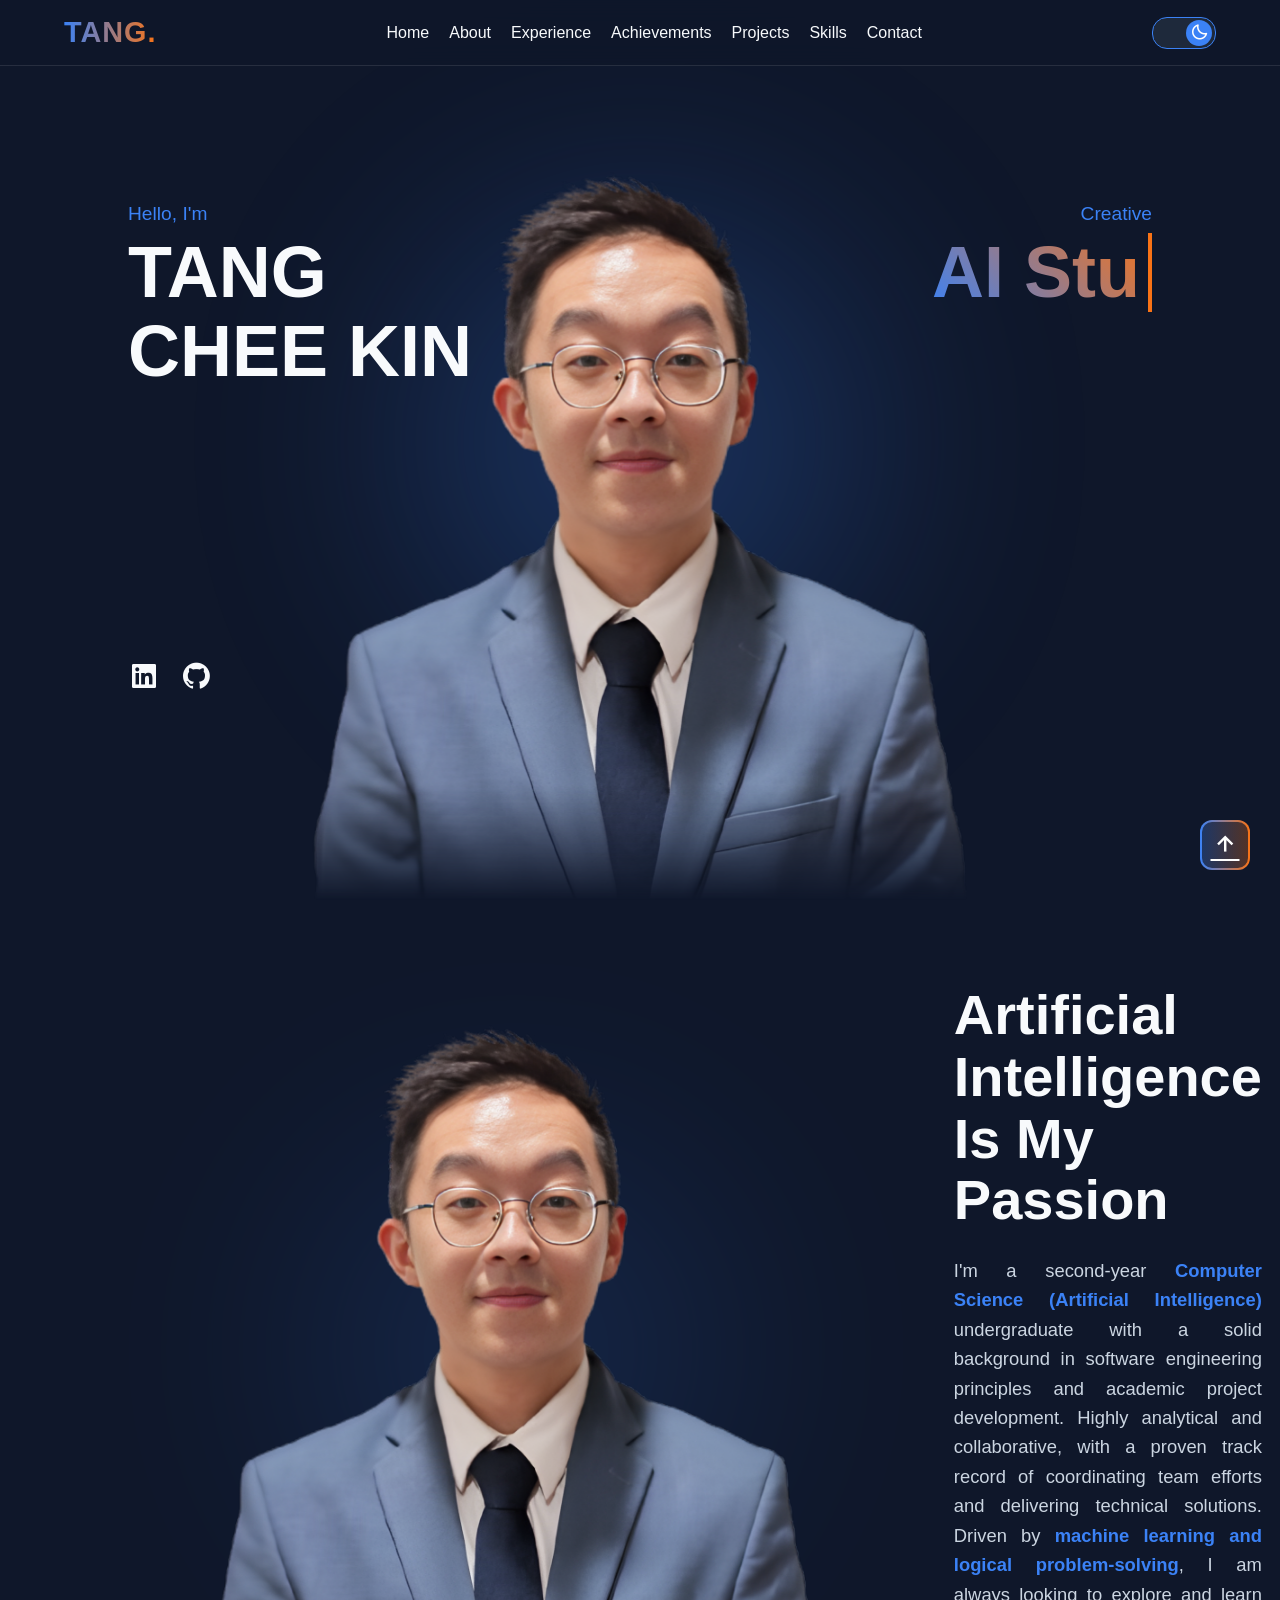
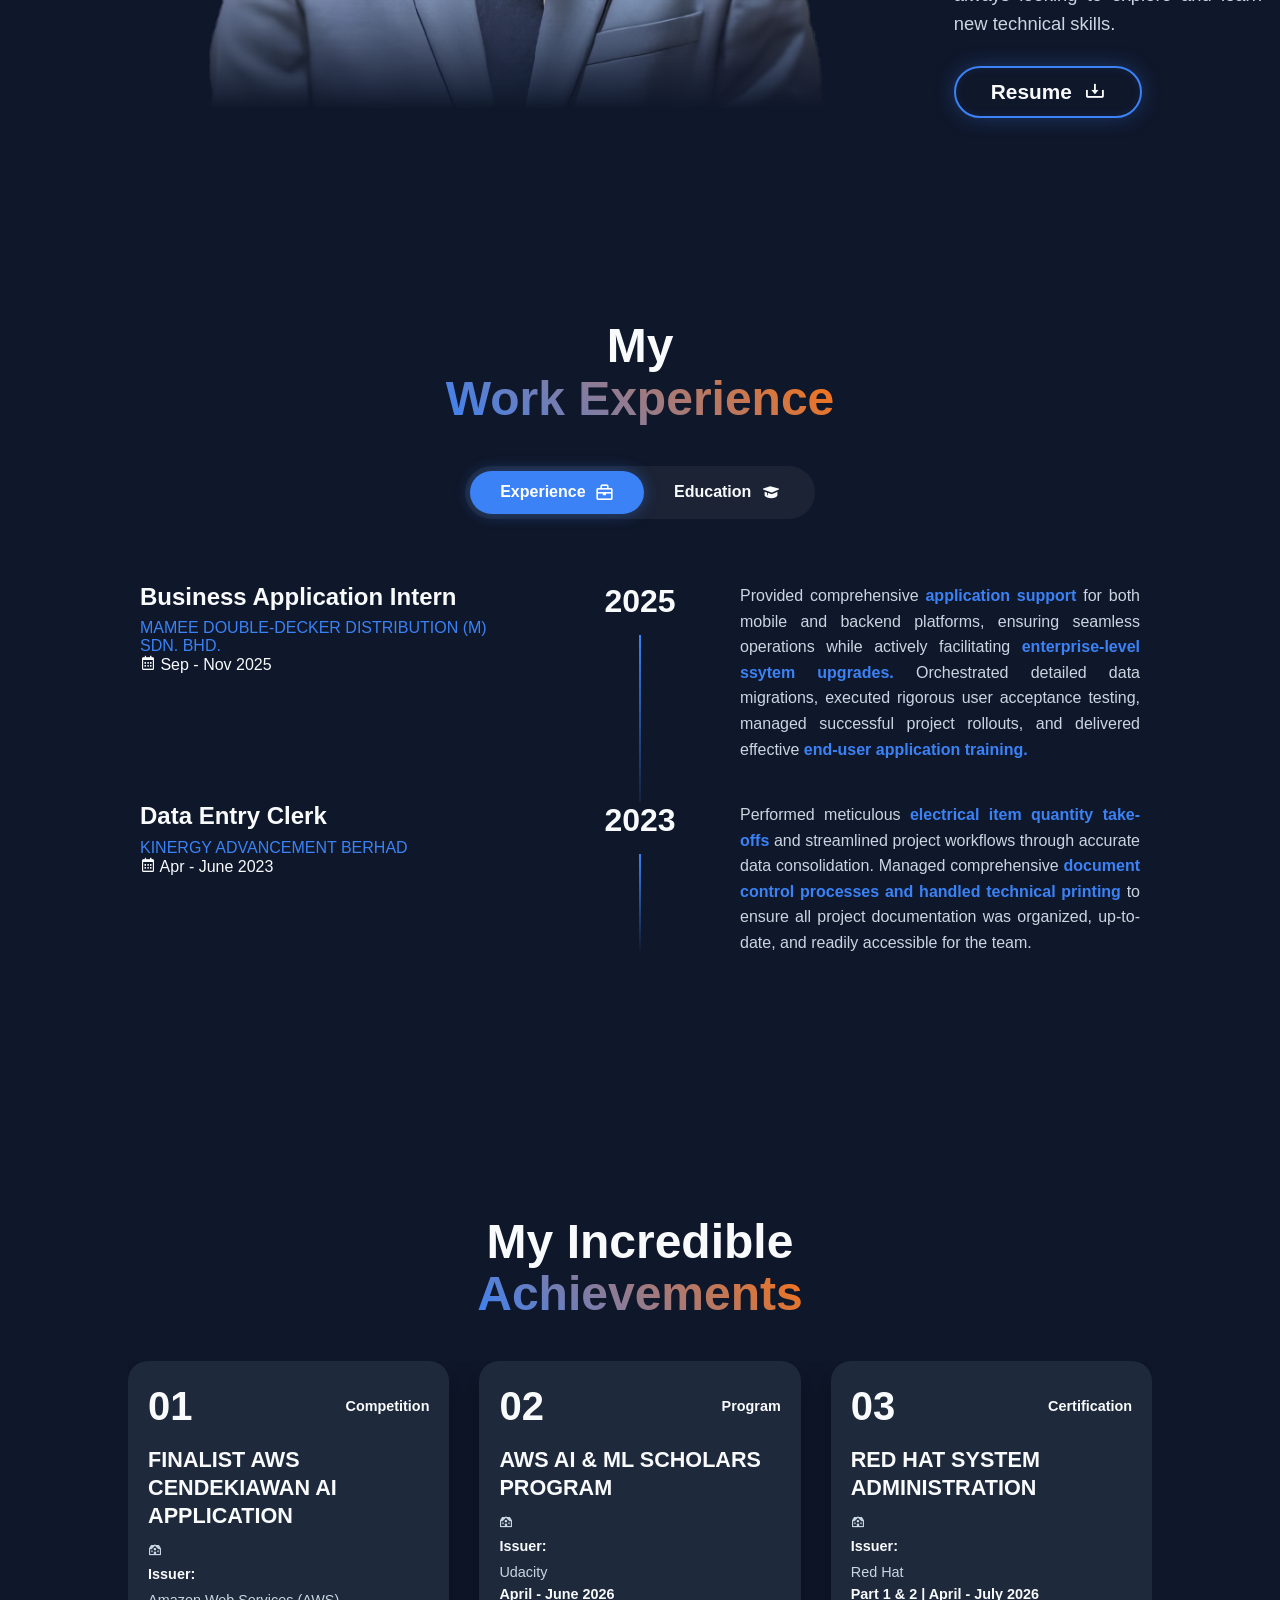
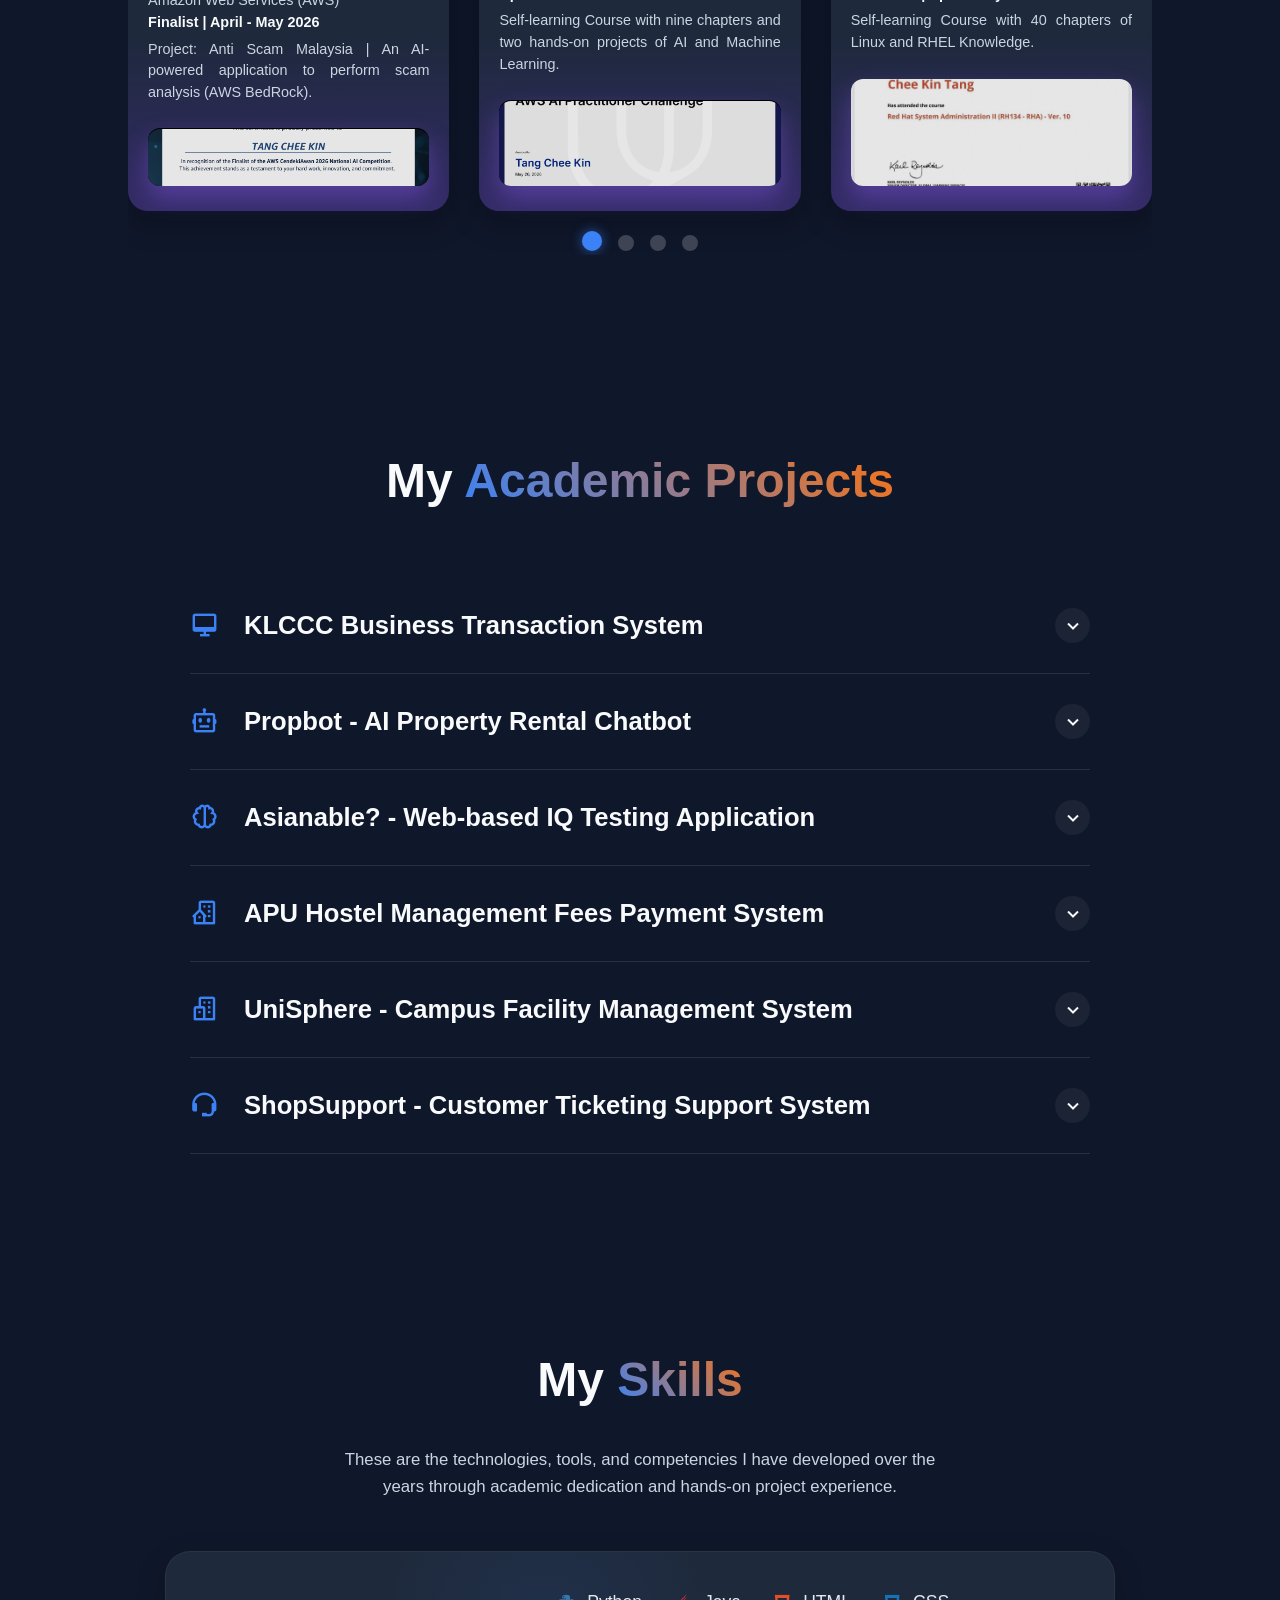
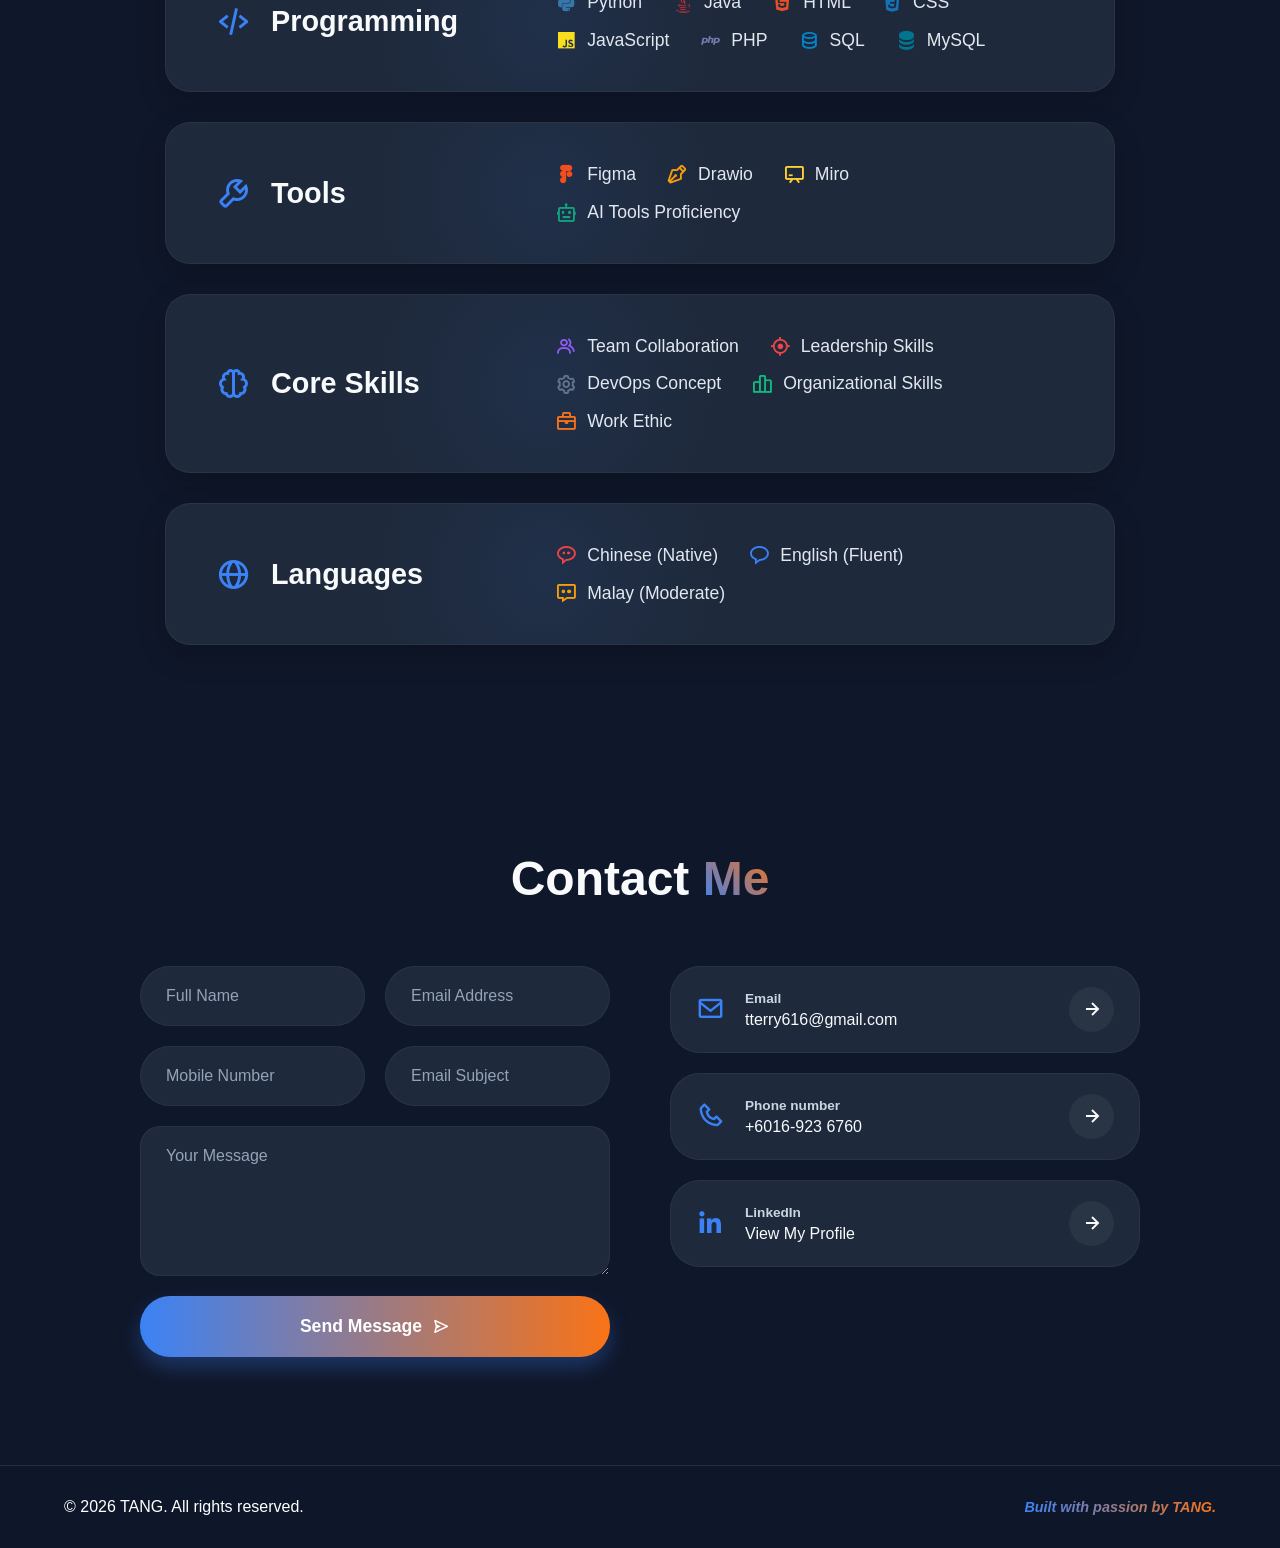
==== CKPortFolio.html @ 29fe60df "Added custom SVG favicon and updated achievements" ====
<!DOCTYPE html>
<html lang="en">
<head>
    <meta charset="UTF-8">
    <meta name="viewport" content="width=device-width, initial-scale=1.0">
    <title>Portfolio | TANG CHEE KIN</title>
    <link rel="stylesheet" href="CKPortFolio.css">
    <link href='https://unpkg.com/boxicons@2.1.4/css/boxicons.min.css' rel='stylesheet'>
    <link rel="stylesheet" href="https://cdn.jsdelivr.net/npm/swiper@11/swiper-bundle.min.css"/>
    <link rel="icon" type="image/svg+xml" href="img/favicon.svg">
    
    
    <!-- SEO Meta Tags -->
    <meta name="description" content="Portfolio of Tang Chee Kin, a Computer Science student specializing in Artificial Intelligence. Explore my academic projects, software development experience, and skills in machine learning.">
    <meta name="keywords" content="Tang Chee Kin, Portfolio, Artificial Intelligence, Software Engineer, Machine Learning, Python, Java, Malaysia">
    <meta name="author" content="Tang Chee Kin">
    <meta name="google-site-verification" content="sYtIUpiHfIHDPCy4FNS4n8-Fnv4ZeC3i8L7gWppzLME" />

    <!-- Open Graph (Makes your link look professional when shared on LinkedIn or WhatsApp) -->
    <meta property="og:title" content="Portfolio | TANG CHEE KIN">
    <meta property="og:description" content="Computer Science & AI student portfolio showcasing academic projects and software development experience.">
    <meta property="og:type" content="website">
    <meta property="og:image" content="https://tangcheekin.vercel.app/img/og-Portfolio.png">
    <meta property="og:url" content="https://tangcheekin.vercel.app">
    <meta property="og:site_name" content="Tang Chee Kin">

    <script type="application/ld+json">
    {
    "@context": "https://schema.org",
    "@type": "WebSite",
    "name": "Tang Chee Kin",
    "url": "https://tangcheekin.vercel.app/"
    }
    </script>
</head>
<body>
    <!-- Navigation -->
    <nav>
        <div class="logo"><a href="#home">TANG.</a></div>
        <ul class="nav-links">
            <li><a href="#home">Home</a></li>
            <li><a href="#about">About</a></li>
            <li><a href="#experience-education">Experience</a></li>
            <li><a href="#achievements">Achievements</a></li>
            <li><a href="#projects">Projects</a></li>
            <li><a href="#skills">Skills</a></li>
            <li><a href="#contact">Contact</a></li>
        </ul>

        <!-- NEW: Hamburger Menu Icon -->
        <div class="menu-icon" id="menu-icon">
            <i class='bx bx-menu'></i>
        </div>
        
        <button id="theme-toggle" class="theme-switch" aria-label="Toggle Theme">
            <div class="switch-ball">
                <i class='bx bx-sun sun-icon'></i>
                <i class='bx bx-moon moon-icon'></i>
            </div>
        </button>
    </nav>

   <!-- 1. Landing Page -->
    <section id="home" class="landing">
        <!-- Left Side: Introduction & Socials -->
        <div class="landing-column left-column">
            <div class="intro-text">
                <p class="subtitle">Hello, I'm</p>
                <h1 class="title">TANG<br>CHEE KIN</h1>
            </div>
            
            <div class="social-icons">
                <a href="https://www.linkedin.com/in/tang-chee-kin/" target="_blank" title="LinkedIn">
                    <i class='bx bxl-linkedin-square'></i>
                </a>
                <a href="https://github.com/CK-Tang0413" target="_blank" title="GitHub">
                    <i class='bx bxl-github'></i>
                </a>
            </div>
        </div>

        <!-- Center Side: Profile Image & Glow -->
        <div class="landing-column center-column">
            <div class="glow-effect"></div>
            <!-- Ensure you place a portrait photo in the Img folder -->
            <img src="img/Profile.png" alt="Tang Chee Kin" class="profile-img">
        </div>

    <!-- Right Side: Role (Resume button moved to About section) -->
        <div class="landing-column right-column">
            <div class="role-text">
                <p class="subtitle">Creative</p>
                <h1 class="title highlight-gradient">
                    <span class="type-text"></span><span class="cursor">&nbsp;</span>
                </h1>
            </div>
        </div>
    </section>

   <!-- 2. About Me -->
    <section id="about" class="about-section">
        <div class="about-container">
            
            <!-- Left Side: Image (Starts center, slides left on scroll) -->
            <div class="about-image-wrapper scroll-slide-left">
                <div class="glow-effect"></div>
                <img src="img/Profile.png" alt="Tang Chee Kin" class="profile-img">
            </div>

            <!-- Right Side: Text & Resume Button (Fades and pops up on scroll) -->
            <div class="about-text scroll-fade-up">
                <h2 class="about-title">Artificial Intelligence<br>Is My <span class="highlight">Passion</span></h2>
                
                <p class="about-desc">
                    I'm a second-year <span class="highlight-text">Computer Science (Artificial Intelligence)</span> undergraduate with a solid background in software engineering principles and academic project development. Highly analytical and collaborative, with a proven track record of coordinating team efforts and delivering technical solutions. Driven by <span class="highlight-text">machine learning and logical problem-solving</span>, I am always looking to explore and learn new technical skills.
                </p>
                
                <a href="pdf/TangCheeKin_CV.pdf" class="btn-glow" download>
                    Resume <i class='bx bx-download'></i>
                </a>
            </div>
            
        </div>
    </section>

    <!-- 3. Work Experience and Education -->
    <section id="experience-education" class="timeline-section">
        <!-- Dynamic Title with Gradient -->
        <h2 id="timeline-title" class="section-title fade-transition scroll-fade-up">
            My <br><span class="highlight-gradient">Work Experience</span>
        </h2>

        <!-- Toggle Buttons -->
        <div class="toggle-container scroll-fade-up delay-1">
            <div class="toggle-bg">
                <button id="btn-experience" class="toggle-btn active">
                    Experience <i class='bx bx-briefcase'></i>
                </button>
                <button id="btn-education" class="toggle-btn">
                    Education <i class='bx bxs-graduation'></i>
                </button>
            </div>
        </div>

        <!-- Experience Content -->
        <div id="content-experience" class="tab-content active fade-transition">
            <div class="timeline-container">
                
                <!-- 1. Mamee Double-Decker -->
                <div class="timeline-row scroll-fade-up delay-2">
                    <div class="timeline-left">
                        <h3>Business Application Intern</h3>
                        <a href="https://www.google.com/search?q=Mamee Double-Decker Distribution (M) Sdn. Bhd." target="_blank" class="company highlight-text timeline-link">
                            MAMEE DOUBLE-DECKER DISTRIBUTION (M) SDN. BHD. <i class='bx bx-link-external'></i>
                        </a><br>
                        <span class="duration"><i class='bx bx-calendar'></i> Sep - Nov 2025</span>
                    </div>
                    <div class="timeline-center">
                        <div class="timeline-date">2025</div>
                        <div class="timeline-line"></div>
                    </div>
                    <div class="timeline-right">
                        <p>Provided comprehensive <span class="highlight-text">application support</span> for both mobile and backend platforms, ensuring seamless operations while actively facilitating <span class="highlight-text">enterprise-level ssytem upgrades.</span> Orchestrated detailed data migrations, executed rigorous user acceptance testing, managed successful project rollouts, and delivered effective <span class="highlight-text">end-user application training.</span></p>
                    </div>
                </div>

                <!-- 2. Kinergy Advancement Berhad -->
                <div class="timeline-row scroll-fade-up delay-3">
                    <div class="timeline-left">
                        <h3>Data Entry Clerk</h3>
                        <a href="https://www.google.com/search?q=Kinergy Advancement Berhad" target="_blank" class="company highlight-text timeline-link">
                            KINERGY ADVANCEMENT BERHAD <i class='bx bx-link-external'></i>
                        </a><br>
                        <span class="duration"><i class='bx bx-calendar'></i> Apr - June 2023</span>
                    </div>
                    <div class="timeline-center">
                        <div class="timeline-date">2023</div>
                        <div class="timeline-line last-line"></div>
                    </div>
                    <div class="timeline-right">
                        <p>Performed meticulous <span class="highlight-text">electrical item quantity take-offs</span> and streamlined project workflows through accurate data consolidation. Managed comprehensive <span class="highlight-text">document control processes and handled technical printing</span> to ensure all project documentation was organized, up-to-date, and readily accessible for the team.</p>
                    </div>
                </div>

            </div>
        </div>

        <!-- Education Content -->
        <div id="content-education" class="tab-content fade-transition" style="display: none;">
            <div class="timeline-container">
                
                <!-- 1. Pacific University -->
                <div class="timeline-row scroll-fade-up delay-2">
                    <div class="timeline-left">
                        <h3>Bachelor of Science (Honours) in Computer Science (AI)</h3>
                        <a href="https://www.google.com/search?q=Asia Pacific University" target="_blank" class="company highlight-text timeline-link">
                            ASIA PACIFIC UNIVERSITY OF TECHNOLOGY & INNOVATION (APU) <i class='bx bx-link-external'></i>
                        </a><br>
                        <span class="duration"><i class='bx bx-calendar'></i> 2026 - Present</span>
                    </div>
                    <div class="timeline-center">
                        <div class="timeline-date">Now</div>
                        <div class="timeline-line"></div>
                    </div>
                    <div class="timeline-right">
                        <p>Second-year undergraduate specializing in Artificial Intelligence. Focusing on <span class="highlight-text">machine learning foundations, optimization algorithms, and logical problem-solving</span> applied to modern software engineering.</p>
                    </div>
                </div>

                <!-- 2. APU Diploma -->
                <div class="timeline-row scroll-fade-up delay-3">
                    <div class="timeline-left">
                        <h3>Diploma in ICT (Software Engineering)</h3>
                        <a href="https://www.google.com/search?q=Asia Pacific University" target="_blank" class="company highlight-text timeline-link">
                            ASIA PACIFIC UNIVERSITY OF TECHNOLOGY & INNOVATION (APU) <i class='bx bx-link-external'></i>
                        </a><br>
                        <span class="duration"><i class='bx bx-calendar'></i> 2023 - 2025</span>
                    </div>
                    <div class="timeline-center">
                        <div class="timeline-date">2025</div>
                        <div class="timeline-line"></div>
                    </div>
                    <div class="timeline-right">
                        <p>Graduated with a <span class="highlight-text">CGPA of 3.90</span> Developed a strong foundation in software UI design, full-stack development, and database management through hands-on academic projects.</p>
                    </div>
                </div>

                <!-- 3. Secondary School -->
                <div class="timeline-row scroll-fade-up delay-4">
                    <div class="timeline-left">
                        <h3>Secondary School</h3>
                        <a href="https://www.google.com/search?q=SMK Pust Bandar Puchong (1)" target="_blank" class="company highlight-text timeline-link">
                            SMK PUSAT BANDAR PUCHONG (1) <i class='bx bx-link-external'></i>
                        </a><br>
                        <span class="duration"><i class='bx bx-calendar'></i> 2018 - 2023</span>
                    </div>
                    <div class="timeline-center">
                        <div class="timeline-date">2023</div>
                        <div class="timeline-line last-line"></div>
                    </div>
                    <div class="timeline-right">
                        <p>Graduated with SPM results of <span class="highlight-text">7A, 2B.</span></p>
                    </div>
                </div>

            </div>
        </div>
    </section>

    <!-- 4. Competition & Achievement -->
    <section id="achievements" class="achievements-section">
        <h2 class="section-title">My Incredible<br><span class="highlight-gradient">Achievements</span></h2>
        
        <!-- Swiper Container -->
        <div class="swiper mySwiper">
            <div class="swiper-wrapper">
                
                <!-- Card 1 -->
                <div class="swiper-slide">
                    <div class="achieve-card">
                        <div class="card-header">
                            <span class="card-num">01</span>
                            <span class="card-tag">Competition</span>
                        </div>
                        <h3>FINALIST AWS CENDEKIAWAN AI APPLICATION</h3>
                        <div class="card-details">
                            <!-- NEW ISSUER LINE -->
                            <p class="issuer-text"><i class='bx bxs-institution'></i> <strong>Issuer:</strong> Amazon Web Services (AWS)</p>
                            <p><strong>Finalist | April - May 2026</strong></p>
                            <p>Project: Anti Scam Malaysia | An AI-powered application to perform scam analysis (AWS BedRock).</p>
                        </div>
                        <div class="card-img-container">
                            <a href="javascript:void(0);">
                                <img src="img/AWS E-Cert.png" alt="AWS Competition">
                                <div class="hover-icon">↗</div>
                            </a>
                        </div>
                    </div>
                </div>

                <!-- Card 2 -->
                <div class="swiper-slide">
                    <div class="achieve-card">
                        <div class="card-header">
                            <span class="card-num">02</span>
                            <span class="card-tag">Program</span>
                        </div>
                        <h3>AWS AI & ML SCHOLARS PROGRAM</h3>
                        <div class="card-details">
                            <!-- NEW ISSUER LINE -->
                            <p class="issuer-text"><i class='bx bxs-institution'></i> <strong>Issuer:</strong> Udacity</p>
                            <p><strong>April - June 2026</strong></p>
                            <p>Self-learning Course with nine chapters and two hands-on projects of AI and Machine Learning.</p>
                        </div>
                        <div class="card-img-container">
                            <a href="javascript:void(0);">
                                <img src="img/AWS Self-Learning Cert.png" alt="AWS Scholars Program">
                                <div class="hover-icon">↗</div>
                            </a>
                        </div>
                    </div>
                </div>

                <!-- Card 3 -->
                <div class="swiper-slide">
                    <div class="achieve-card">
                        <div class="card-header">
                            <span class="card-num">03</span>
                            <span class="card-tag">Certification</span>
                        </div>
                        <h3>RED HAT SYSTEM ADMINISTRATION</h3>
                        <div class="card-details">
                            <!-- NEW ISSUER LINE -->
                            <p class="issuer-text"><i class='bx bxs-institution'></i> <strong>Issuer:</strong> Red Hat</p>
                            <p><strong>Part 1 & 2 | April - July 2026</strong></p>
                            <p>Self-learning Course with 40 chapters of Linux and RHEL Knowledge.</p>
                        </div>
                        <div class="card-img-container">
                            <a href="javascript:void(0);">
                                <img src="img/RedHat Part 2 Cert.png" class="redhat-cert" alt="Red Hat Certification">
                                <div class="hover-icon">↗</div>
                            </a>
                        </div>
                    </div>
                </div>

                <!-- Card 4 -->
                <div class="swiper-slide">
                    <div class="achieve-card">
                        <div class="card-header">
                            <span class="card-num">04</span>
                            <span class="card-tag">Hackathon</span>
                        </div>
                        <h3>Hack-Attack 2025</h3>
                        <div class="card-details">
                            <!-- NEW ISSUER LINE -->
                            <p class="issuer-text"><i class='bx bxs-institution'></i> <strong>Issuer:</strong> UTAR & USM</p>
                            <p><strong>May - July 2025</strong></p>
                            <p>Idea Proposed: Talent Acquisition System with AI Technologies.</p>
                        </div>
                        <div class="card-img-container">
                            <a href="javascript:void(0);">
                                <img src="img/HackAttack E-Cert.jpeg" alt="Hack Attack 2025">
                                <div class="hover-icon">↗</div>
                            </a>
                        </div>
                    </div>
                </div>

            </div>
            
            <!-- Swiper Native Pagination Dots -->
            <div class="swiper-pagination"></div>
        </div>
    </section>

    <!-- 5. My Academic Projects -->
   <section id="projects" class="projects-section">
        <!-- Title fades in first -->
        <h2 class="section-title scroll-fade-up">My <span class="highlight-gradient">Academic Projects</span></h2>
        
        <div class="accordion-container">
            
            <!-- Project 1 -->
            <div class="accordion-item scroll-fade-up delay-1">
                <div class="accordion-header">
                    <div class="header-left">
                        <i class='bx bx-desktop project-icon'></i>
                        <h3 class="project-title">KLCCC Business Transaction System</h3>
                    </div>
                    <div class="toggle-icon-bg">
                        <i class='bx bx-chevron-down toggle-icon'></i>
                    </div>
                </div>
                <div class="accordion-content">
                    <div class="content-inner">
                        <p>A comprehensive business transaction system developed to manage and streamline daily operational records and financial data effectively.</p>
                        <div class="tech-stack">
                            <span class="tech-badge"><i class='bx bxl-python'></i> Python</span>
                        </div>
                    </div>
                </div>
            </div>

            <!-- Project 2 -->
            <div class="accordion-item scroll-fade-up delay-2">
                <div class="accordion-header">
                    <div class="header-left">
                        <i class='bx bx-bot project-icon'></i>
                        <h3 class="project-title">Propbot - AI Property Rental Chatbot</h3>
                    </div>
                    <div class="toggle-icon-bg">
                        <i class='bx bx-chevron-down toggle-icon'></i>
                    </div>
                </div>
                <div class="accordion-content">
                    <div class="content-inner">
                        <p>An intelligent, conversational AI assistant designed to help potential tenants find properties, answer rental inquiries, and streamline the booking process.</p>
                        <div class="tech-stack">
                            <span class="tech-badge"><i class='bx bx-bot'></i> Botpress</span>
                        </div>
                    </div>
                </div>
            </div>

            <!-- Project 3 -->
            <div class="accordion-item scroll-fade-up delay-3">
                <div class="accordion-header">
                    <div class="header-left">
                        <i class='bx bx-brain project-icon'></i>
                        <h3 class="project-title">Asianable? - Web-based IQ Testing Application</h3>
                    </div>
                    <div class="toggle-icon-bg">
                        <i class='bx bx-chevron-down toggle-icon'></i>
                    </div>
                </div>
                <div class="accordion-content">
                    <div class="content-inner">
                        <p>An interactive, web-based platform built to evaluate cognitive skills and IQ through a series of logical and analytical assessments.</p>
                        <div class="tech-stack">
                            <span class="tech-badge"><i class='bx bxl-html5'></i> HTML</span>
                            <span class="tech-badge"><i class='bx bxl-css3'></i> CSS</span>
                            <span class="tech-badge"><i class='bx bxl-javascript'></i> JavaScript</span>
                            <span class="tech-badge"><i class='bx bxl-php'></i> PHP</span>
                            <span class="tech-badge"><i class='bx bxs-data'></i> MySQL</span>
                        </div>
                    </div>
                </div>
            </div>

            <!-- Project 4 -->
            <div class="accordion-item scroll-fade-up delay-4">
                <div class="accordion-header">
                    <div class="header-left">
                        <i class='bx bx-building-house project-icon'></i>
                        <h3 class="project-title">APU Hostel Management Fees Payment System</h3>
                    </div>
                    <div class="toggle-icon-bg">
                        <i class='bx bx-chevron-down toggle-icon'></i>
                    </div>
                </div>
                <div class="accordion-content">
                    <div class="content-inner">
                        <p>A secure desktop application developed to track student hostel assignments, manage automated billing, and process fee payments.</p>
                        <div class="tech-stack">
                            <span class="tech-badge"><i class='bx bxl-java'></i> Java</span>
                        </div>
                    </div>
                </div>
            </div>

            <!-- Project 5 -->
            <div class="accordion-item scroll-fade-up delay-5">
                <div class="accordion-header">
                    <div class="header-left">
                        <i class='bx bx-buildings project-icon'></i>
                        <h3 class="project-title">UniSphere - Campus Facility Management System</h3>
                    </div>
                    <div class="toggle-icon-bg">
                        <i class='bx bx-chevron-down toggle-icon'></i>
                    </div>
                </div>
                <div class="accordion-content">
                    <div class="content-inner">
                        <p>An all-in-one centralized web system allowing university staff and students to reserve campus facilities, report maintenance issues, and manage resources.</p>
                        <div class="tech-stack">
                            <span class="tech-badge"><i class='bx bxl-html5'></i> HTML</span>
                            <span class="tech-badge"><i class='bx bxl-css3'></i> CSS</span>
                            <span class="tech-badge"><i class='bx bxl-javascript'></i> JavaScript</span>
                            <span class="tech-badge"><i class='bx bxl-php'></i> PHP</span>
                            <span class="tech-badge"><i class='bx bxs-data'></i> MySQL</span>
                        </div>
                    </div>
                </div>
            </div>

            <!-- Project 6 -->
            <div class="accordion-item scroll-fade-up delay-6">
                <div class="accordion-header">
                    <div class="header-left">
                        <i class='bx bx-support project-icon'></i>
                        <h3 class="project-title">ShopSupport - Customer Ticketing Support System</h3>
                    </div>
                    <div class="toggle-icon-bg">
                        <i class='bx bx-chevron-down toggle-icon'></i>
                    </div>
                </div>
                <div class="accordion-content">
                    <div class="content-inner">
                        <p>A low-code enterprise solution designed to track customer complaints, assign support tickets to staff, and monitor resolution timelines.</p>
                        <div class="tech-stack">
                            <span class="tech-badge"><i class='bx bx-layer'></i> Joget DX</span>
                        </div>
                    </div>
                </div>
            </div>

        </div>
    </section>

   <!-- 6. My Skills -->
    <section id="skills" class="skills-section">
        <h2 class="section-title">My <span class="highlight-gradient">Skills</span></h2>
        <p class="skills-subtitle">These are the technologies, tools, and competencies I have developed over the years through academic dedication and hands-on project experience.</p>
        
        <div class="skills-container">
            
            <!-- Category 1: Programming & Tech -->
            <div class="skill-card scroll-fade-up delay-1">
                <div class="skill-left">
                    <i class='bx bx-code-alt skill-icon'></i>
                    <h3>Programming</h3>
                </div>
                <div class="skill-right">
                    <div class="skill-item"><i class='bx bxl-python'></i> Python</div>
                    <div class="skill-item"><i class='bx bxl-java'></i> Java</div>
                    <div class="skill-item"><i class='bx bxl-html5'></i> HTML</div>
                    <div class="skill-item"><i class='bx bxl-css3'></i> CSS</div>
                    <div class="skill-item"><i class='bx bxl-javascript'></i> JavaScript</div>
                    <div class="skill-item"><i class='bx bxl-php'></i> PHP</div>
                    <div class="skill-item"><i class='bx bx-data'></i> SQL</div>
                    <div class="skill-item"><i class='bx bxs-data'></i> MySQL</div>
                </div>
            </div>

            <!-- Category 2: Tools & Design -->
            <div class="skill-card scroll-fade-up delay-2">
                <div class="skill-left">
                    <i class='bx bx-wrench skill-icon'></i>
                    <h3>Tools</h3>
                </div>
                <div class="skill-right">
                    <div class="skill-item"><i class='bx bxl-figma'></i> Figma</div>
                    <div class="skill-item"><i class='bx bx-pen'></i> Drawio</div>
                    <div class="skill-item"><i class='bx bx-chalkboard'></i> Miro</div>
                    <div class="skill-item"><i class='bx bx-bot'></i> AI Tools Proficiency</div>
                </div>
            </div>

            <!-- Category 3: Soft Skills & Core -->
            <div class="skill-card scroll-fade-up delay-3">
                <div class="skill-left">
                    <i class='bx bx-brain skill-icon'></i>
                    <h3>Core Skills</h3>
                </div>
                <div class="skill-right">
                    <div class="skill-item"><i class='bx bx-group'></i> Team Collaboration</div>
                    <div class="skill-item"><i class='bx bx-target-lock'></i> Leadership Skills</div>
                    <div class="skill-item"><i class='bx bx-cog'></i> DevOps Concept</div>
                    <div class="skill-item"><i class='bx bx-bar-chart-alt-2'></i> Organizational Skills</div>
                    <div class="skill-item"><i class='bx bx-briefcase'></i> Work Ethic</div>
                </div>
            </div>

            <!-- Category 4: Languages -->
            <div class="skill-card scroll-fade-up delay-4">
                <div class="skill-left">
                    <i class='bx bx-globe skill-icon'></i>
                    <h3>Languages</h3>
                </div>
                <div class="skill-right">
                    <!-- Boxicons doesn't have flags, so using chat bubbles to represent spoken languages -->
                    <div class="skill-item"><i class='bx bx-message-rounded-dots'></i> Chinese (Native)</div>
                    <div class="skill-item"><i class='bx bx-message-rounded'></i> English (Fluent)</div>
                    <div class="skill-item"><i class='bx bx-message-dots'></i> Malay (Moderate)</div>
                </div>
            </div>

        </div>
    </section>

    <!-- 7. Contact Me -->
    <section id="contact" class="contact-section">
        <h2 class="section-title">Contact <span class="highlight-gradient">Me</span></h2>
        
        <div class="contact-container">
            
            <!-- Left Side: Contact Form -->
            <form action="https://formsubmit.co/tterry616@gmail.com" method="POST" class="contact-form scroll-fade-up delay-1">
                <!-- Disables the FormSubmit ReCaptcha step -->
                <input type="hidden" name="_captcha" value="false">
                
                <div class="input-row">
                    <input type="text" name="name" placeholder="Full Name" required class="contact-input">
                    <input type="email" name="email" placeholder="Email Address" required class="contact-input">
                </div>
                
                <div class="input-row">
                    <input type="number" name="phone" placeholder="Mobile Number" class="contact-input">
                    <input type="text" name="subject" placeholder="Email Subject" required class="contact-input">
                </div>
                
                <textarea name="message" rows="6" placeholder="Your Message" required class="contact-input textarea"></textarea>
                
                <button type="submit" class="submit-btn">
                    Send Message <i class='bx bx-send'></i>
                </button>
            </form>

            <!-- Right Side: Contact Info Cards -->
            <div class="contact-info-wrapper">
                
                <!-- Email Card -->
                <a href="mailto:tterry616@gmail.com" class="contact-card scroll-fade-up delay-2">
                    <div class="contact-card-left">
                        <i class='bx bx-envelope contact-icon'></i>
                        <div class="contact-details">
                            <span class="contact-label">Email</span>
                            <span class="contact-value">tterry616@gmail.com</span>
                        </div>
                    </div>
                    <div class="contact-arrow"><i class='bx bx-right-arrow-alt'></i></div>
                </a>

                <!-- Phone Card -->
                <a href="tel:+60169236760" class="contact-card scroll-fade-up delay-3">
                    <div class="contact-card-left">
                        <i class='bx bx-phone contact-icon'></i>
                        <div class="contact-details">
                            <span class="contact-label">Phone number</span>
                            <span class="contact-value">+6016-923 6760</span>
                        </div>
                    </div>
                    <div class="contact-arrow"><i class='bx bx-right-arrow-alt'></i></div>
                </a>

                <!-- LinkedIn Card -->
                <a href="https://www.linkedin.com/in/tang-chee-kin/" target="_blank" class="contact-card scroll-fade-up delay-4">
                    <div class="contact-card-left">
                        <i class='bx bxl-linkedin contact-icon'></i>
                        <div class="contact-details">
                            <span class="contact-label">LinkedIn</span>
                            <span class="contact-value">View My Profile</span>
                        </div>
                    </div>
                    <div class="contact-arrow"><i class='bx bx-right-arrow-alt'></i></div>
                </a>
            </div>
        </div>
    </section>

    <!-- =========================================
         IMAGE LIGHTBOX MODAL
    ========================================= -->
    <div id="image-modal" class="modal">
        <span class="close-modal"><i class='bx bx-x'></i></span>
        
        <!-- Navigation Arrows -->
        <button class="modal-nav prev" onclick="changeImage(-1)"><i class='bx bx-chevron-left'></i></button>
        
        <!-- Image container -->
        <div class="modal-content-wrapper">
            <img class="modal-content" id="modal-img" alt="Certificate">
        </div>
        
        <button class="modal-nav next" onclick="changeImage(1)"><i class='bx bx-chevron-right'></i></button>
    </div>

    <!-- "Back to Top" Button -->
    <a href="#home" id="back-to-top" class="back-to-top">
        <i class='bx bx-up-arrow-alt'></i>
    </a>

    <!-- Footer -->
    <footer>
        <div class="footer-content">
            <p>© 2026 TANG. All rights reserved.</p>
            <p class="footer-signature">Built with passion by TANG.</p>
        </div>
    </footer>

    <script src="https://cdn.jsdelivr.net/npm/swiper@11/swiper-bundle.min.js"></script>
    <script src="CKPortFolio.js"></script>
</body>
</html>
---- CKPortFolio.css ----
/* =========================================
   VARIABLES & GLOBAL STYLES
========================================= */
:root {
    --bg-color: #0f172a; 
    --text-color: #f8fafc;
    --primary-color: #3b82f6; 
    --secondary-color: #f97316; 
    --card-bg: #1e293b;
    --nav-bg: rgba(15, 23, 42, 0.9);
}

body.light-mode {
    --bg-color: #ffffff;
    --text-color: #1e1e1e;
    --primary-color: #8b5cf6; 
    --secondary-color: #c4b5fd; 
    --card-bg: #f3f4f6;
    --nav-bg: rgba(255, 255, 255, 0.9);
}

* {
    margin: 0;
    padding: 0;
    box-sizing: border-box;
    font-family: 'Segoe UI', Tahoma, Geneva, Verdana, sans-serif;
    transition: background-color 0.3s, color 0.3s;
}

body {
    background-color: var(--bg-color);
    color: var(--text-color);
    overflow-x: hidden;
}

section {
    padding: 100px 10%;
    min-height: 80vh;
    display: flex;
    flex-direction: column;
    justify-content: center;
}

h2 {
    font-size: 2.5rem;
    margin-bottom: 2rem;
    text-align: center;
    color: var(--primary-color);
}

/* =========================================
   NAVIGATION BAR
========================================= */
nav {
    position: fixed;
    top: 0;
    width: 100%;
    z-index: 1000;
    
    /* Glass Effect Properties */
    background: rgba(15, 23, 42, 0.7); /* Dark semi-transparent background */
    backdrop-filter: blur(12px);       /* The core blur effect */
    -webkit-backdrop-filter: blur(12px); /* Safari support */
    
    /* Keep your existing padding/flex rules here */
    padding: 1rem 5%;
    display: flex;
    justify-content: space-between;
    align-items: center;
    border-bottom: 1px solid rgba(255, 255, 255, 0.1);
    transition: background 0.3s ease;
}

/* Light Mode Glass Effect */
body.light-mode nav {
    background: rgba(255, 255, 255, 0.7); /* Light semi-transparent background */
    border-bottom: 1px solid rgba(0, 0, 0, 0.1);
}

.nav-links {
    list-style: none;
    display: flex;
    gap: 20px;
}

.nav-links a {
    color: var(--text-color);
    text-decoration: none;
    font-weight: 500;
}

.nav-links a:hover {
    color: var(--primary-color);
}

#theme-toggle {
    padding: 8px 15px;
    cursor: pointer;
    background: var(--card-bg);
    color: var(--text-color);
    border: 1px solid var(--primary-color);
    border-radius: 15px;
}

/* =========================================
   DESKTOP DEFAULT overrides
========================================= */
/* Hide menu icon on desktop */
.menu-icon {
    display: none;
    font-size: 2.2rem;
    cursor: pointer;
    color: var(--text-color);
    z-index: 1001; /* Keeps it above the sidebar */
    transition: transform 0.3s ease;
}

/* Optional: Slight rotation when clicking */
.menu-icon:active i {
    transform: scale(0.9);
}

/* =========================================
   NAVIGATION LOGO STYLING
========================================= */
.logo {
    font-size: 1.8rem; /* Increased size for impact */
    font-weight: 800;  /* Bold weight */
    letter-spacing: 1px;
    
    /* Apply the Gradient */
    background: linear-gradient(90deg, #3b82f6, #f97316); /* Dark Mode Gradient */
    -webkit-background-clip: text;
    -webkit-text-fill-color: transparent;
    background-clip: text;
    color: transparent;
    
    transition: transform 0.3s ease;
}

/* Light Mode Logo Gradient (Purple to Coral) */
body.light-mode .logo {
    background: linear-gradient(90deg, #7e22ce, #f43f5e);
    -webkit-background-clip: text;
    -webkit-text-fill-color: transparent;
    background-clip: text;
    color: transparent;
}

/* Added hover effect for extra polish */
.logo:hover {
    transform: scale(1.05);
    cursor: pointer;
}

.logo a{
    text-decoration: none;
}

/* =========================================
   THEME TOGGLE SWITCH
========================================= */
.theme-switch {
    width: 64px;
    height: 32px;
    background: rgba(255, 255, 255, 0.05);
    border: 1px solid rgba(255, 255, 255, 0.1);
    border-radius: 30px;
    cursor: pointer;
    position: relative;
    display: flex;
    align-items: center;
    transition: all 0.3s ease;
    outline: none;
    padding: 0;
}

body.light-mode .theme-switch {
    background: rgba(0, 0, 0, 0.05); /* Lighter track for light mode */
    border-color: rgba(0, 0, 0, 0.1);
}

/* The Sliding Ball */
.switch-ball {
    width: 26px;
    height: 26px;
    background: var(--primary-color); /* Blue for Dark Mode */
    border-radius: 50%;
    display: flex;
    justify-content: center;
    align-items: center;
    position: absolute;
    left: 3px; 
    /* Default Dark Mode: Ball is on the right side */
    transform: translateX(30px); 
    /* Cubic-bezier adds a slight "bounce" to the slide */
    transition: transform 0.4s cubic-bezier(0.68, -0.55, 0.265, 1.55), background 0.4s ease;
    overflow: hidden; /* Hides the inactive icon */
}

/* Light Mode: Ball slides to the left and changes color */
body.light-mode .switch-ball {
    transform: translateX(0px); 
    background: #f59e0b; /* Warm yellow/orange for the Sun */
}

/* Base Icon Styling */
.switch-ball i {
    position: absolute;
    font-size: 1.15rem;
    color: #fff;
    transition: transform 0.4s ease, opacity 0.4s ease;
}

/* --- Dark Mode (Default) Animations --- */
.moon-icon {
    opacity: 1;
    transform: translateY(0) rotate(0deg); /* Moon is visible */
}

.sun-icon {
    opacity: 0;
    transform: translateY(20px) rotate(45deg); /* Sun is pushed down and rotated out */
}

/* --- Light Mode Animations --- */
body.light-mode .moon-icon {
    opacity: 0;
    transform: translateY(-20px) rotate(-45deg); /* Moon pushes up and rotates away */
}

body.light-mode .sun-icon {
    opacity: 1;
    transform: translateY(0) rotate(0deg); /* Sun slides up into view */
}

/* =========================================
   LIGHT MODE TEXT READABILITY FIXES
========================================= */

/* Targets the descriptions in About, Timeline, and Projects */
body.light-mode .about-desc,
body.light-mode .timeline-right p,
body.light-mode .accordion-content p {
    color: #334155; /* A deep slate-gray that provides excellent contrast */
    font-weight: 500; /* Slightly increases thickness for better readability on bright backgrounds */
    line-height: 1.7; /* Ensures the text breathes nicely */
}

/* Fixes the subtitle on the Skills section if it is also washing out */
body.light-mode .skills-subtitle,
body.light-mode .card-details p {
    color: #475569; 
}

/* =========================================
   LIGHT MODE VIBRANT COLORS
========================================= */

/* The new Light Mode Gradient: Deep Purple to Vibrant Coral */
body.light-mode .highlight-gradient {
    background: linear-gradient(90deg, #7e22ce, #f43f5e); 
    -webkit-background-clip: text;
    -webkit-text-fill-color: transparent;
    background-clip: text;
    color: transparent;
}

/* Updates the solid bolded text (like your CGPA) to match the Deep Purple */
body.light-mode .highlight-text {
    color: #7e22ce; 
}

/* Gives the "Resume" button a transparent background with a purple outline in light mode */
body.light-mode .btn-glow {
    background: transparent;
    border: 2px solid #7e22ce; /* Deep purple outline */
    color: #7e22ce; /* Deep purple text and icon */
    box-shadow: none; /* Keeps it clean without a glow when not hovered */
}

/* Fills the button with purple and adds the glow when hovered */
body.light-mode .btn-glow:hover {
    background: #7e22ce; /* Solid purple background */
    color: #ffffff; /* White text for contrast */
    box-shadow: 0 0 15px rgba(126, 34, 206, 0.4); /* Brings back the purple glow */
}

/* =========================================
   LIGHT MODE HOVER GRADIENTS
========================================= */

/* 1. Social Icons Hover Gradient */
body.light-mode .social-icons a:hover {
    background: linear-gradient(90deg, #7e22ce, #f43f5e);
    -webkit-background-clip: text;
    -webkit-text-fill-color: transparent;
    background-clip: text;
    color: transparent;
    transform: scale(1.15); /* Keeps the pop-out animation */
}

/* 2. Contact Card Icon Hover Gradient */
body.light-mode .contact-card:hover .contact-icon {
    background: linear-gradient(90deg, #7e22ce, #f43f5e);
    -webkit-background-clip: text;
    -webkit-text-fill-color: transparent;
    background-clip: text;
    color: transparent;
    transform: scale(1.1);
}

/* 3. Contact Card Circular Arrow Hover */
body.light-mode .contact-card:hover .contact-arrow {
    background: linear-gradient(90deg, #7e22ce, #f43f5e);
    color: #fff; /* Keeps the arrow itself pure white against the colorful background */
    /* Note: The rotation animation is still handled by your base CSS! */
}

/* 4. Contact Form Submit Button Hover */
body.light-mode .submit-btn:hover {
    background: linear-gradient(90deg, #7e22ce, #f43f5e);
    box-shadow: 0 0 15px rgba(244, 63, 94, 0.4); /* Adds a soft coral glow */
    border-color: transparent;
}

/* =========================================
   LIGHT MODE CAROUSEL DOTS
========================================= */

/* Darken inactive dots slightly for better contrast on white */
body.light-mode .dot {
    background: #cbd5e1; 
}

/* Make the active dot deep purple with a matching glow */
body.light-mode .dot.active {
    background: #7e22ce; 
    box-shadow: 0 0 12px rgba(126, 34, 206, 0.6);
}

/* =========================================
   HOME SECTION (Landing Page)
========================================= */
.landing {
    position: relative;
    height: 100vh; 
    display: flex;
    flex-direction: row; 
    justify-content: space-between;
    align-items: center;
    padding: 0 10%;
    overflow: hidden; 
}

.landing-column {
    display: flex;
    flex-direction: column;
    justify-content: space-between;
    height: 55%; 
    z-index: 2; 
}

.left-column {
    align-items: flex-start;
    flex: 1; 
    animation: slideInLeft 1.2s cubic-bezier(0.25, 0.46, 0.45, 0.94) forwards;
}

.center-column {
    position: absolute;
    left: 50%;
    transform: translateX(-50%);
    bottom: 0;
    height: 85%; 
    justify-content: flex-end;
    z-index: 1;
    opacity: 0;
    animation: fadeUpCenter 1.2s cubic-bezier(0.25, 0.46, 0.45, 0.94) 0.3s forwards;
}

.right-column {
    align-items: flex-end;
    text-align: right;
    flex: 1; 
    animation: slideInRight 1.2s cubic-bezier(0.25, 0.46, 0.45, 0.94) 0.6s forwards;
    opacity: 0; 
}

.social-icons {
    display: flex;
    flex-direction: row; /* Changed from column to row for side-by-side layout */
    gap: 20px; /* Slightly increased the gap to balance the larger icons */
}

.social-icons a {
    color: var(--text-color);
    text-decoration: none;
    font-size: 2rem; /* Increased from 2rem to make them stand out more */
    transition: color 0.3s ease, transform 0.3s ease;
    display: inline-block;
}

.social-icons a:hover {
    color: var(--primary-color);
    transform: scale(1.15); 
}

.subtitle {
    font-size: 1.2rem;
    color: var(--primary-color);
    margin-bottom: 0.5rem;
    font-weight: 500;
}

.title {
    font-size: 4.5rem; 
    line-height: 1.1;
    font-weight: 800;
}

/* --- Name Floating Animation --- */
.left-column .title {
    display: inline-block; /* Required for the transform to work smoothly on text */
    animation: floatMotion 4s ease-in-out infinite; /* 4 second continuous loop */
}

/* The continuous up and down motion */
@keyframes floatMotion {
    0% {
        transform: translateY(0px);
    }
    50% {
        transform: translateY(-15px); /* Floats up by 15 pixels */
    }
    100% {
        transform: translateY(0px); /* Returns to starting position */
    }
}

.highlight-gradient {
    background: linear-gradient(45deg, var(--primary-color), var(--secondary-color));
    -webkit-background-clip: text;
    -webkit-text-fill-color: transparent;
}

.glow-effect {
    position: absolute;
    width: 450px;
    height: 450px;
    background: var(--primary-color);
    border-radius: 50%;
    filter: blur(120px);
    opacity: 0.25; 
    top: 40%;
    left: 50%;
    transform: translate(-50%, -50%);
    z-index: -1;
}

.profile-img {
    height: 100%;
    max-height: 900px;
    object-fit: cover;
    mask-image: linear-gradient(to top, transparent 0%, black 15%);
    -webkit-mask-image: linear-gradient(to top, transparent 0%, black 15%);
}

.cursor {
    display: inline-block;
    width: 4px;
    background-color: var(--secondary-color);
    margin-left: 8px;
    animation: blink 0.8s infinite;
}

@keyframes slideInLeft {
    from { opacity: 0; transform: translateX(-80px); }
    to { opacity: 1; transform: translateX(0); }
}

@keyframes slideInRight {
    from { opacity: 0; transform: translateX(80px); }
    to { opacity: 1; transform: translateX(0); }
}

@keyframes fadeUpCenter {
    from { opacity: 0; transform: translate(-50%, 80px); }
    to { opacity: 1; transform: translate(-50%, 0); }
}

@keyframes blink {
    0%, 100% { opacity: 1; }
    50% { opacity: 0; }
}


/* =========================================
   ABOUT ME SECTION
========================================= */
.about-section {
    display: flex;
    align-items: center;
    justify-content: center;
    min-height: 100vh; 
    padding: 0 10%;
    overflow: hidden;
}

.about-container {
    display: flex;
    align-items: center;
    justify-content: space-between;
    width: 100%;
    gap: 50px;
}

.about-image-wrapper {
    position: relative;
    flex: 1;
    display: flex;
    justify-content: center;
    align-items: flex-end;
    height: 80vh;
}

.about-image-wrapper .glow-effect {
    top: 50%;
    width: 400px;
    height: 400px;
    opacity: 0.15;
}

.about-image-wrapper .profile-img {
    height: 100%;
    object-fit: cover;
    mask-image: linear-gradient(to top, transparent 0%, black 15%);
    -webkit-mask-image: linear-gradient(to top, transparent 0%, black 15%);
}

.about-text {
    flex: 1;
    display: flex;
    flex-direction: column;
    align-items: flex-start; 
    gap: 25px;
}

.about-title {
    font-size: 3.5rem;
    line-height: 1.1;
    color: var(--text-color);
    text-align: left;
    margin-bottom: 0;
}

.about-desc {
    font-size: 1.15rem;
    line-height: 1.6;
    color: #cbd5e1; 
    text-align: justify;
}

.highlight-text {
    color: var(--primary-color);
    font-weight: 600;
}

.btn-glow {
    display: inline-flex;
    align-items: center;
    gap: 12px;
    padding: 12px 35px;
    background: transparent;
    color: var(--text-color);
    border: 2px solid var(--primary-color);
    border-radius: 40px; 
    text-decoration: none;
    font-weight: 700;
    font-size: 1.3rem;
    transform: translateY(2px);
    transition: all 0.3s ease;
    box-shadow: 0 0 20px rgba(59, 130, 246, 0.3), inset 0 0 10px rgba(59, 130, 246, 0.1);
}

.btn-glow:hover {
    background: var(--primary-color);
    box-shadow: 0 0 30px rgba(59, 130, 246, 0.7), inset 0 0 15px rgba(59, 130, 246, 0.5);
    color: #fff;
    transform: translateY(-3px);
}

.scroll-slide-left {
    opacity: 0;
    transform: translateX(30%); 
    transition: all 1.2s cubic-bezier(0.25, 0.46, 0.45, 0.94);
}

.scroll-fade-up {
    opacity: 0;
    transform: translateY(60px);
    transition: all 1.2s cubic-bezier(0.25, 0.46, 0.45, 0.94) 0.3s; 
}

.scroll-slide-left.in-view,
.scroll-fade-up.in-view {
    opacity: 1;
    transform: translate(0, 0); 
}


/* =========================================
   EXPERIENCE & EDUCATION SECTION
========================================= */
.timeline-section {
    display: flex;
    flex-direction: column;
    align-items: center;
    padding: 120px 10%;
}

.section-title {
    font-size: 3rem;
    line-height: 1.1;
    text-align: center;
    margin-bottom: 2.5rem;
    color: var(--text-color);
}

.toggle-bg {
    background: rgba(255, 255, 255, 0.05); 
    border-radius: 40px;
    padding: 5px;
    display: inline-flex;
    margin-bottom: 4rem;
}

.toggle-btn {
    padding: 12px 30px;
    background: transparent;
    color: var(--text-color);
    border: none;
    border-radius: 35px;
    cursor: pointer;
    font-size: 1rem;
    font-weight: 600;
    transition: all 0.3s ease;
}

.toggle-btn i {
    font-size: 1.2rem;
    vertical-align: middle; /* Keeps the icon perfectly centered with the text */
    margin-left: 5px; /* Adds a small breathing space between the word and the icon */
}

.toggle-btn.active {
    background: var(--primary-color);
    color: #fff;
    box-shadow: 0 0 15px rgba(59, 130, 246, 0.4);
}

.timeline-container {
    width: 100%;
    max-width: 1000px;
    margin: 0 auto;
    display: flex;
    flex-direction: column;
}

.timeline-row {
    display: flex;
    min-height: 150px;
}

.timeline-left {
    flex: 1;
    text-align: left;
    padding-right: 40px;
    padding-bottom: 40px;
}

.timeline-left h3 {
    font-size: 1.5rem;
    margin-bottom: 8px;
    color: var(--text-color);
}

.company {
    font-size: 1rem;
    font-weight: 500;
}

.timeline-center {
    width: 120px;
    display: flex;
    flex-direction: column;
    align-items: center;
}

.timeline-date {
    font-size: 2rem;
    font-weight: 800;
    color: var(--text-color);
    margin-bottom: 15px;
}

.timeline-line {
    width: 2px;
    flex-grow: 1; 
    background: linear-gradient(to bottom, var(--primary-color) 0%, rgba(59, 130, 246, 0.1) 100%);
}

.last-line {
    background: linear-gradient(to bottom, var(--primary-color) 0%, transparent 100%);
    height: 100px;
    flex-grow: 0;
}

.timeline-right {
    flex: 1;
    text-align: left;
    padding-left: 40px;
    padding-bottom: 40px;
    color: #cbd5e1;
    line-height: 1.6;
    text-align: justify;
}

.fade-transition {
    transition: opacity 0.4s ease, transform 0.4s ease;
    opacity: 1;
    transform: translateY(0);
}

.fade-out {
    opacity: 0;
    transform: translateY(10px);
}

/* =========================================
   TIMELINE HOVER LINKS (Work & Education)
========================================= */
/* Dark Mode Default - Initially Blue */
.timeline-link {
    text-decoration: none;
    color: #3b82f6; /* Changed from 'inherit' to make it stand out instantly */
    display: inline-flex;
    align-items: center;
    gap: 8px;
    transition: all 0.3s ease;
    cursor: pointer;
}

/* The external link icon - hidden by default */
.timeline-link i {
    font-size: 1.2rem;
    opacity: 0;
    transform: translateX(-10px);
    transition: all 0.3s ease;
    color: #3b82f6; 
}

/* Hover State - Adds underline and slides icon */
.timeline-link:hover {
    text-decoration: underline; /* Extra visual feedback when hovered */
}

.timeline-link:hover i {
    opacity: 1;
    transform: translateX(0);
}

/* --- Light Mode Overrides --- */
/* Light Mode Default - Initially Purple */
body.light-mode .timeline-link,
body.light-mode .timeline-link i {
    color: #7e22ce; 
}

/* =========================================
   ACHIEVEMENTS (Swiper Slider)
========================================= */
.achievements-section {
    padding: 100px 10%;
    display: flex;
    flex-direction: column;
    align-items: center;
    overflow: hidden;
}

/* Swiper Container */
.swiper {
    width: 100%;
    max-width: 1200px;
    padding: 30px 0 10px 0; /* Reset bottom padding since we use margin on the dots now */
}

/* --- Swiper Pagination Dots --- */
.swiper-pagination {
    position: relative !important; 
    bottom: auto !important;       
    margin-top: 20px !important;   
}

/* Inactive Dots */
.swiper-pagination-bullet {
    width: 16px !important;  /* Added !important */
    height: 16px !important; /* Added !important */
    background: rgba(255, 255, 255, 0.2) !important; /* Added !important */
    opacity: 1 !important; /* Forces opacity to 100% so your custom color shows clearly */
    transition: all 0.3s cubic-bezier(0.25, 0.8, 0.25, 1);
    margin: 0 8px !important; 
}

/* Active Dot */
.swiper-pagination-bullet-active {
    width: 20px !important; /* Added !important to force the pill shape */
    height: 20px !important;
    border-radius: 10px !important; /* Added !important to override default 50% circle */
    background: var(--primary-color) !important; 
    box-shadow: 0 0 12px rgba(59, 130, 246, 0.6) !important;
}

/* Light Mode Inactive Dots */
body.light-mode .swiper-pagination-bullet {
    background: #f3e3ff !important; /* Added !important */
}

/* Light Mode Active Dot */
body.light-mode .swiper-pagination-bullet-active {
    background: var(--primary-color) !important; 
    box-shadow: 0 0 12px rgba(126, 34, 206, 0.6) !important;
}

/* Smooth continuous scrolling */
.swiper-wrapper {
    transition-timing-function: linear !important; 
}

/* Ensure slides allow cards to fill height */
.swiper-slide {
    display: flex;
    justify-content: center;
    height: auto; 
}

/* --- Card Styling --- */
.achieve-card {
    width: 100%;
    max-width: 380px;
    height: 450px; /* Fixed height so all cards match perfectly */
    background: linear-gradient(180deg, var(--card-bg) 60%, rgba(139, 92, 246, 0.3) 100%);
    border-radius: 20px;
    padding: 25px 20px;
    display: flex;
    flex-direction: column;
    color: var(--text-color);
    box-shadow: 0 10px 30px rgba(0, 0, 0, 0.3);
}

.card-header {
    display: flex;
    justify-content: space-between;
    align-items: center;
    margin-bottom: 20px;
}

.card-num {
    font-size: 2.5rem;
    font-weight: 800;
    line-height: 1;
}

.card-tag {
    font-size: 0.9rem;
    font-weight: 600;
}

.achieve-card h3 {
    font-size: 1.35rem;
    margin-bottom: 12px;
    line-height: 1.3;
}

.card-details {
    font-size: 0.9rem;
    color: #cbd5e1;
    margin-bottom: 25px;
    line-height: 1.5;
    text-align: justify;
}

.card-details strong {
    color: var(--text-color);
    display: block;
    margin-bottom: 5px;
}

/* --- Image Container & Hover --- */
.card-img-container {
    margin-top: auto; 
    position: relative;
    border-radius: 12px;
    overflow: hidden;
    height: 170px;
    box-shadow: 0 12px 25px rgba(139, 92, 246, 0.4);
    background-color: #000;
}

.card-img-container img {
    width: 100%;
    height: 100%;
    object-fit: cover;
    transition: transform 0.5s ease;
    opacity: 0.9;
    cursor: pointer;
}

.hover-icon {
    position: absolute;
    top: 12px;
    right: 12px;
    width: 40px;
    height: 40px;
    background: rgba(0, 0, 0, 0.7);
    color: #fff;
    border: 2px solid rgba(255, 255, 255, 0.8);
    border-radius: 50%;
    display: flex;
    justify-content: center;
    align-items: center;
    font-size: 1.2rem;
    font-weight: bold;
    backdrop-filter: blur(5px);
    opacity: 0;
    transform: scale(0.5) translate(-10px, 10px);
    transition: all 0.4s cubic-bezier(0.175, 0.885, 0.32, 1.275);
    pointer-events: none; /* Allows clicks to pass through to the image */
}

.card-img-container:hover img {
    transform: scale(1.08); 
    opacity: 1;
}

.card-img-container:hover .hover-icon {
    opacity: 1;
    transform: scale(1) translate(0, 0); 
}

/* =========================================
   ACADEMIC PROJECTS (Custom Accordion)
========================================= */
.projects-section {
    padding: 100px 10%;
    display: flex;
    flex-direction: column;
    align-items: center;
}

.accordion-container {
    width: 100%;
    max-width: 900px; /* Keeps the list centered and readable */
    margin-top: 30px;
}

.accordion-item {
    border-bottom: 1px solid rgba(255, 255, 255, 0.1); /* Subtle divider */
}

/* Light mode specific border adjustments */
body.light-mode .accordion-item {
    border-bottom: 1px solid rgba(0, 0, 0, 0.1);
}

.accordion-header {
    display: flex;
    justify-content: space-between;
    align-items: center;
    padding: 30px 0;
    cursor: pointer;
    transition: color 0.3s ease;
}

/* Hover effect for the entire row */
.accordion-header:hover .project-title,
.accordion-header:hover .project-icon {
    color: var(--primary-color);
}

.header-left {
    display: flex;
    align-items: center;
    gap: 25px;
}

.project-icon {
    font-size: 1.8rem;
    color: var(--primary-color); /* Colored icon like the design */
    transition: transform 0.3s ease;
}

.accordion-header:hover .project-icon {
    transform: scale(1.1);
}

.project-title {
    font-size: 1.6rem;
    font-weight: 600;
    color: var(--text-color);
    transition: color 0.3s ease;
}

/* The toggle chevron circle styling */
.toggle-icon-bg {
    width: 35px;
    height: 35px;
    border-radius: 50%;
    background: rgba(255, 255, 255, 0.05);
    display: flex;
    justify-content: center;
    align-items: center;
    transition: background 0.3s ease;
}

.accordion-header:hover .toggle-icon-bg {
    background: rgba(59, 130, 246, 0.15); /* Subtle blue background on hover */
}

.toggle-icon {
    font-size: 1.5rem;
    color: var(--text-color);
    transition: transform 0.4s ease; /* Smooth rotation */
}

/* Rotates the arrow when the accordion is active */
.accordion-item.active .toggle-icon {
    transform: rotate(-180deg); 
}

/* Hidden Content Area Styling */
.accordion-content {
    /* Critical for smooth slide-down animation */
    max-height: 0;
    opacity: 0;
    overflow: hidden;
    transition: max-height 0.4s ease, opacity 0.4s ease;
}

.accordion-item.active .accordion-content {
    opacity: 1;
    /* max-height is injected via JS to ensure it animates correctly */
}

.content-inner {
    padding-bottom: 40px;
    padding-left: 60px; /* Aligns description text with the title, skipping the icon */
}

.content-inner p {
    font-size: 1.05rem;
    color: #cbd5e1;
    line-height: 1.6;
    margin-bottom: 25px;
}

body.light-mode .content-inner p {
    color: #4b5563;
}

/* =========================================
   PROJECT TECH STACK BADGES
========================================= */
.tech-stack {
    display: flex;
    flex-wrap: wrap;
    gap: 10px;
    margin-top: 15px;
}

.tech-badge {
    display: inline-flex;
    align-items: center;
    gap: 6px;
    padding: 6px 12px;
    background: rgba(255, 255, 255, 0.05); /* Subtle transparent white */
    color: #e2e8f0; /* Light gray text for dark mode */
    border: 1px solid rgba(255, 255, 255, 0.1);
    border-radius: 20px;
    font-size: 0.85rem;
    font-weight: 500;
    transition: all 0.3s ease;
}

.tech-badge i {
    font-size: 1.1rem;
    transition: transform 0.3s ease;
}

.tech-badge:hover {
    background: rgba(255, 255, 255, 0.1);
    transform: translateY(-2px);
}
.tech-badge:hover i {
    transform: scale(1.2); /* Makes the colored icon pop a bit on hover */
}

/* --- Official Brand Colors for Icons --- */
.tech-badge .bxl-python { color: #3776ab; }       /* Python Blue */
.tech-badge .bxl-java { color: #ea2d2e; }         /* Java Red/Orange */
.tech-badge .bxl-javascript { color: #f7df1e; }   /* JavaScript Yellow */
.tech-badge .bxl-html5 { color: #e34f26; }        /* HTML5 Orange */
.tech-badge .bxl-css3 { color: #1572b6; }         /* CSS3 Blue */
.tech-badge .bxl-php { color: #777bb4; }          /* PHP Purple */
.tech-badge .bxs-data { color: #00758f; }         /* MySQL Blue */
.tech-badge .bx-bot { color: #3b82f6; }           /* Botpress (Theme Blue) */
.tech-badge .bx-layer { color: #ff5722; }         /* Joget DX Orange */

/* --- Light Mode Overrides --- */
body.light-mode .tech-badge {
    background: rgba(0, 0, 0, 0.03); /* Subtle dark background */
    color: #334155; /* Dark gray text */
    border: 1px solid rgba(0, 0, 0, 0.1);
}

body.light-mode .tech-badge:hover {
    background: rgba(0, 0, 0, 0.08);
}


/* =========================================
   SKILLS SECTION
========================================= */
.skills-section {
    padding: 100px 10%;
    display: flex;
    flex-direction: column;
    align-items: center;
}

.skills-subtitle {
    color: #cbd5e1;
    margin-bottom: 50px;
    text-align: center;
    max-width: 600px;
    font-size: 1.05rem;
    line-height: 1.6;
}

body.light-mode .skills-subtitle {
    color: #4b5563;
}

.skills-container {
    width: 100%;
    max-width: 950px;
    display: flex;
    flex-direction: column;
    gap: 30px;
}

/* Wide Card Styling */
.skill-card {
    background: var(--card-bg);
    border-radius: 25px;
    padding: 40px 50px;
    display: flex;
    align-items: center;
    justify-content: space-between;
    position: relative;
    overflow: hidden;
    /* Subtle border to separate it from the background */
    border: 1px solid rgba(255, 255, 255, 0.05);
    box-shadow: 0 10px 30px rgba(0, 0, 0, 0.2);
    transition: transform 0.4s ease, box-shadow 0.4s ease;
}

body.light-mode .skill-card {
    border: 1px solid rgba(0, 0, 0, 0.05);
    box-shadow: 0 10px 30px rgba(0, 0, 0, 0.05);
}

.skill-card:hover {
    transform: translateY(-5px);
    box-shadow: 0 15px 40px rgba(59, 130, 246, 0.15);
}

/* Subtle glowing orb in the background of each card */
.skill-card::before {
    content: '';
    position: absolute;
    top: 50%;
    left: 40%;
    transform: translate(-50%, -50%);
    width: 400px;
    height: 400px;
    background: radial-gradient(circle, var(--primary-color) 0%, transparent 60%);
    opacity: 0.08; 
    pointer-events: none; /* Prevents the glow from blocking clicks/hovers */
}

/* Left Side: Category Title & Large Icon */
.skill-left {
    display: flex;
    align-items: center;
    gap: 20px;
    width: 35%;
    z-index: 1; /* Keeps text above the glow */
}

.skill-icon {
    font-size: 2.2rem;
    color: var(--primary-color);
}

.skill-left h3 {
    font-size: 1.8rem;
    color: var(--text-color);
    font-weight: 700;
}

/* Right Side: Skill Items Grid */
.skill-right {
    width: 60%;
    display: flex;
    flex-wrap: wrap;
    gap: 15px 30px;
    z-index: 1;
}

.skill-item {
    display: flex;
    align-items: center;
    gap: 10px;
    font-size: 1.1rem;
    font-weight: 500;
    color: #e2e8f0;
    transition: color 0.3s ease, transform 0.3s ease;
    cursor: default;
}

body.light-mode .skill-item {
    color: #1e293b;
}

.skill-item:hover {
    color: var(--primary-color);
    transform: scale(1.05); /* Slight pop when hovered */
}

/* Change this from .skill-item span to .skill-item i */
.skill-item i {
    font-size: 1.4rem; /* Increased slightly so the icons match the text height perfectly */
    transition: transform 0.3s ease;
}

/* Optional: adds a tiny bounce to just the icon when hovering over the skill */
.skill-item:hover i {
    transform: translateY(-2px);
}

/* --- Staggered Animation Delays --- */
/* These classes hook into the .scroll-fade-up logic you already built */
.delay-1 { transition-delay: 0.1s !important; }
.delay-2 { transition-delay: 0.25s !important; }
.delay-3 { transition-delay: 0.4s !important; }
.delay-4 { transition-delay: 0.55s !important; }
.delay-5 { transition-delay: 0.7s !important; }
.delay-6 { transition-delay: 0.85s !important; }

/* =========================================
   SKILLS SECTION ICON COLORS
========================================= */
/* Add a smooth hover pop effect to all skill icons */
.skill-item i {
    transition: transform 0.3s ease;
}

.skill-item:hover i {
    transform: scale(1.2);
}

/* --- Category 1: Programming & Tech (Official Brand Colors) --- */
.skill-item .bxl-python { color: #3776ab; }       /* Python Blue */
.skill-item .bxl-java { color: #ea2d2e; }         /* Java Red */
.skill-item .bxl-html5 { color: #e34f26; }        /* HTML5 Orange */
.skill-item .bxl-css3 { color: #1572b6; }         /* CSS3 Blue */
.skill-item .bxl-javascript { color: #f7df1e; }   /* JavaScript Yellow */
.skill-item .bxl-php { color: #777bb4; }          /* PHP Purple */
.skill-item .bx-data { color: #0284c7; }          /* Generic SQL Light Blue */
.skill-item .bxs-data { color: #00758f; }         /* MySQL Dark Blue */

/* --- Category 2: Tools & Design (Official Brand Colors) --- */
.skill-item .bxl-figma { color: #F24E1E; }        /* Figma Orange/Red */
.skill-item .bx-pen { color: #f59e0b; }           /* Draw.io Orange */
.skill-item .bx-chalkboard { color: #FFD02F; }    /* Miro Yellow */
.skill-item .bx-bot { color: #10a37f; }           /* AI/ChatGPT Green */

/* --- Category 3: Soft Skills & Core (Thematic UI Colors) --- */
.skill-item .bx-group { color: #8b5cf6; }         /* Purple for Collaboration */
.skill-item .bx-target-lock { color: #ef4444; }   /* Red for Target/Leadership */
.skill-item .bx-cog { color: #64748b; }           /* Slate Gray for DevOps */
.skill-item .bx-bar-chart-alt-2 { color: #10b981; } /* Emerald Green for Organization */
.skill-item .bx-briefcase { color: #f97316; }     /* Orange for Work Ethic */

/* --- Category 4: Languages (Thematic Colors based on Flags) --- */
.skill-item .bx-message-rounded-dots { color: #ef4444; } /* Red for Chinese */
.skill-item .bx-message-rounded { color: #3b82f6; }      /* Blue for English */
.skill-item .bx-message-dots { color: #f59e0b; }         /* Yellow/Gold for Malay */

/* =========================================
   CONTACT SECTION
========================================= */
.contact-section {
    padding: 100px 10%;
    display: flex;
    flex-direction: column;
    align-items: center;
}

.contact-container {
    width: 100%;
    max-width: 1000px;
    display: flex;
    gap: 60px;
    margin-top: 20px;
}

/* --- Left Side: Form Elements --- */
.contact-form {
    flex: 1;
    display: flex;
    flex-direction: column;
    gap: 20px;
}

/* NEW: Groups inputs side-by-side */
.input-row {
    display: flex;
    gap: 20px;
    width: 100%;
}

.contact-input {
    width: 100%;
    background: var(--card-bg);
    border: 1px solid rgba(255, 255, 255, 0.05);
    color: var(--text-color);
    padding: 20px 25px;
    border-radius: 30px; /* Deep pill shape */
    font-size: 1rem;
    transition: all 0.3s ease;
    outline: none;
}

body.light-mode .contact-input {
    border: 1px solid rgba(0, 0, 0, 0.1);
}

.contact-input.textarea {
    border-radius: 20px; /* Slightly less rounded for text areas */
    resize: vertical;
}

.contact-input:focus {
    border-color: var(--primary-color);
    box-shadow: 0 0 15px rgba(59, 130, 246, 0.2);
}

/* =========================================
   CONTACT FORM PLACEHOLDER COLOR
========================================= */

/* Dark Mode: Brighter placeholder text for better readability */
.contact-input::placeholder {
    color: #94a3b8; 
    opacity: 1; /* Ensures browsers don't lower the opacity by default */
}

/* Light Mode: Darker placeholder text for better readability on white */
body.light-mode .contact-input::placeholder {
    color: #64748b; 
}

/* Submit Button */
.submit-btn {
    background: linear-gradient(90deg, var(--primary-color), var(--secondary-color));
    color: #fff;
    border: none;
    padding: 20px 30px;
    border-radius: 30px;
    font-size: 1.1rem;
    font-weight: 700;
    cursor: pointer;
    display: flex;
    justify-content: center;
    align-items: center;
    gap: 10px;
    transition: transform 0.3s ease, box-shadow 0.3s ease;
    box-shadow: 0 10px 20px rgba(59, 130, 246, 0.3);
}

.submit-btn:hover {
    transform: translateY(-3px);
    box-shadow: 0 15px 25px rgba(59, 130, 246, 0.5);
}

/* --- Right Side: Contact Info Cards --- */
.contact-info-wrapper {
    flex: 1;
    display: flex;
    flex-direction: column;
    gap: 20px;
}

.contact-card {
    display: flex;
    align-items: center;
    justify-content: space-between;
    background: var(--card-bg);
    padding: 20px 25px;
    border-radius: 30px;
    text-decoration: none;
    border: 1px solid rgba(255, 255, 255, 0.05);
    transition: all 0.3s ease;
}

body.light-mode .contact-card {
    border: 1px solid rgba(0, 0, 0, 0.1);
}

.contact-card:hover {
    transform: translateX(10px); /* Slides right on hover */
    border-color: var(--primary-color);
    box-shadow: 0 10px 20px rgba(59, 130, 246, 0.15);
}

.contact-card-left {
    display: flex;
    align-items: center;
    gap: 20px;
}

.contact-icon {
    font-size: 1.8rem;
    color: var(--primary-color);
    transition: transform 0.3s ease;
}

/* Optional: Slight pop when hovering over the card & gradient color */
.contact-card:hover .contact-icon {
    transform: scale(1.1);
    /* Apply gradient to the icon text */
    background: linear-gradient(90deg, var(--primary-color), var(--secondary-color));
    -webkit-background-clip: text;
    -webkit-text-fill-color: transparent;
    background-clip: text;
    color: transparent;
}

.contact-details {
    display: flex;
    flex-direction: column;
    gap: 5px;
}

.contact-label {
    font-size: 0.85rem;
    color: #cbd5e1;
    font-weight: 600;
}

body.light-mode .contact-label {
    color: #64748b;
}

.contact-value {
    font-size: 1rem;
    color: var(--text-color);
    font-weight: 500;
}

/* Base arrow container: Equal width/height + 50% border-radius creates the circle */
.contact-arrow {
    width: 45px;  /* Fixed equal width... */
    height: 45px; /* ...and height */
    border-radius: 50%; /* Makes it a perfect circle */
    background: rgba(255, 255, 255, 0.05); /* Subtle background when not hovered */
    color: var(--text-color);
    display: flex;
    justify-content: center; /* Centers the icon horizontally */
    align-items: center;     /* Centers the icon vertically */
    transition: all 0.3s ease;
}

body.light-mode .contact-arrow {
    background: rgba(0, 0, 0, 0.05);
}

/* Make sure the Boxicon inside is sized nicely */
.contact-arrow i {
    font-size: 1.5rem;
}

/* The hover state (background changes, stays a circle, and rotates) */
.contact-card:hover .contact-arrow {
    /* Apply gradient to the circle background */
    background: linear-gradient(90deg, var(--primary-color), var(--secondary-color));
    color: #fff;
    transform: rotate(-45deg); 
}



/* =========================================
   IMAGE LIGHTBOX MODAL
========================================= */
/* The hidden modal background */
.modal {
    display: none; /* Hidden by default */
    position: fixed; 
    z-index: 9999; /* Ensures it sits on top of absolutely everything, including the navbar */
    left: 0;
    top: 0;
    width: 100%; 
    height: 100%; 
    background-color: rgba(0, 0, 0, 0.85); /* Dark overlay */
    justify-content: center;
    align-items: center;
    opacity: 0;
    transition: opacity 0.3s ease;
}

/* Class added via JS to fade it in */
.modal.show {
    display: flex;
    opacity: 1;
}

/* The actual popped-up image */
.modal-content {
    max-width: 90%;
    max-height: 90vh;
    border-radius: 8px;
    box-shadow: 0 4px 15px rgba(0,0,0,0.5);
    transform: scale(0.8);
    transition: transform 0.3s ease;
}

/* Slight zoom-in effect when opened */
.modal.show .modal-content {
    transform: scale(1);
}

/* The Close Button */
.close-modal {
    position: absolute;
    top: 20px;
    right: 35px;
    color: #f1f1f1;
    font-size: 45px;
    cursor: pointer;
    transition: color 0.3s ease;
}

.close-modal:hover {
    color: var(--primary-color);
}

/* Utility class to pause the carousel */
.pause-animation {
    animation-play-state: paused !important;
}

/* Make sure the images on the cards look clickable */
.carousel-track img {
    cursor: pointer;
    transition: transform 0.3s ease;
}

.carousel-track img:hover {
    transform: scale(1.03); /* Slight zoom on hover to indicate it can be clicked */
}

.modal-content-wrapper {
    display: flex;
    align-items: center;
    justify-content: center;
    height: 100%;
}

/* Hide arrows by default */
.modal-nav {
    display: none; /* Changed from absolute/visible to none */
    position: absolute;
    top: 50%;
    transform: translateY(-50%);
    background: rgba(0, 0, 0, 0.3); /* Added slight background for better touch */
    border: none;
    color: white;
    font-size: 3rem;
    cursor: pointer;
    z-index: 1000;
    padding: 10px;
    border-radius: 50%;
}

/* This class will be added by JS to show the arrows */
.modal-nav.show-nav {
    display: block;
}

.modal-nav.prev { left: 20px; }
.modal-nav.next { right: 20px; }

/* =========================================
   BACK TO TOP (Glass + Gradient Border)
========================================= */
.back-to-top {
    position: fixed;
    bottom: 30px;
    right: 30px;
    width: 50px;
    height: 50px;
    border-radius: 12px;
    
    /* 1. Set a transparent border to make room for the gradient */
    border: 2px solid transparent; 
    
    /* 2. The Background Trick: Dark Glass center + Blue/Orange Gradient Border */
    background: linear-gradient(rgba(15, 23, 42, 0.7), rgba(15, 23, 42, 0.7)) padding-box,
                linear-gradient(90deg, #3b82f6, #f97316) border-box;
                
    /* Glass Effect Blur */
    backdrop-filter: blur(8px);
    -webkit-backdrop-filter: blur(8px);
    
    color: #fff;
    display: flex;
    justify-content: center;
    align-items: center;
    font-size: 1.8rem;
    cursor: pointer;
    opacity: 0;
    visibility: hidden;
    transition: all 0.3s ease, bottom 0.2s ease; /* Added bottom transition */
    z-index: 800; /* Lowered slightly below modal/nav */
}

/* --- Light Mode Variations --- */
body.light-mode .back-to-top {
    /* Light Glass center + Purple/Coral Gradient Border */
    background: linear-gradient(rgba(255, 255, 255, 0.9), rgba(255, 255, 255, 0.9)) padding-box,
                linear-gradient(90deg, #7e22ce, #f43f5e) border-box;
    color: #7e22ce; /* Purple icon */
}

/* --- Hover Effects --- */
/* Fills the entire button with the solid gradient and bounces up */
.back-to-top:hover {
    background: linear-gradient(90deg, #3b82f6, #f97316) border-box; 
    color: #fff;
    transform: translateY(-10px);
    box-shadow: 0 8px 20px rgba(59, 130, 246, 0.4);
}

body.light-mode .back-to-top:hover {
    background: linear-gradient(90deg, #7e22ce, #f43f5e) border-box;
    color: #fff;
    box-shadow: 0 8px 20px rgba(126, 34, 206, 0.4);
}

/* Show when in-view class is toggled by JS */
.back-to-top.show {
    opacity: 1;
    visibility: visible;
}

/* =========================================
   FOOTER SECTION
========================================= */
footer {
    padding: 2rem 5%;
    text-align: center;
    background: rgba(15, 23, 42, 0.5); /* Semi-transparent */
    backdrop-filter: blur(8px);
    border-top: 1px solid rgba(255, 255, 255, 0.1);
    color: #94a3b8;
}

body.light-mode footer {
    background: rgba(255, 255, 255, 0.7);
    border-top: 1px solid rgba(0, 0, 0, 0.1);
    color: #64748b;
}

.footer-content {
    display: flex;
    justify-content: space-between;
    align-items: center;
}

.footer-content p {
    color: #fff;
}

body.light-mode .footer-content p {
    color: #000;
}

/* =========================================
   FOOTER SIGNATURE
========================================= */
.footer-signature {
    font-size: 0.9rem;
    font-style: italic;
    color: #64748b;
    margin: 0;
}

/* Optional: Make the signature appear as a gradient for a premium touch */
.footer-signature {
    background: linear-gradient(90deg, #3b82f6, #f97316);
    -webkit-background-clip: text;
    -webkit-text-fill-color: transparent;
    background-clip: text;
    color: transparent;
    font-weight: 600;
}

/* Match Light Mode */
body.light-mode .footer-signature {
    background: linear-gradient(90deg, #7e22ce, #f43f5e);
    -webkit-background-clip: text;
    -webkit-text-fill-color: transparent;
    background-clip: text;
    color: transparent;
}

/* =========================================
   RESPONSIVE: Tablets (Max 768px)
========================================= */
@media (max-width: 768px) {
    /* =========================================
    RESPONSIVE: Navbar (Max 768px)
    ========================================= */
    /* Rearrange the Nav bar using Flexbox */
    nav {
        display: flex;
        justify-content: space-between;
        align-items: center;
    }

    .logo {
        order: 1; /* Keep logo on the left */
    }

    #theme-toggle {
        order: 2; /* Put theme toggle next to hamburger */
        margin-left: auto; /* Pushes toggle and menu to the right */
        margin-right: 15px; 
    }

    .menu-icon {
        display: block; /* Show hamburger */
        order: 3; 
        position: relative;
    }

    /* -----------------------------------
       THE GLASS SIDEBAR
    ------------------------------------ */
    .nav-links {
        position: fixed;
        top: 0;
        right: -100%; /* Hidden completely to the right by default */
        width: 75%;
        max-width: 320px;
        height: 100vh;
        
        /* Glassmorphism Effect */
        background: rgba(15, 23, 42, 0.7); 
        backdrop-filter: blur(15px);
        -webkit-backdrop-filter: blur(15px);
        border-left: 1px solid rgba(255, 255, 255, 0.1);
        
        /* Layout matching the reference image */
        display: flex;
        flex-direction: column;
        justify-content: center;
        align-items: flex-start;
        padding-left: 10%;
        
        /* Smooth slide-in animation */
        transition: right 0.4s cubic-bezier(0.4, 0, 0.2, 1);
        z-index: 1000; /* Just below the 'X' icon */
    }

    /* Light Mode Sidebar */
    body.light-mode .nav-links {
        background: rgba(255, 255, 255, 0.75); 
        border-left: 1px solid rgba(0, 0, 0, 0.1);
    }

    /* Triggered by JS to slide in */
    .nav-links.active {
        right: 0;
    }

    /* -----------------------------------
       SIDEBAR LINKS & ANIMATION
    ------------------------------------ */
    .nav-links li {
        margin: 18px 0;
        
        /* Initial state for the fade-in animation */
        opacity: 0;
        transform: translateX(30px);
        transition: all 0.4s ease;
    }

    .nav-links li a {
        font-size: 1.5rem;
        font-weight: 600;
        display: flex;
        align-items: center;
    }

    /* Recreating the dot indicator from the reference image */
    .nav-links li a::before {
        content: '';
        display: inline-block;
        width: 8px;
        height: 8px;
        border-radius: 50%;
        background: linear-gradient(90deg, var(--primary-color), var(--secondary-color));
        margin-right: 15px;
        
        /* Hidden by default */
        opacity: 0;
        transform: scale(0);
        transition: all 0.3s ease;
    }

    /* Show the dot on hover */
    .nav-links li a:hover::before {
        opacity: 1;
        transform: scale(1);
    }

    /* Staggered Animation: Delays each link sliding in */
    .nav-links.active li {
        opacity: 1;
        transform: translateX(0);
    }

    .nav-links.active li:nth-child(1) { transition-delay: 0.1s; }
    .nav-links.active li:nth-child(2) { transition-delay: 0.15s; }
    .nav-links.active li:nth-child(3) { transition-delay: 0.2s; }
    .nav-links.active li:nth-child(4) { transition-delay: 0.25s; }
    .nav-links.active li:nth-child(5) { transition-delay: 0.3s; }
    .nav-links.active li:nth-child(6) { transition-delay: 0.35s; }
    .nav-links.active li:nth-child(7) { transition-delay: 0.4s; }

    /* =========================================
       RESPONSIVE: HOME / LANDING (Max 768px)
    ========================================= */
    .landing {
        flex-direction: column;
        justify-content: center;
        align-items: center;
        padding: 120px 5% 60px; /* Top padding clears the mobile navbar */
        position: relative;
        min-height: 100vh;
        overflow-x: hidden; /* Prevents horizontal scroll from absolute elements */
    }

    /* --- 1. Intro Text (Top Left) --- */
    .landing .left-column {
        width: 100%;
        display: flex;
        flex-direction: column;
        align-items: flex-start; 
        margin-bottom: 8px;
        position: static; 
    }

    .intro-text {
        text-align: left;
    }

    .intro-text .subtitle {
        font-size: 1.2rem;
        margin-bottom: 5px;
    }

    .intro-text .title {
        font-size: 3.2rem; 
        line-height: 1.1;
        letter-spacing: -1px;
    }

    /* --- 2. Social Icons (Vertical Stack on the left) --- */
    /* Pulling this out of the standard flow to hover on the left edge */
    .social-icons {
        position: absolute;
        left: 5%;
        top: 500%; 
        transform: translateY(-50%);
        display: flex;
        flex-direction: column; /* Stacks them vertically */
        z-index: 10; 
    }

    .social-icons a i {
        font-size: 1.8rem;
        color: var(--text-color); /* A nice visible gray for dark mode */
        transition: color 0.3s ease;
    }

/* --- 3. Center Profile Image & Glow (Larger, Uncut Version) --- */
    .landing .center-column {
        width: 100%;
        display: flex;
        justify-content: center;
        align-items: center;
        position: relative;
    }

    .profile-img {
        width: 100%;         /* Takes up the maximum available screen width */
        max-width: 480px;    /* Significantly increased from 350px */
        height: auto;        
        object-fit: contain; 
        z-index: 2;
        transform: scale(1.1);
    }
    
    /* We also need to enlarge the glow effect so it matches the new image size */
    .glow-effect {
        width: 320px;
        height: 320px;
        top: 50%;
        left: 50%;
        transform: translate(-50%, -50%);
    }

    /* --- 4. Role Text (Bottom Center) --- */
    .landing .right-column {
        width: 100%;
        display: flex;
        justify-content: center;
        align-items: center;
        z-index: 3;
    }

    .role-text {
        text-align: center;
        margin-top: -15px; /* Pulls text slightly up to overlap the image base, matching the design */
    }

    .role-text .subtitle {
        font-size: 1.6rem;
        color: #8b5cf6; /* Uses a purple/blue tone to match the reference */
        margin-bottom: 2px;
        font-weight: 600;
        letter-spacing: 1px;
    }

    .role-text .title {
        font-size: 2.8rem;
    }

    /* =========================================
       RESPONSIVE: ABOUT SECTION (Max 768px)
    ========================================= */
    .about-container {
        display: flex;
        flex-direction: column-reverse; /* Flips the HTML order: Text on top, Image on bottom */
        align-items: center;
        gap: 40px;
        padding-top: 40px;
    }

    /* --- 1. Text Container (Top) --- */
    .about-text {
        width: 100%;
        text-align: left; /* Aligns all text to the left matching the reference */
        display: flex;
        flex-direction: column;
        align-items: flex-start; /* Ensures the button aligns to the left too */
    }

    .about-title {
        font-size: 2.2rem;
        line-height: 1.2;
        margin-bottom: 20px;
        letter-spacing: -0.5px;
    }

    .about-desc {
        font-size: 1.2rem;
        line-height: 1.6;
        color: #94a3b8; 
        margin-bottom: 30px;
    }

    /* --- 2. Resume Button Styling (Matching the Reference) --- */
    .about-text .btn-glow {
        margin-top: 0;
        padding: 12px 28px;
        border-radius: 30px;
        border: 2px solid #8b5cf6; /* Adds the solid purple border */
        background: rgba(139, 92, 246, 0.1); /* Subtle purple background tint */
        box-shadow: 0 0 20px rgba(139, 92, 246, 0.4); /* Recreates the outer glow */
        font-size: 1rem;
        font-weight: 700;
        color: #fff;
        display: inline-flex;
        align-items: center;
        gap: 5px;
    }

    body.light-mode .about-text .btn-glow {
        color: #334155;
    }

    /* --- 3. Bottom Profile Image --- */
    .about-image-wrapper {
        width: 100%;
        display: flex;
        justify-content: center;
        position: relative;
        margin-top: 5px;
    }

    .about-image-wrapper .profile-img {
        width: 100%;
        max-width: 320px;
        height: auto;
        object-fit: contain; /* Prevents the cropping issue here as well */
        z-index: 2;
        transform: scale(1.1);
    }

/* =========================================
       RESPONSIVE: EXPERIENCE & EDUCATION
    ========================================= */
    .timeline-section {
        padding: 60px 5% 40px;
    }

    /* --- 1. The Pill Toggle Buttons --- */
    .toggle-container {
        margin-bottom: 40px;
        display: flex;
        justify-content: center;
        width: 100%;
    }

    .toggle-bg {
        background: rgba(255, 255, 255, 0.05); /* Subtle dark glass pill */
        border-radius: 40px;
        padding: 5px;
        display: flex;
        width: 100%;
        max-width: 400px;
    }

    body.light-mode .toggle-bg {
        background: rgba(0, 0, 0, 0.05);
    }

    .toggle-btn {
        flex: 1; /* Splits the space 50/50 */
        padding: 12px 10px;
        font-size: 1rem;
        border-radius: 35px;
        color: #94a3b8;
        display: flex;
        justify-content: center;
        align-items: center;
        gap: 8px;
        background: transparent;
        border: none;
    }

    .toggle-btn.active {
        background: var(--primary-color);
        color: #fff; 
        font-weight: 600;
        box-shadow: 0 4px 10px rgba(59, 130, 246, 0.3); /* Optional: Adds the nice desktop glow */
    }

    /* --- 2. The Timeline Layout --- */
    .timeline-container {
        position: relative;
        padding-left: 25px; /* Creates space for the new left edge line */
    }

    /* Draws a continuous theme-colored line on the far left edge */
    .timeline-container::before {
        content: '';
        position: absolute;
        left: 0;
        top: 0;
        bottom: 0;
        width: 2px;
        background: linear-gradient(180deg, var(--primary-color) 0%, transparent 100%);
    }

    .timeline-row {
        display: flex;
        flex-direction: column;
        align-items: flex-start;
        text-align: left;
        position: relative; /* Allows us to anchor the date to the top right */
        margin-bottom: 45px;
        width: 100%;
    }

    /* --- 3. Left Column (Title & Company) --- */
    .timeline-left {
        width: 100%;
        padding-right: 70px; /* Ensures long job titles don't overlap the right-aligned date */
    }

    .timeline-left h3 {
        font-size: 1.6rem;
        line-height: 1.2;
        margin-bottom: 5px;
        color: var(--text-color); /* Automatically adapts to light/dark mode */
    }

    /* Styles the company/school name using your theme color */
    .timeline-left .company {
        font-size: 1rem;
        color: var(--primary-color); 
        font-weight: 500;
        display: inline-block;
        margin-bottom: 10px;
    }

    /* Hide the long text duration on mobile */
    .timeline-left .duration {
        display: block; /* Overrides the previous 'display: none' */
        font-size: 0.85rem;
        margin-top: -5px; /* Pulls it slightly closer to the company name */
    }

    /* --- 4. The Date (Moved to Top Right) --- */
    .timeline-center {
        position: absolute;
        top: 0;
        right: 0;
        display: block; /* Overrides previous mobile hidden rules */
        width: auto;
    }

    /* Hide the horizontal line used on the desktop view */
    .timeline-center .timeline-line {
        display: none; 
    }

    /* Styles the short year into the big bold text */
    .timeline-center .timeline-date {
        font-size: 1.8rem;
        font-weight: 800;
        color: var(--text-color); /* Automatically adapts to light/dark mode */
        background: none; 
        padding: 0;
        box-shadow: none;
    }

    /* --- 5. The Description Text --- */
    .timeline-right {
        width: 100%;
        padding-left: 0; /* Resets desktop padding */
    }

    .timeline-right p {
        font-size: 0.95rem;
        line-height: 1.6;
    }

    /* =========================================
       RESPONSIVE: IMAGE MODAL ARROWS (Max 768px)
    ========================================= */
    .modal-nav {
        font-size: 2rem;   /* Shrinks the icon size */
        padding: 8px;      /* Shrinks the gray background circle */
    }
    
    /* Pushes the arrows slightly closer to the edge so they don't block the image */
    .modal-nav.prev { left: 10px; }
    .modal-nav.next { right: 10px; }

    /* =========================================
       RESPONSIVE: SKILLS SECTION (Max 768px)
    ========================================= */
    .skills-section {
        padding: 60px 5% 40px;
    }

    .skills-subtitle {
        font-size: 0.95rem;
        padding: 0 10px;
    }

    /* Stack the left and right sides vertically */
    .skill-card {
        flex-direction: column; 
        align-items: center;
        text-align: center;
        padding: 30px 20px;
        gap: 20px;
    }

    /* Format the Category Header (Top) */
    .skill-left {
        width: 100%;
        display: flex;
        flex-direction: column;
        align-items: center;
        justify-content: center;
        
        /* Remove the desktop right-border and replace it with a bottom-border */
        border-right: none; 
        border-bottom: 1px solid rgba(255, 255, 255, 0.1); 
        
        padding-right: 0;
        padding-bottom: 20px;
    }

    /* Light mode override for the new horizontal divider */
    body.light-mode .skill-left {
        border-bottom: 1px solid rgba(0, 0, 0, 0.1);
    }

    /* Center the skill items below the divider */
    .skill-right {
        width: 100%;
        justify-content: center; /* Centers the badges horizontally */
        padding-left: 0;
    }

    /* =========================================
       RESPONSIVE: CONTACT SECTION (Max 768px)
    ========================================= */
    .contact-section {
        padding: 60px 5% 90px;
    }

    /* --- 1. Stack the Form and Info Cards --- */
    .contact-container {
        display: flex;
        flex-direction: column; /* Stacks the form on top of the info cards */
        gap: 40px; /* Adds breathing room between the form and the cards below it */
    }

    /* Ensure both sides take up the full screen width */
    .contact-form,
    .contact-info-wrapper {
        width: 100%;
    }

    /* --- 2. Stack the Form Inputs --- */
    /* On desktop, Name/Email and Phone/Subject sit side-by-side. 
       On mobile, we stack them so they are wide enough to type in easily. */
    .input-row {
        display: flex;
        flex-direction: column;
        gap: 15px; 
    }

    /* Adjust padding for the submit button to fit perfectly */
    .submit-btn {
        width: 100%; /* Makes the button span the full width of the form */
        padding: 15px;
    }

    /* =========================================
       RESPONSIVE: BACK TO TOP BUTTON (Max 768px)
    ========================================= */
    .back-to-top {
        width: 60px;  /* Slightly smaller for mobile */
        height: 60px;
        font-size: 1.5rem;
    }
}

/* =========================================
   RESPONSIVE: SMALL MOBILE (Max 430px)
========================================= */
@media (max-width: 430px) {
    
    /* --- General Typography & Spacing --- */
    .section-title {
        font-size: 2rem; /* Scales down all section titles */
    }

    /* --- Landing Section --- */
    .intro-text .title {
        font-size: 2.5rem; /* Shrunk from 3.2rem */
    }

    .role-text .subtitle {
        font-size: 1.3rem;
    }

    .role-text .title {
        font-size: 2.2rem; /* Shrunk from 2.8rem */
    }

    /* Scale the glow effect down so it doesn't bleed off the edges */
    .glow-effect {
        width: 260px;
        height: 260px;
    }

    /* --- About Section --- */
    .about-title {
        font-size: 1.8rem;
    }

    .about-desc {
        font-size: 1rem; /* Shrunk from 1.2rem for easier mobile reading */
    }

    /* --- Experience & Education --- */
    .toggle-btn {
        font-size: 0.85rem; /* Slightly smaller text in the pills */
        padding: 10px 5px;
    }

    .timeline-left {
        padding-right: 55px; /* Adjusted to match the smaller date */
    }

    .timeline-left h3 {
        font-size: 1.3rem;
    }

    .timeline-center .timeline-date {
        font-size: 1.4rem; /* Shrunk from 1.8rem */
    }

    /* --- Skills Section --- */
    .skill-card {
        padding: 20px 15px; /* Tighter padding for small screens */
    }
    
    .skill-left h3 {
        font-size: 1.3rem;
    }

    .skill-item {
        font-size: 0.9rem; /* Smaller text for the skill badges */
    }

    /* --- Image Modal Arrows --- */
    .modal-nav {
        font-size: 1.2rem; /* Shrinks the icon even further for phones */
        padding: 6px;      /* Makes the gray circle tighter */
    }
    
    /* Pushes them right against the edge to maximize viewing space for the certificate */
    .modal-nav.prev { left: 5px; }
    .modal-nav.next { right: 5px; }

    /* --- Contact Section --- */
    .contact-card {
        padding: 15px; /* Tighter padding */
    }

    .contact-icon {
        font-size: 1.5rem;
    }

    .contact-details {
        gap: 2px;
    }

    .contact-label {
        font-size: 0.75rem;
    }

    .contact-value {
        font-size: 0.9rem;
    }

    /* Shrinks the circular arrow container slightly */
    .contact-arrow {
        width: 35px;
        height: 35px;
    }

    .contact-arrow i {
        font-size: 1.2rem;
    }

    /* --- Back to Top Button --- */
    /* Shrinks the button from 60px to a more mobile-friendly 45px */
    .back-to-top {
        width: 45px;  
        height: 45px;
        font-size: 1.2rem;
        bottom: 15px;
        right: 15px;
    }
}
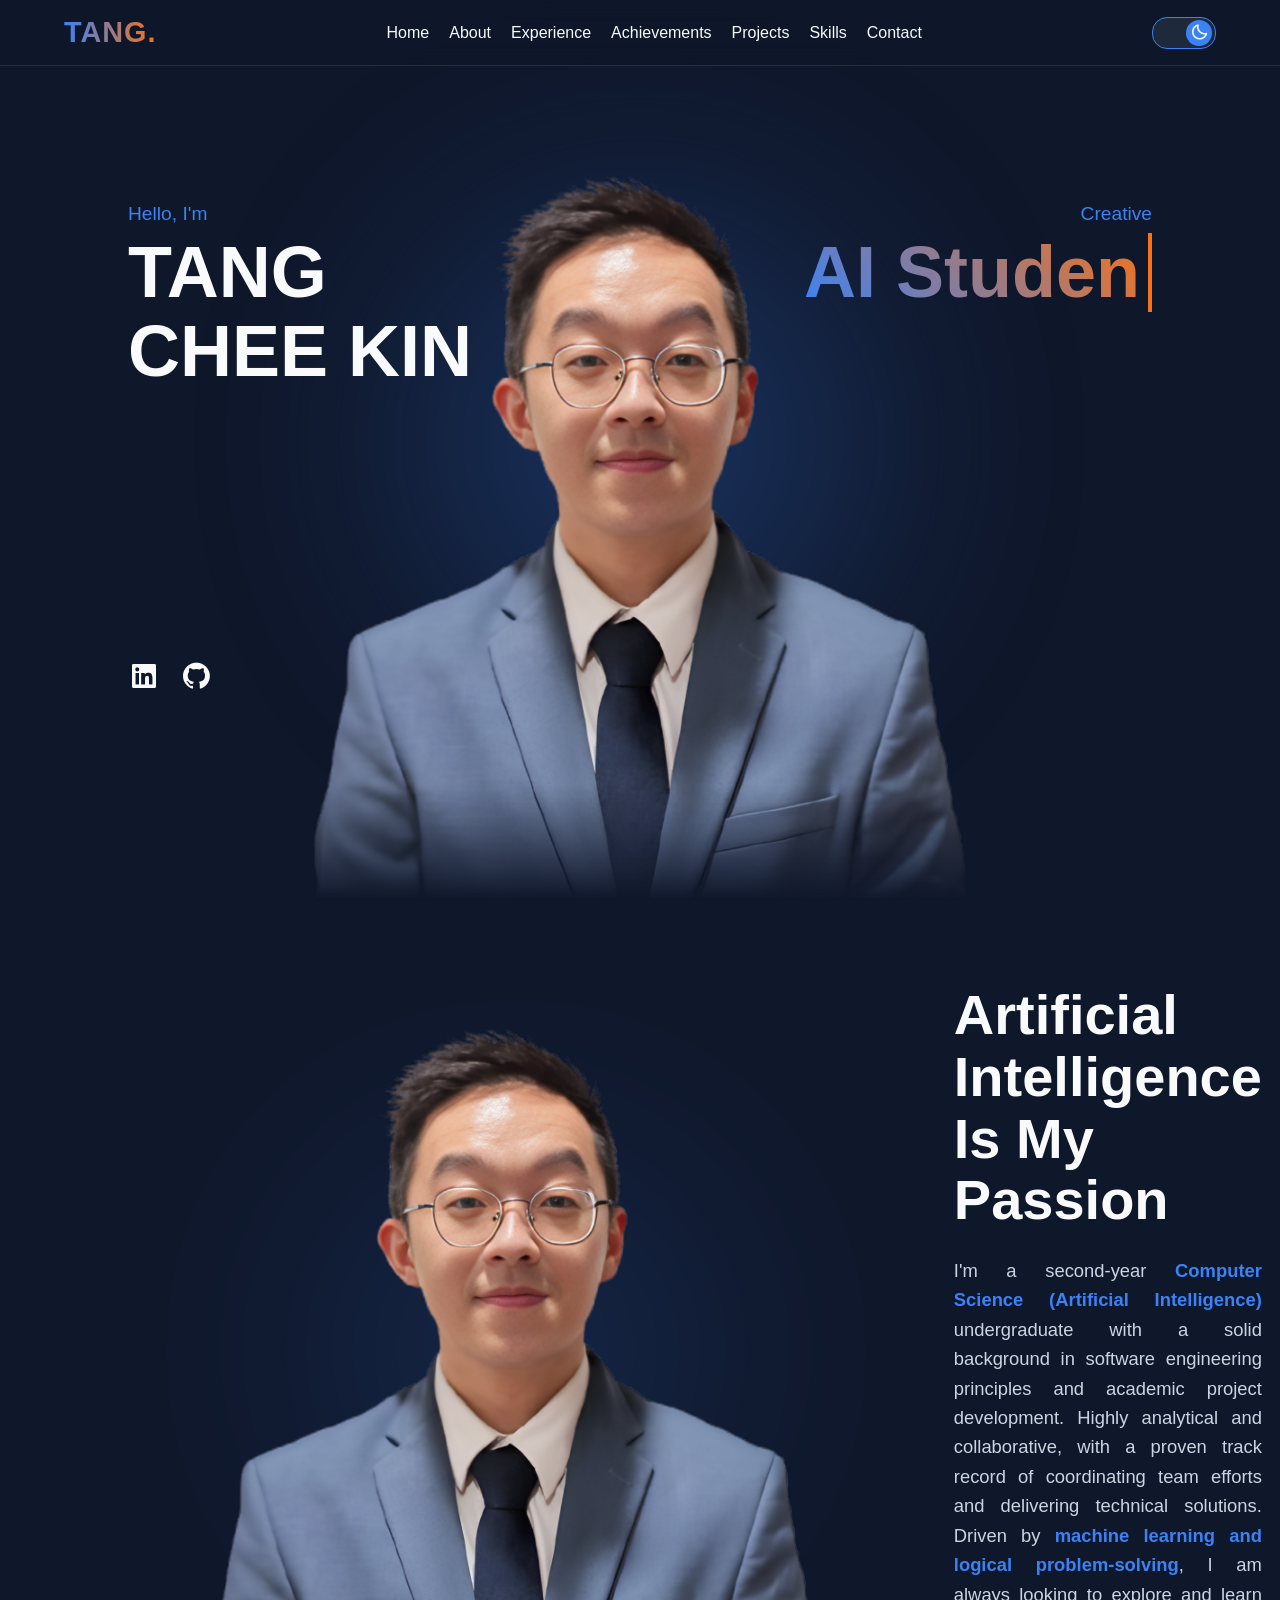
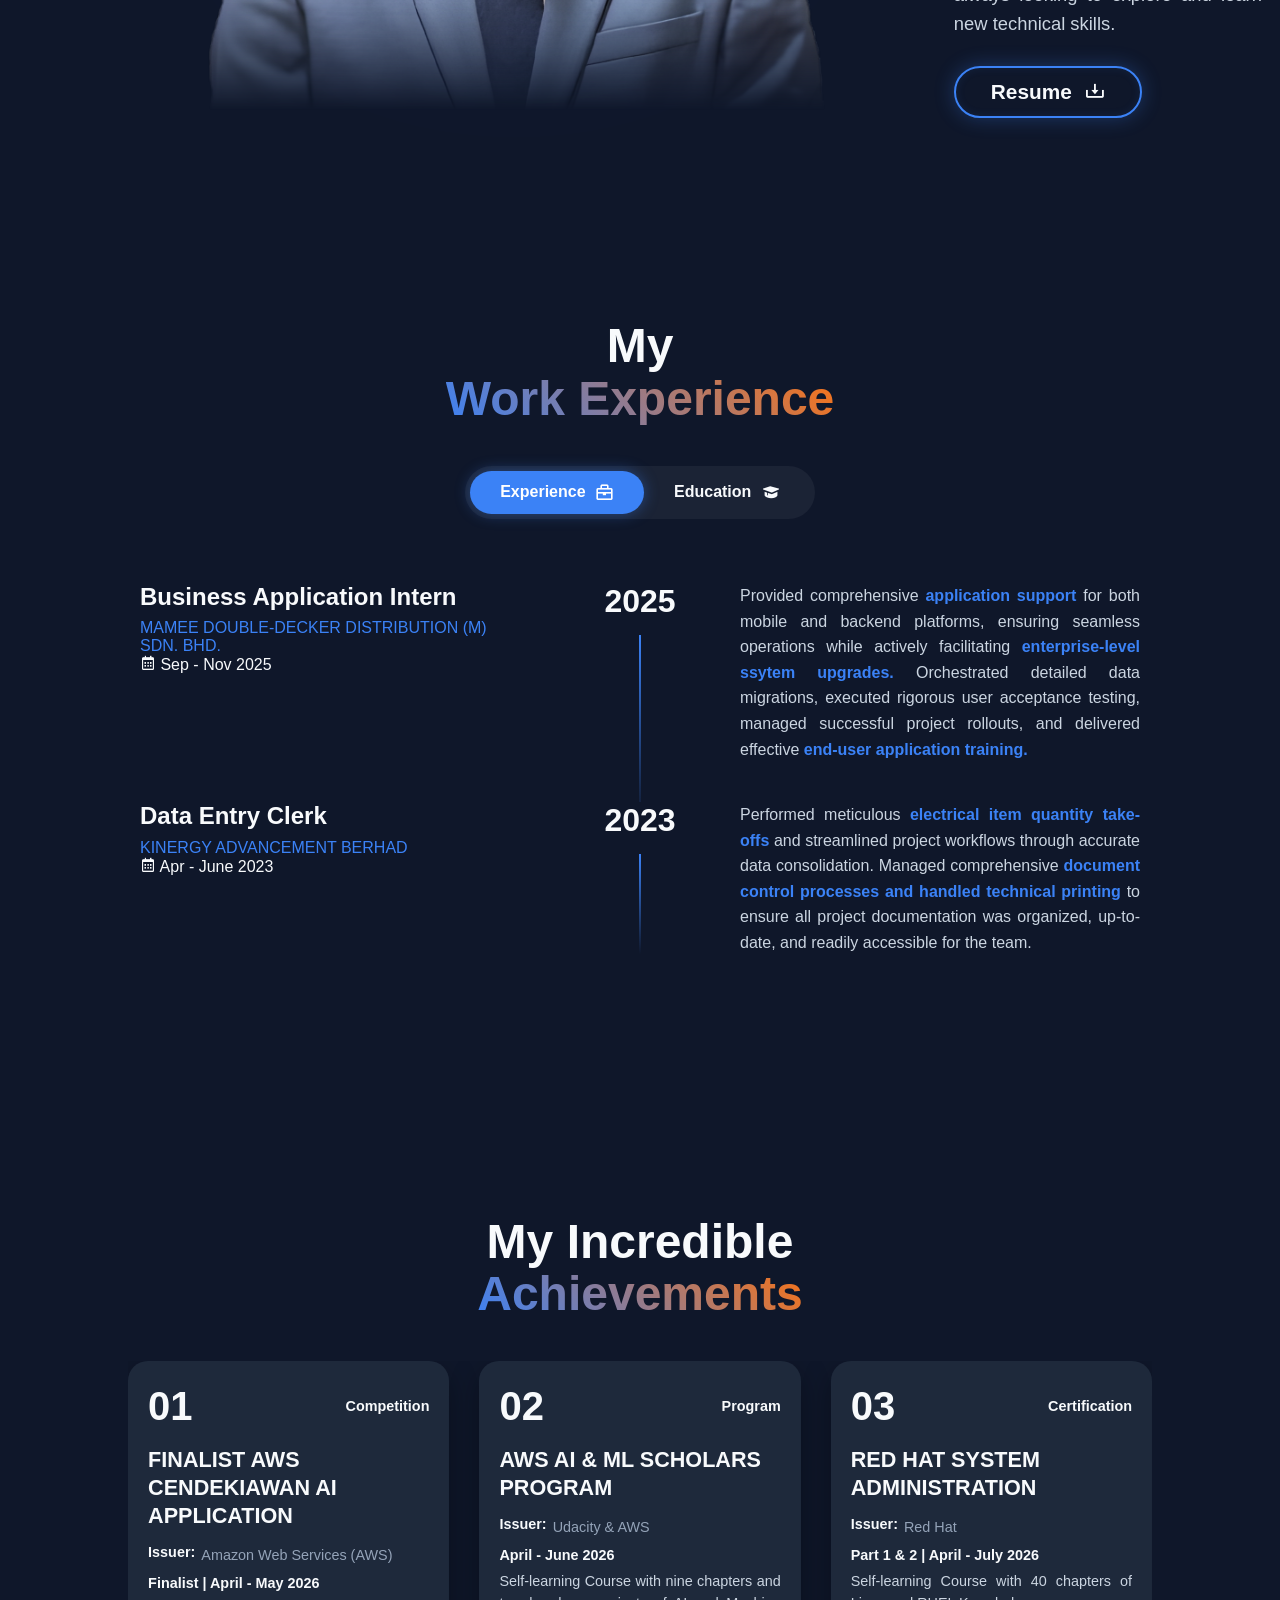
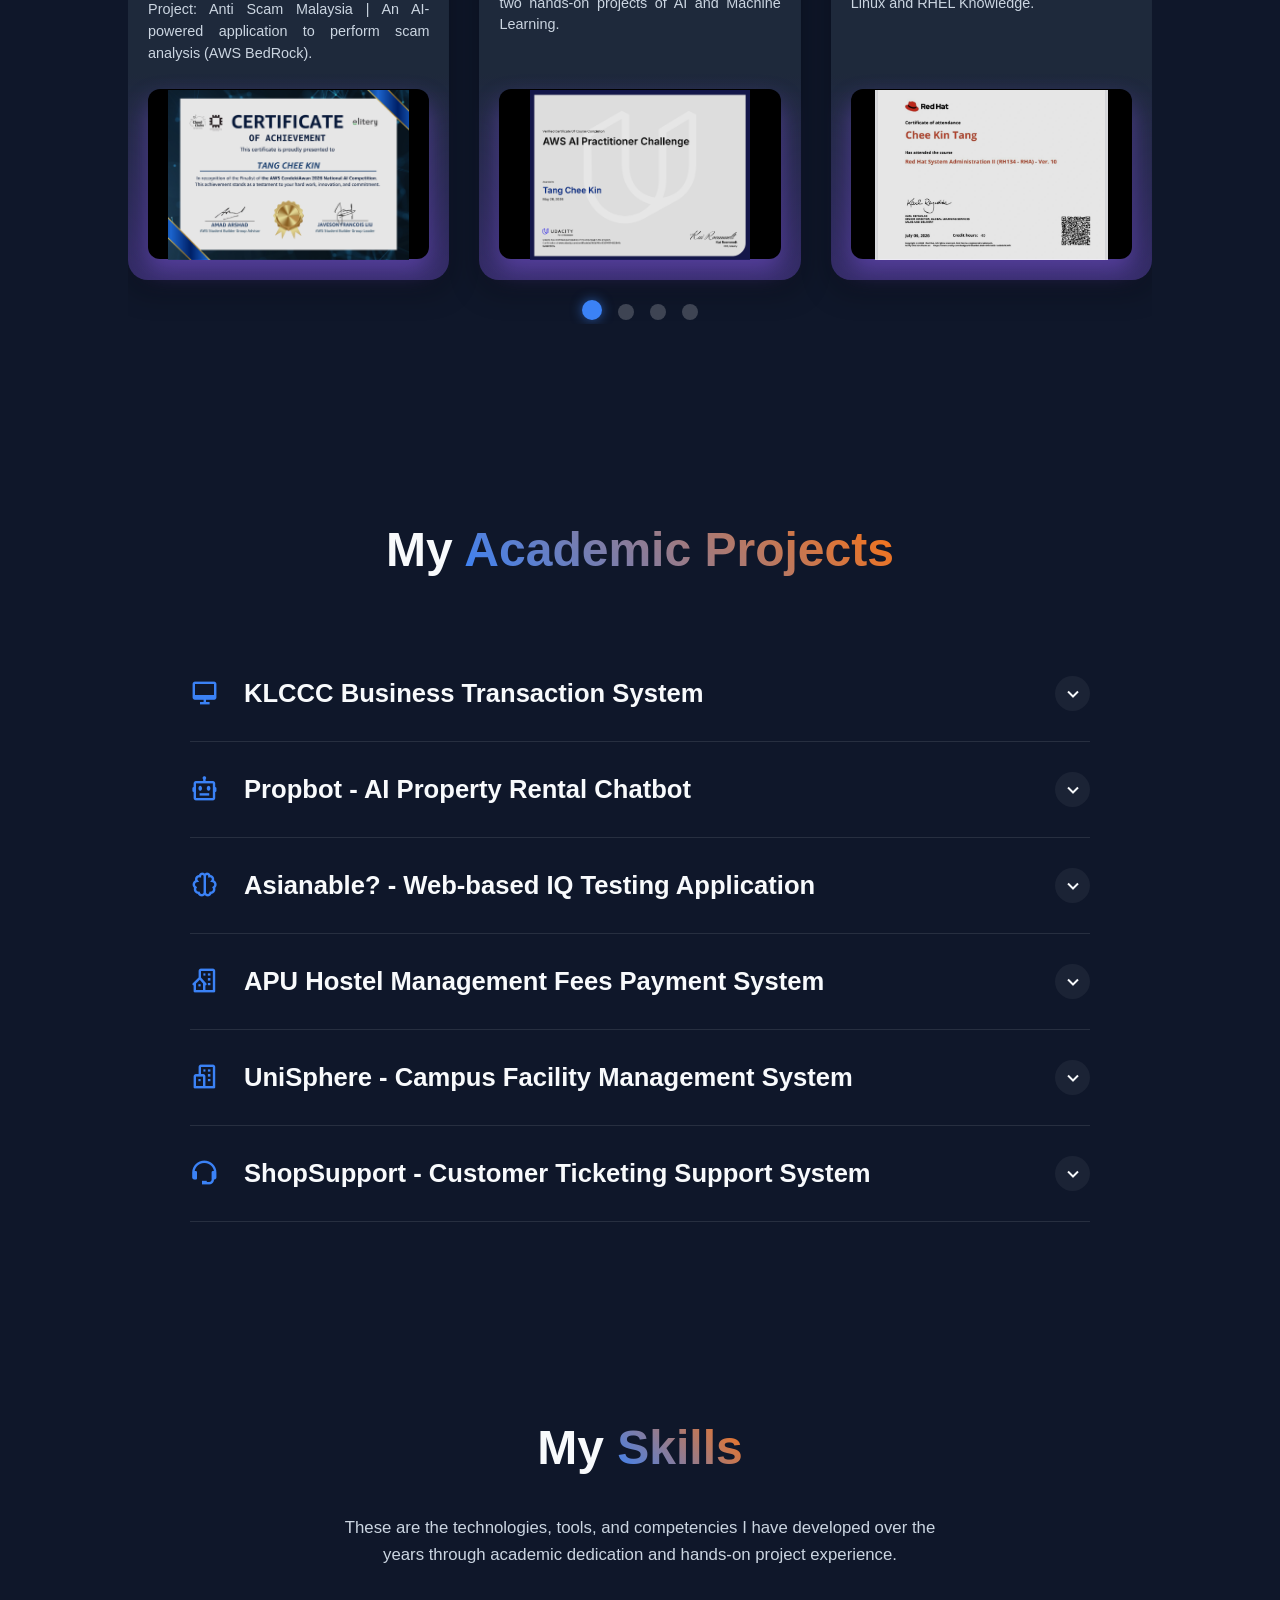
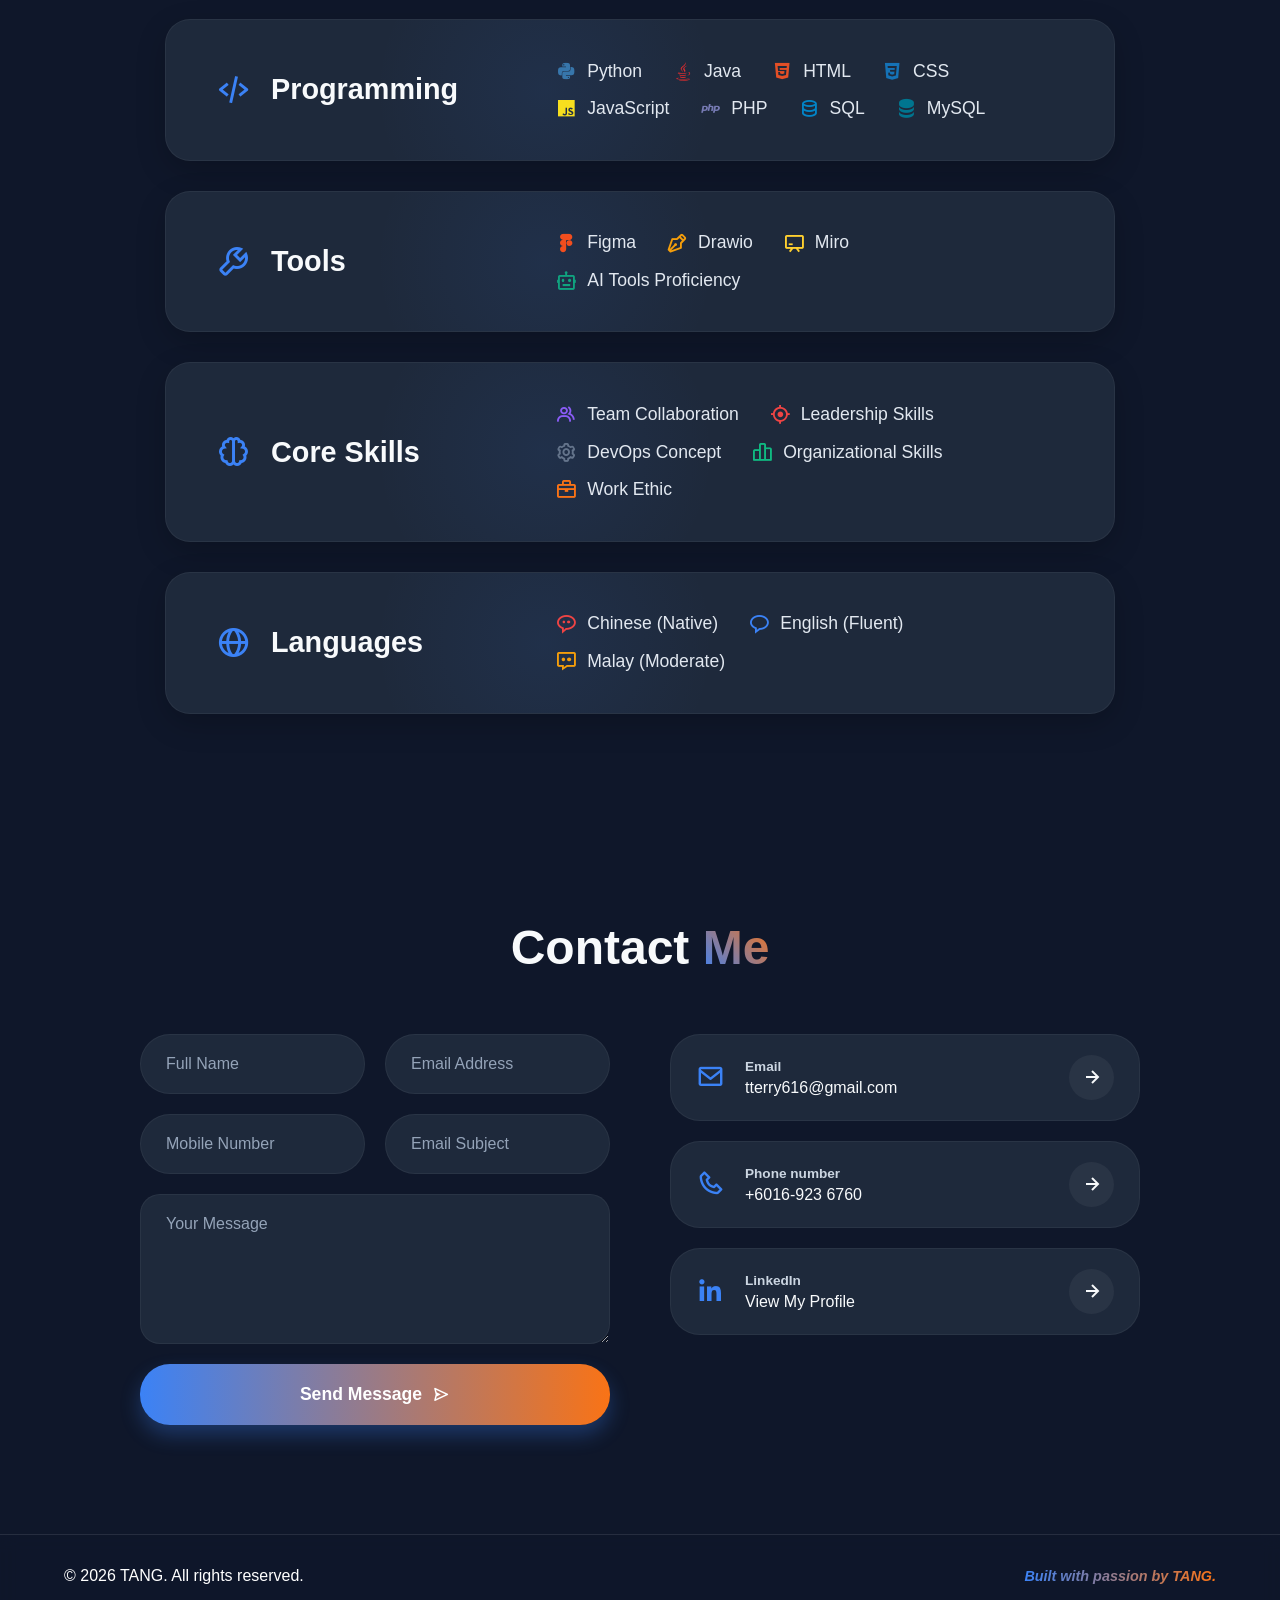
==== commit 4e92b0b3: "Add Issuer for the Achievement Section" ====
--- a/CKPortFolio.html
+++ b/CKPortFolio.html
@@ -265,7 +265,7 @@
                         <h3>FINALIST AWS CENDEKIAWAN AI APPLICATION</h3>
                         <div class="card-details">
                             <!-- NEW ISSUER LINE -->
-                            <p class="issuer-text"><i class='bx bxs-institution'></i> <strong>Issuer:</strong> Amazon Web Services (AWS)</p>
+                            <p class="issuer-text"><strong>Issuer:</strong> Amazon Web Services (AWS)</p>
                             <p><strong>Finalist | April - May 2026</strong></p>
                             <p>Project: Anti Scam Malaysia | An AI-powered application to perform scam analysis (AWS BedRock).</p>
                         </div>
@@ -288,7 +288,7 @@
                         <h3>AWS AI & ML SCHOLARS PROGRAM</h3>
                         <div class="card-details">
                             <!-- NEW ISSUER LINE -->
-                            <p class="issuer-text"><i class='bx bxs-institution'></i> <strong>Issuer:</strong> Udacity</p>
+                            <p class="issuer-text"><strong>Issuer:</strong> Udacity & AWS</p>
                             <p><strong>April - June 2026</strong></p>
                             <p>Self-learning Course with nine chapters and two hands-on projects of AI and Machine Learning.</p>
                         </div>
@@ -311,7 +311,7 @@
                         <h3>RED HAT SYSTEM ADMINISTRATION</h3>
                         <div class="card-details">
                             <!-- NEW ISSUER LINE -->
-                            <p class="issuer-text"><i class='bx bxs-institution'></i> <strong>Issuer:</strong> Red Hat</p>
+                            <p class="issuer-text"><strong>Issuer:</strong> Red Hat</p>
                             <p><strong>Part 1 & 2 | April - July 2026</strong></p>
                             <p>Self-learning Course with 40 chapters of Linux and RHEL Knowledge.</p>
                         </div>
@@ -334,7 +334,7 @@
                         <h3>Hack-Attack 2025</h3>
                         <div class="card-details">
                             <!-- NEW ISSUER LINE -->
-                            <p class="issuer-text"><i class='bx bxs-institution'></i> <strong>Issuer:</strong> UTAR & USM</p>
+                            <p class="issuer-text"><strong>Issuer:</strong> UTAR & USM</p>
                             <p><strong>May - July 2025</strong></p>
                             <p>Idea Proposed: Talent Acquisition System with AI Technologies.</p>
                         </div>
--- a/CKPortFolio.css
+++ b/CKPortFolio.css
@@ -835,23 +835,24 @@
 /* Smooth continuous scrolling */
 .swiper-wrapper {
     transition-timing-function: linear !important; 
+    align-items: stretch;
 }
 
 /* Ensure slides allow cards to fill height */
 .swiper-slide {
     display: flex;
     justify-content: center;
-    height: auto; 
+    height: auto !important; 
 }
 
 /* --- Card Styling --- */
 .achieve-card {
     width: 100%;
     max-width: 380px;
-    height: 450px; /* Fixed height so all cards match perfectly */
+    height: 100% !important; /* Fixed height so all cards match perfectly */
     background: linear-gradient(180deg, var(--card-bg) 60%, rgba(139, 92, 246, 0.3) 100%);
     border-radius: 20px;
-    padding: 25px 20px;
+    padding: 25px 20px 20px;
     display: flex;
     flex-direction: column;
     color: var(--text-color);
@@ -902,6 +903,7 @@
     position: relative;
     border-radius: 12px;
     overflow: hidden;
+    width: 100%;
     height: 170px;
     box-shadow: 0 12px 25px rgba(139, 92, 246, 0.4);
     background-color: #000;
@@ -910,7 +912,8 @@
 .card-img-container img {
     width: 100%;
     height: 100%;
-    object-fit: cover;
+    object-fit: contain;
+    border-radius: 8px;
     transition: transform 0.5s ease;
     opacity: 0.9;
     cursor: pointer;
@@ -946,6 +949,21 @@
 .card-img-container:hover .hover-icon {
     opacity: 1;
     transform: scale(1) translate(0, 0); 
+}
+
+/* Issuer Text Styling */
+.issuer-text {
+    font-size: 0.9rem;          /* Makes it slightly smaller than the main description */
+    color: #94a3b8;             /* A sleek, subtle slate gray (adjust to match your theme) */
+    display: flex;
+    align-items: center;
+    gap: 6px;                   /* Adds perfect spacing between the Boxicon and the text */
+    margin-bottom: 4px;         /* Keeps it tight with the date text below it */
+}
+
+.issuer-text i {
+    color: #3b82f6;             /* Adds a pop of your signature blue to the institution icon */
+    font-size: 1.1rem;
 }
 
 /* =========================================
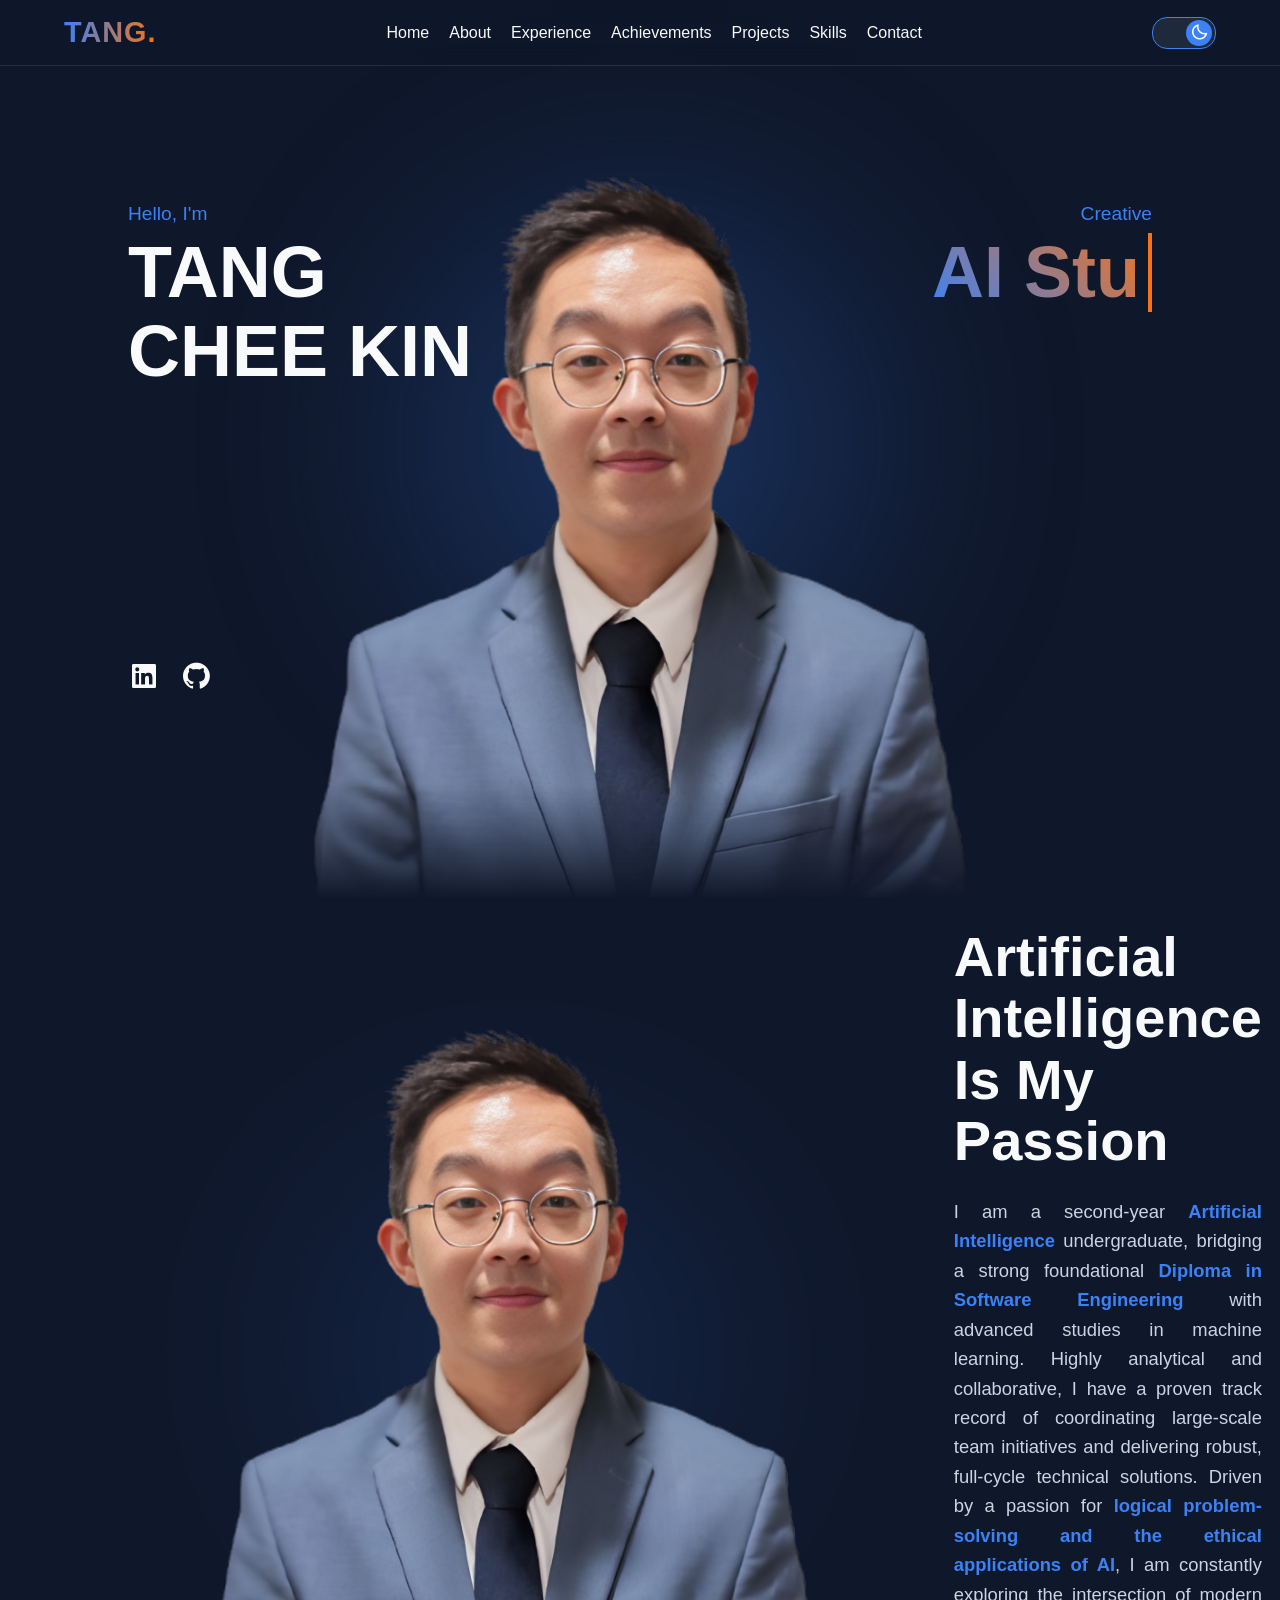
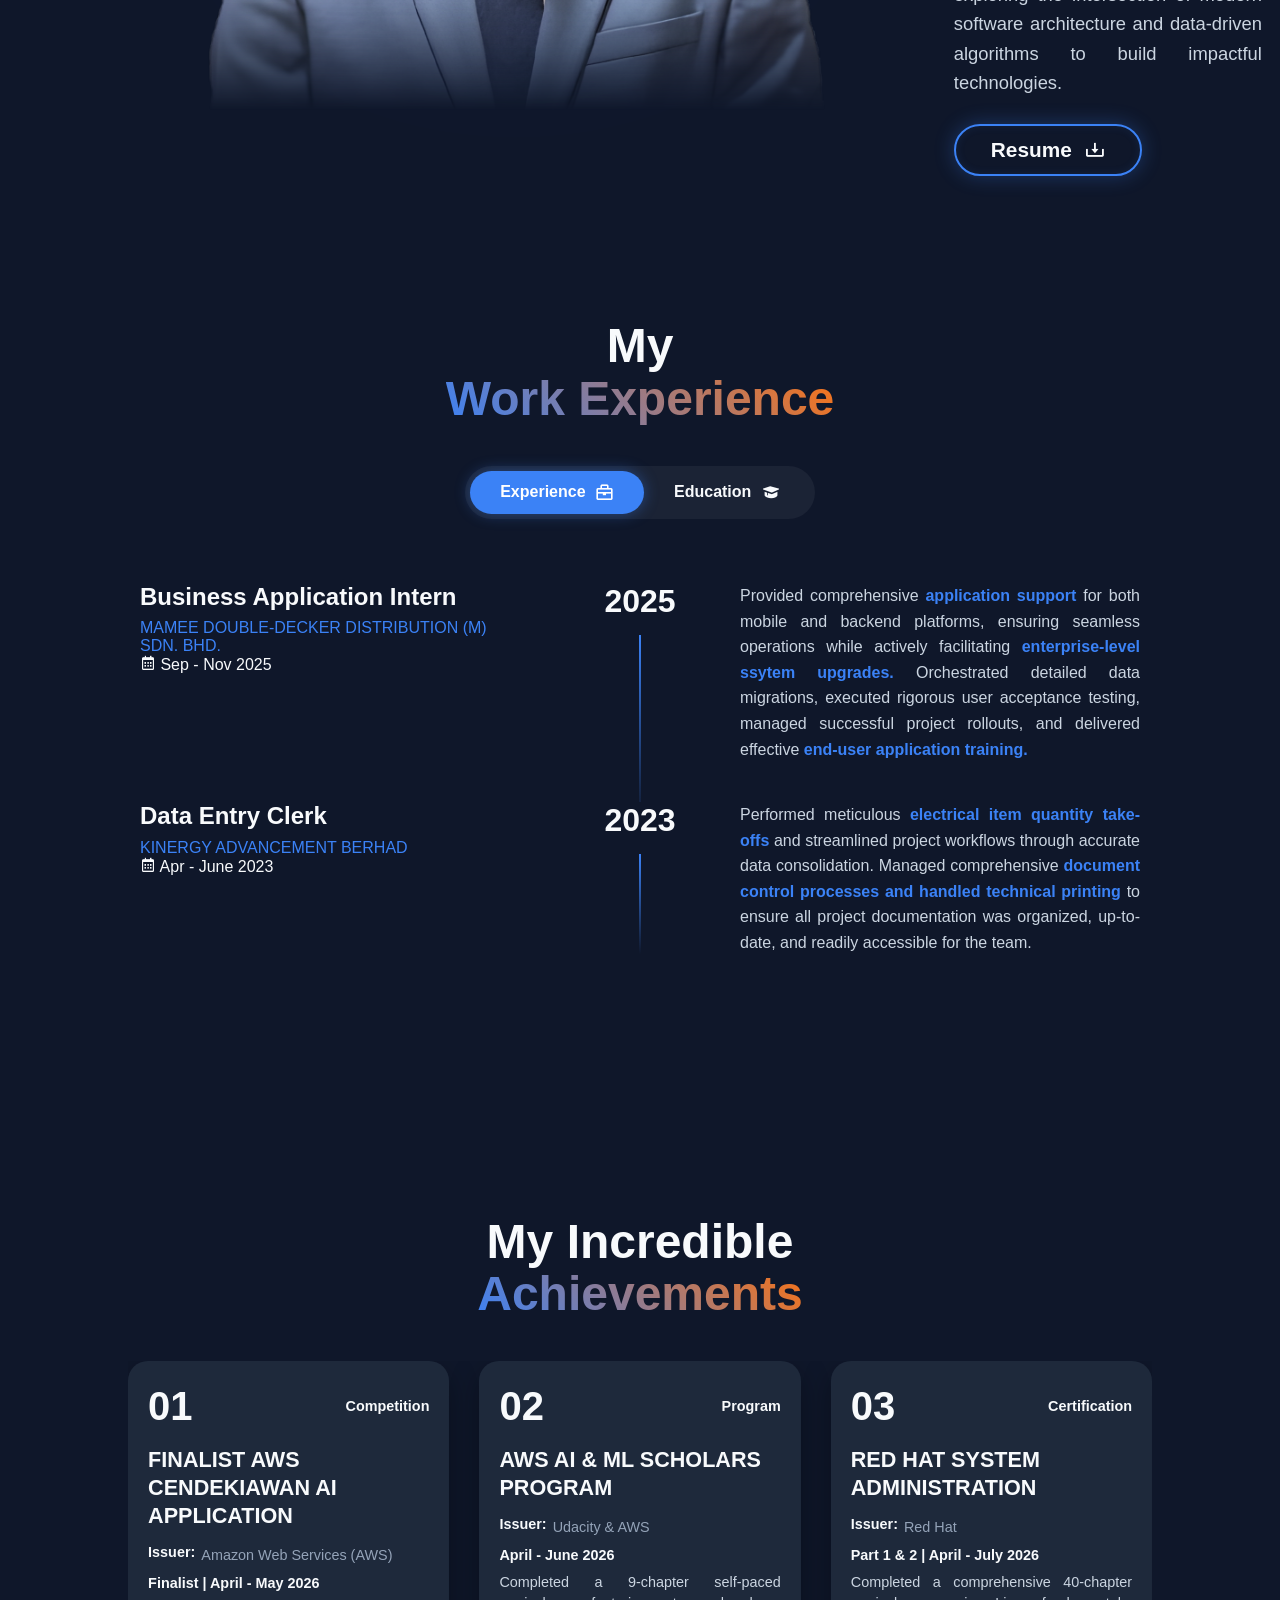
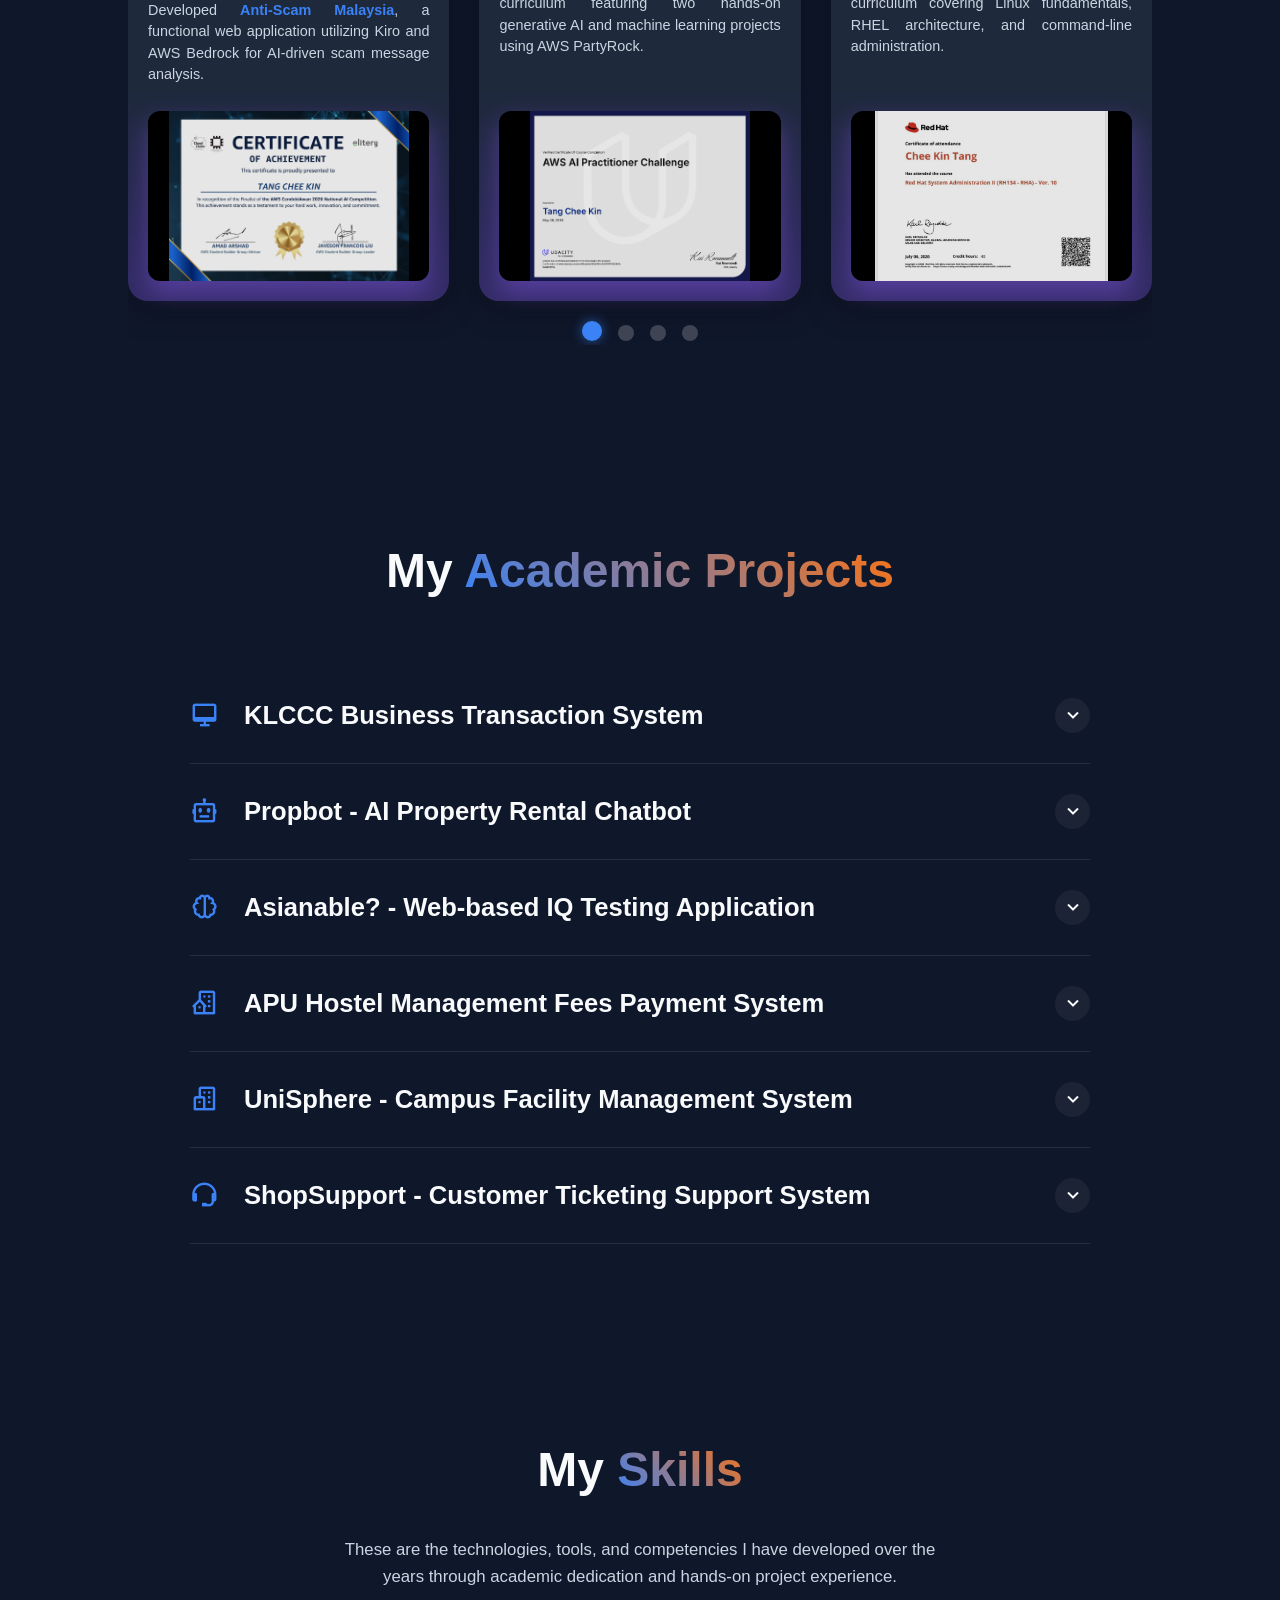
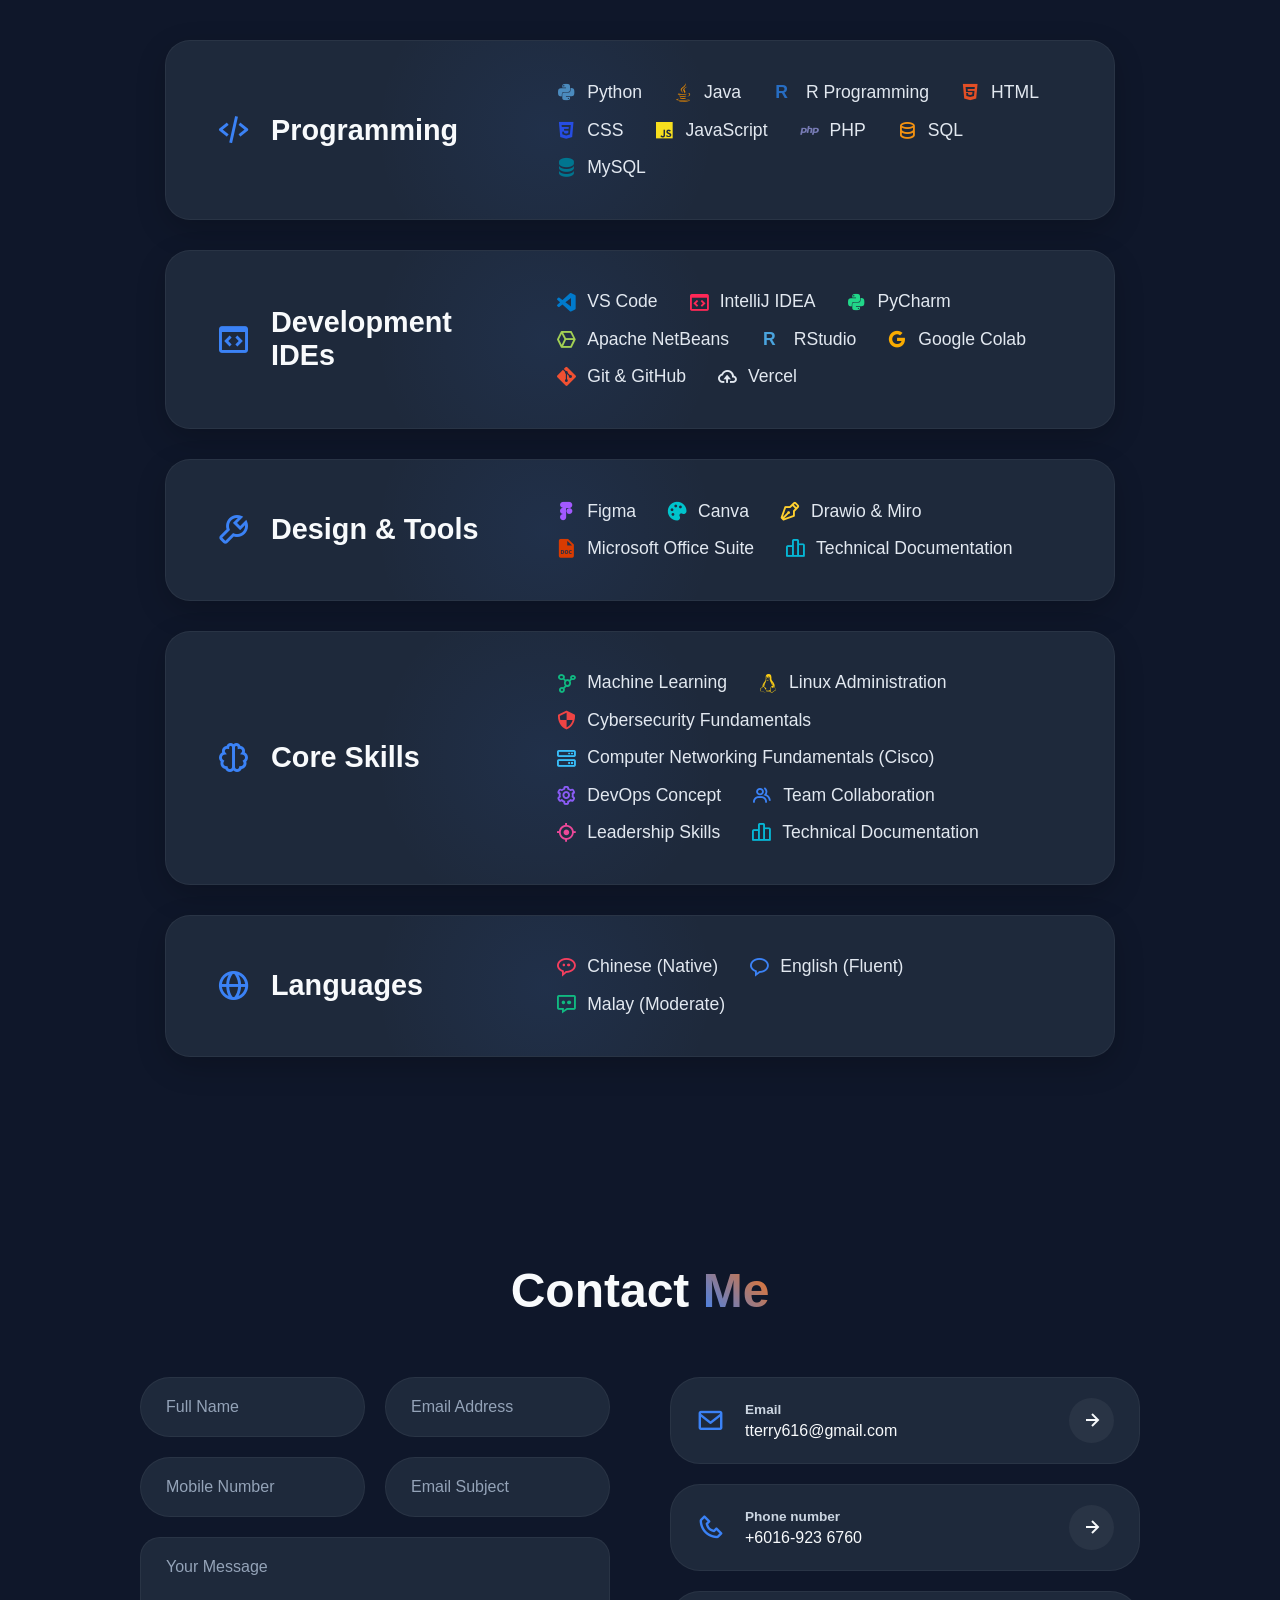
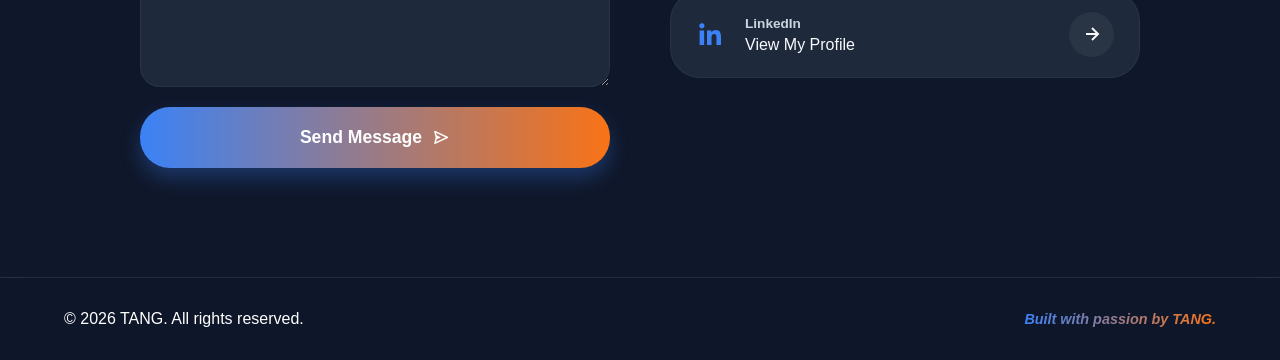
==== commit 3908ae41: "Update Description Content & Update Skills Section" ====
--- a/CKPortFolio.html
+++ b/CKPortFolio.html
@@ -62,7 +62,6 @@
 
    <!-- 1. Landing Page -->
     <section id="home" class="landing">
-        <!-- Left Side: Introduction & Socials -->
         <div class="landing-column left-column">
             <div class="intro-text">
                 <p class="subtitle">Hello, I'm</p>
@@ -79,14 +78,11 @@
             </div>
         </div>
 
-        <!-- Center Side: Profile Image & Glow -->
         <div class="landing-column center-column">
             <div class="glow-effect"></div>
-            <!-- Ensure you place a portrait photo in the Img folder -->
             <img src="img/Profile.png" alt="Tang Chee Kin" class="profile-img">
         </div>
 
-    <!-- Right Side: Role (Resume button moved to About section) -->
         <div class="landing-column right-column">
             <div class="role-text">
                 <p class="subtitle">Creative</p>
@@ -112,7 +108,7 @@
                 <h2 class="about-title">Artificial Intelligence<br>Is My <span class="highlight">Passion</span></h2>
                 
                 <p class="about-desc">
-                    I'm a second-year <span class="highlight-text">Computer Science (Artificial Intelligence)</span> undergraduate with a solid background in software engineering principles and academic project development. Highly analytical and collaborative, with a proven track record of coordinating team efforts and delivering technical solutions. Driven by <span class="highlight-text">machine learning and logical problem-solving</span>, I am always looking to explore and learn new technical skills.
+                    I am a second-year <span class="highlight-text">Artificial Intelligence</span> undergraduate, bridging a strong foundational <span class="highlight-text">Diploma in Software Engineering</span> with advanced studies in machine learning. Highly analytical and collaborative, I have a proven track record of coordinating large-scale team initiatives and delivering robust, full-cycle technical solutions. Driven by a passion for <span class="highlight-text">logical problem-solving and the ethical applications of AI</span>, I am constantly exploring the intersection of modern software architecture and data-driven algorithms to build impactful technologies.
                 </p>
                 
                 <a href="pdf/TangCheeKin_CV.pdf" class="btn-glow" download>
@@ -125,12 +121,10 @@
 
     <!-- 3. Work Experience and Education -->
     <section id="experience-education" class="timeline-section">
-        <!-- Dynamic Title with Gradient -->
         <h2 id="timeline-title" class="section-title fade-transition scroll-fade-up">
             My <br><span class="highlight-gradient">Work Experience</span>
         </h2>
 
-        <!-- Toggle Buttons -->
         <div class="toggle-container scroll-fade-up delay-1">
             <div class="toggle-bg">
                 <button id="btn-experience" class="toggle-btn active">
@@ -146,7 +140,6 @@
         <div id="content-experience" class="tab-content active fade-transition">
             <div class="timeline-container">
                 
-                <!-- 1. Mamee Double-Decker -->
                 <div class="timeline-row scroll-fade-up delay-2">
                     <div class="timeline-left">
                         <h3>Business Application Intern</h3>
@@ -164,7 +157,6 @@
                     </div>
                 </div>
 
-                <!-- 2. Kinergy Advancement Berhad -->
                 <div class="timeline-row scroll-fade-up delay-3">
                     <div class="timeline-left">
                         <h3>Data Entry Clerk</h3>
@@ -189,7 +181,6 @@
         <div id="content-education" class="tab-content fade-transition" style="display: none;">
             <div class="timeline-container">
                 
-                <!-- 1. Pacific University -->
                 <div class="timeline-row scroll-fade-up delay-2">
                     <div class="timeline-left">
                         <h3>Bachelor of Science (Honours) in Computer Science (AI)</h3>
@@ -203,11 +194,10 @@
                         <div class="timeline-line"></div>
                     </div>
                     <div class="timeline-right">
-                        <p>Second-year undergraduate specializing in Artificial Intelligence. Focusing on <span class="highlight-text">machine learning foundations, optimization algorithms, and logical problem-solving</span> applied to modern software engineering.</p>
-                    </div>
-                </div>
-
-                <!-- 2. APU Diploma -->
+                        <p>Currently in my second year of undergraduate studies, focusing on <span class="highlight-text">machine learning foundations, optimization algorithms, and the integration of artificial intelligence</span> with modern software engineering practices.</p>
+                    </div>
+                </div>
+
                 <div class="timeline-row scroll-fade-up delay-3">
                     <div class="timeline-left">
                         <h3>Diploma in ICT (Software Engineering)</h3>
@@ -221,25 +211,24 @@
                         <div class="timeline-line"></div>
                     </div>
                     <div class="timeline-right">
-                        <p>Graduated with a <span class="highlight-text">CGPA of 3.90</span> Developed a strong foundation in software UI design, full-stack development, and database management through hands-on academic projects.</p>
-                    </div>
-                </div>
-
-                <!-- 3. Secondary School -->
+                        <p>Graduated with a <span class="highlight-text">CGPA of 3.90.</span> Developed a rigorous foundation in software architecture, user interface design, full-stack development, and database management through practical, hands-on project implementation.</p>
+                    </div>
+                </div>
+
                 <div class="timeline-row scroll-fade-up delay-4">
                     <div class="timeline-left">
                         <h3>Secondary School</h3>
                         <a href="https://www.google.com/search?q=SMK Pust Bandar Puchong (1)" target="_blank" class="company highlight-text timeline-link">
                             SMK PUSAT BANDAR PUCHONG (1) <i class='bx bx-link-external'></i>
                         </a><br>
-                        <span class="duration"><i class='bx bx-calendar'></i> 2018 - 2023</span>
+                        <span class="duration"><i class='bx bx-calendar'></i> 2018 - 2022</span>
                     </div>
                     <div class="timeline-center">
-                        <div class="timeline-date">2023</div>
+                        <div class="timeline-date">2022</div>
                         <div class="timeline-line last-line"></div>
                     </div>
                     <div class="timeline-right">
-                        <p>Graduated with SPM results of <span class="highlight-text">7A, 2B.</span></p>
+                        <p>Achieved excellent academic standing with <span class="highlight-text">7As and 2Bs,</span> demonstrating a strong early aptitude for analytical and logical disciplines.</p>
                     </div>
                 </div>
 
@@ -251,11 +240,9 @@
     <section id="achievements" class="achievements-section">
         <h2 class="section-title">My Incredible<br><span class="highlight-gradient">Achievements</span></h2>
         
-        <!-- Swiper Container -->
         <div class="swiper mySwiper">
             <div class="swiper-wrapper">
                 
-                <!-- Card 1 -->
                 <div class="swiper-slide">
                     <div class="achieve-card">
                         <div class="card-header">
@@ -264,10 +251,9 @@
                         </div>
                         <h3>FINALIST AWS CENDEKIAWAN AI APPLICATION</h3>
                         <div class="card-details">
-                            <!-- NEW ISSUER LINE -->
                             <p class="issuer-text"><strong>Issuer:</strong> Amazon Web Services (AWS)</p>
                             <p><strong>Finalist | April - May 2026</strong></p>
-                            <p>Project: Anti Scam Malaysia | An AI-powered application to perform scam analysis (AWS BedRock).</p>
+                            <p>Developed <span class="highlight-text">Anti-Scam Malaysia</span>, a functional web application utilizing Kiro and AWS Bedrock for AI-driven scam message analysis.</p>
                         </div>
                         <div class="card-img-container">
                             <a href="javascript:void(0);">
@@ -278,7 +264,6 @@
                     </div>
                 </div>
 
-                <!-- Card 2 -->
                 <div class="swiper-slide">
                     <div class="achieve-card">
                         <div class="card-header">
@@ -287,10 +272,9 @@
                         </div>
                         <h3>AWS AI & ML SCHOLARS PROGRAM</h3>
                         <div class="card-details">
-                            <!-- NEW ISSUER LINE -->
                             <p class="issuer-text"><strong>Issuer:</strong> Udacity & AWS</p>
                             <p><strong>April - June 2026</strong></p>
-                            <p>Self-learning Course with nine chapters and two hands-on projects of AI and Machine Learning.</p>
+                            <p>Completed a 9-chapter self-paced curriculum featuring two hands-on generative AI and machine learning projects using AWS PartyRock.</p>
                         </div>
                         <div class="card-img-container">
                             <a href="javascript:void(0);">
@@ -301,7 +285,6 @@
                     </div>
                 </div>
 
-                <!-- Card 3 -->
                 <div class="swiper-slide">
                     <div class="achieve-card">
                         <div class="card-header">
@@ -310,10 +293,9 @@
                         </div>
                         <h3>RED HAT SYSTEM ADMINISTRATION</h3>
                         <div class="card-details">
-                            <!-- NEW ISSUER LINE -->
                             <p class="issuer-text"><strong>Issuer:</strong> Red Hat</p>
                             <p><strong>Part 1 & 2 | April - July 2026</strong></p>
-                            <p>Self-learning Course with 40 chapters of Linux and RHEL Knowledge.</p>
+                            <p>Completed a comprehensive 40-chapter curriculum covering Linux fundamentals, RHEL architecture, and command-line administration.</p>
                         </div>
                         <div class="card-img-container">
                             <a href="javascript:void(0);">
@@ -324,19 +306,17 @@
                     </div>
                 </div>
 
-                <!-- Card 4 -->
                 <div class="swiper-slide">
                     <div class="achieve-card">
                         <div class="card-header">
                             <span class="card-num">04</span>
                             <span class="card-tag">Hackathon</span>
                         </div>
-                        <h3>Hack-Attack 2025</h3>
+                        <h3>Hack-Attack 2.0</h3>
                         <div class="card-details">
-                            <!-- NEW ISSUER LINE -->
                             <p class="issuer-text"><strong>Issuer:</strong> UTAR & USM</p>
                             <p><strong>May - July 2025</strong></p>
-                            <p>Idea Proposed: Talent Acquisition System with AI Technologies.</p>
+                            <p>Designed a high-fidelity Figma prototype for an AI-powered young talent acquisition and hiring platform.</p>
                         </div>
                         <div class="card-img-container">
                             <a href="javascript:void(0);">
@@ -349,19 +329,16 @@
 
             </div>
             
-            <!-- Swiper Native Pagination Dots -->
             <div class="swiper-pagination"></div>
         </div>
     </section>
 
     <!-- 5. My Academic Projects -->
-   <section id="projects" class="projects-section">
-        <!-- Title fades in first -->
+    <section id="projects" class="projects-section">
         <h2 class="section-title scroll-fade-up">My <span class="highlight-gradient">Academic Projects</span></h2>
         
         <div class="accordion-container">
             
-            <!-- Project 1 -->
             <div class="accordion-item scroll-fade-up delay-1">
                 <div class="accordion-header">
                     <div class="header-left">
@@ -374,7 +351,7 @@
                 </div>
                 <div class="accordion-content">
                     <div class="content-inner">
-                        <p>A comprehensive business transaction system developed to manage and streamline daily operational records and financial data effectively.</p>
+                        <p>A fully terminal-based computer service center system built in Python, designed to handle service reservations, inventory and stock management, and account administration.</p>
                         <div class="tech-stack">
                             <span class="tech-badge"><i class='bx bxl-python'></i> Python</span>
                         </div>
@@ -382,7 +359,6 @@
                 </div>
             </div>
 
-            <!-- Project 2 -->
             <div class="accordion-item scroll-fade-up delay-2">
                 <div class="accordion-header">
                     <div class="header-left">
@@ -395,7 +371,7 @@
                 </div>
                 <div class="accordion-content">
                     <div class="content-inner">
-                        <p>An intelligent, conversational AI assistant designed to help potential tenants find properties, answer rental inquiries, and streamline the booking process.</p>
+                        <p>An AI conversational agent developed using Botpress to assist users in discovering available rental properties in Bukit Jalil, providing property images, facility details, and direct agent contact information.</p>
                         <div class="tech-stack">
                             <span class="tech-badge"><i class='bx bx-bot'></i> Botpress</span>
                         </div>
@@ -403,7 +379,6 @@
                 </div>
             </div>
 
-            <!-- Project 3 -->
             <div class="accordion-item scroll-fade-up delay-3">
                 <div class="accordion-header">
                     <div class="header-left">
@@ -416,7 +391,7 @@
                 </div>
                 <div class="accordion-content">
                     <div class="content-inner">
-                        <p>An interactive, web-based platform built to evaluate cognitive skills and IQ through a series of logical and analytical assessments.</p>
+                        <p>A role-based IQ testing platform featuring four difficulty tiers. Students complete 40-question cognitive assessments spanning logic, math, and pattern recognition, while teachers manage a centralized question database.</p>
                         <div class="tech-stack">
                             <span class="tech-badge"><i class='bx bxl-html5'></i> HTML</span>
                             <span class="tech-badge"><i class='bx bxl-css3'></i> CSS</span>
@@ -428,7 +403,6 @@
                 </div>
             </div>
 
-            <!-- Project 4 -->
             <div class="accordion-item scroll-fade-up delay-4">
                 <div class="accordion-header">
                     <div class="header-left">
@@ -441,7 +415,7 @@
                 </div>
                 <div class="accordion-content">
                     <div class="content-inner">
-                        <p>A secure desktop application developed to track student hostel assignments, manage automated billing, and process fee payments.</p>
+                        <p>A desktop application utilizing Java Swing and AWT for the UI. It streamlines user account management, room type allocation, and automated fee processing for residents, staff, and administrators.</p>
                         <div class="tech-stack">
                             <span class="tech-badge"><i class='bx bxl-java'></i> Java</span>
                         </div>
@@ -449,7 +423,6 @@
                 </div>
             </div>
 
-            <!-- Project 5 -->
             <div class="accordion-item scroll-fade-up delay-5">
                 <div class="accordion-header">
                     <div class="header-left">
@@ -462,7 +435,7 @@
                 </div>
                 <div class="accordion-content">
                     <div class="content-inner">
-                        <p>An all-in-one centralized web system allowing university staff and students to reserve campus facilities, report maintenance issues, and manage resources.</p>
+                        <p>A comprehensive web portal for campus management. Features include facility reservations, user account administration, timetable scheduling, course enrollment, and a centralized feedback reporting system.</p>
                         <div class="tech-stack">
                             <span class="tech-badge"><i class='bx bxl-html5'></i> HTML</span>
                             <span class="tech-badge"><i class='bx bxl-css3'></i> CSS</span>
@@ -474,7 +447,6 @@
                 </div>
             </div>
 
-            <!-- Project 6 -->
             <div class="accordion-item scroll-fade-up delay-6">
                 <div class="accordion-header">
                     <div class="header-left">
@@ -487,7 +459,7 @@
                 </div>
                 <div class="accordion-content">
                     <div class="content-inner">
-                        <p>A low-code enterprise solution designed to track customer complaints, assign support tickets to staff, and monitor resolution timelines.</p>
+                        <p>A customer service ticketing system built with JogetDX applying DevOps principles. It facilitates the end-to-end processing of customer inquiries and refund requests across staff and administrative roles.</p>
                         <div class="tech-stack">
                             <span class="tech-badge"><i class='bx bx-layer'></i> Joget DX</span>
                         </div>
@@ -498,71 +470,88 @@
         </div>
     </section>
 
-   <!-- 6. My Skills -->
+    <!-- 6. My Skills -->
     <section id="skills" class="skills-section">
         <h2 class="section-title">My <span class="highlight-gradient">Skills</span></h2>
         <p class="skills-subtitle">These are the technologies, tools, and competencies I have developed over the years through academic dedication and hands-on project experience.</p>
         
         <div class="skills-container">
             
-            <!-- Category 1: Programming & Tech -->
             <div class="skill-card scroll-fade-up delay-1">
                 <div class="skill-left">
                     <i class='bx bx-code-alt skill-icon'></i>
                     <h3>Programming</h3>
                 </div>
                 <div class="skill-right">
-                    <div class="skill-item"><i class='bx bxl-python'></i> Python</div>
-                    <div class="skill-item"><i class='bx bxl-java'></i> Java</div>
-                    <div class="skill-item"><i class='bx bxl-html5'></i> HTML</div>
-                    <div class="skill-item"><i class='bx bxl-css3'></i> CSS</div>
-                    <div class="skill-item"><i class='bx bxl-javascript'></i> JavaScript</div>
-                    <div class="skill-item"><i class='bx bxl-php'></i> PHP</div>
-                    <div class="skill-item"><i class='bx bx-data'></i> SQL</div>
-                    <div class="skill-item"><i class='bx bxs-data'></i> MySQL</div>
-                </div>
-            </div>
-
-            <!-- Category 2: Tools & Design -->
+                    <div class="skill-item"><i class='bx bxl-python' style="color: #4B8BBE;"></i> Python</div>
+                    <div class="skill-item"><i class='bx bxl-java' style="color: #ED8B00;"></i> Java</div>
+                    <div class="skill-item"><span style="font-weight: bold; padding-left: 4px; padding-right: 8px; color: #276DC3;">R</span> R Programming</div>
+                    <div class="skill-item"><i class='bx bxl-html5' style="color: #E34F26;"></i> HTML</div>
+                    <div class="skill-item"><i class='bx bxl-css3' style="color: #264DE4;"></i> CSS</div>
+                    <div class="skill-item"><i class='bx bxl-javascript' style="color: #F7DF1E;"></i> JavaScript</div>
+                    <div class="skill-item"><i class='bx bxl-php' style="color: #777BB4;"></i> PHP</div>
+                    <div class="skill-item"><i class='bx bx-data' style="color: #f29111;"></i> SQL</div>
+                    <div class="skill-item"><i class='bx bxs-data' style="color: #00758F;"></i> MySQL</div>
+                </div>
+            </div>
+
             <div class="skill-card scroll-fade-up delay-2">
                 <div class="skill-left">
+                    <i class='bx bx-code-block skill-icon'></i>
+                    <h3>Development IDEs</h3>
+                </div>
+                <div class="skill-right">
+                    <div class="skill-item"><i class='bx bxl-visual-studio' style="color: #007ACC;"></i> VS Code</div>
+                    <div class="skill-item"><i class='bx bx-code-block' style="color: #FE2857;"></i> IntelliJ IDEA</div>
+                    <div class="skill-item"><i class='bx bxl-python' style="color: #21D789;"></i> PyCharm</div>
+                    <div class="skill-item"><i class='bx bx-cube-alt' style="color: #A2D054;"></i> Apache NetBeans</div>
+                    <div class="skill-item"><span style="font-weight: bold; padding-left: 4px; padding-right: 8px; color: #4AA4DE;">R</span> RStudio</div>
+                    <div class="skill-item"><i class='bx bxl-google' style="color: #F9AB00;"></i> Google Colab</div>
+                    <div class="skill-item"><i class='bx bxl-git' style="color: #F05032;"></i> Git & GitHub</div>
+                    <div class="skill-item"><i class='bx bx-cloud-upload'></i> Vercel</div>
+                </div>
+            </div>
+
+            <div class="skill-card scroll-fade-up delay-3">
+                <div class="skill-left">
                     <i class='bx bx-wrench skill-icon'></i>
-                    <h3>Tools</h3>
+                    <h3>Design & Tools</h3>
                 </div>
                 <div class="skill-right">
-                    <div class="skill-item"><i class='bx bxl-figma'></i> Figma</div>
-                    <div class="skill-item"><i class='bx bx-pen'></i> Drawio</div>
-                    <div class="skill-item"><i class='bx bx-chalkboard'></i> Miro</div>
-                    <div class="skill-item"><i class='bx bx-bot'></i> AI Tools Proficiency</div>
-                </div>
-            </div>
-
-            <!-- Category 3: Soft Skills & Core -->
+                    <div class="skill-item"><i class='bx bxl-figma' style="color: #A259FF;"></i> Figma</div>
+                    <div class="skill-item"><i class='bx bxs-palette' style="color: #00C4CC;"></i> Canva</div>
+                    <div class="skill-item"><i class='bx bx-pen' style="color: #FFD02F;"></i> Drawio & Miro</div>
+                    <div class="skill-item"><i class='bx bxs-file-doc' style="color: #D83B01;"></i> Microsoft Office Suite</div>
+                    <div class="skill-item"><i class='bx bx-bar-chart-alt-2' style="color: #06B6D4;"></i> Technical Documentation</div>
+                </div>
+            </div>
+
             <div class="skill-card scroll-fade-up delay-3">
                 <div class="skill-left">
                     <i class='bx bx-brain skill-icon'></i>
                     <h3>Core Skills</h3>
                 </div>
                 <div class="skill-right">
-                    <div class="skill-item"><i class='bx bx-group'></i> Team Collaboration</div>
-                    <div class="skill-item"><i class='bx bx-target-lock'></i> Leadership Skills</div>
-                    <div class="skill-item"><i class='bx bx-cog'></i> DevOps Concept</div>
-                    <div class="skill-item"><i class='bx bx-bar-chart-alt-2'></i> Organizational Skills</div>
-                    <div class="skill-item"><i class='bx bx-briefcase'></i> Work Ethic</div>
-                </div>
-            </div>
-
-            <!-- Category 4: Languages -->
+                    <div class="skill-item"><i class='bx bx-network-chart' style="color: #10B981;"></i> Machine Learning</div>
+                    <div class="skill-item"><i class='bx bxl-tux' style="color: #FACC15;"></i> Linux Administration</div>
+                    <div class="skill-item"><i class='bx bx-shield-quarter' style="color: #EF4444;"></i> Cybersecurity Fundamentals</div>
+                    <div class="skill-item"><i class='bx bx-server' style="color: #38BDF8;"></i> Computer Networking Fundamentals (Cisco)</div>
+                    <div class="skill-item"><i class='bx bx-cog' style="color: #8B5CF6;"></i> DevOps Concept</div>
+                    <div class="skill-item"><i class='bx bx-group' style="color: #3B82F6;"></i> Team Collaboration</div>
+                    <div class="skill-item"><i class='bx bx-target-lock' style="color: #EC4899;"></i> Leadership Skills</div>
+                    <div class="skill-item"><i class='bx bx-bar-chart-alt-2' style="color: #06B6D4;"></i> Technical Documentation</div>
+                </div>
+            </div>
+
             <div class="skill-card scroll-fade-up delay-4">
                 <div class="skill-left">
                     <i class='bx bx-globe skill-icon'></i>
                     <h3>Languages</h3>
                 </div>
                 <div class="skill-right">
-                    <!-- Boxicons doesn't have flags, so using chat bubbles to represent spoken languages -->
-                    <div class="skill-item"><i class='bx bx-message-rounded-dots'></i> Chinese (Native)</div>
-                    <div class="skill-item"><i class='bx bx-message-rounded'></i> English (Fluent)</div>
-                    <div class="skill-item"><i class='bx bx-message-dots'></i> Malay (Moderate)</div>
+                    <div class="skill-item"><i class='bx bx-message-rounded-dots' style="color: #F43F5E;"></i> Chinese (Native)</div>
+                    <div class="skill-item"><i class='bx bx-message-rounded' style="color: #3B82F6;"></i> English (Fluent)</div>
+                    <div class="skill-item"><i class='bx bx-message-dots' style="color: #10B981;"></i> Malay (Moderate)</div>
                 </div>
             </div>
 
@@ -575,9 +564,7 @@
         
         <div class="contact-container">
             
-            <!-- Left Side: Contact Form -->
             <form action="https://formsubmit.co/tterry616@gmail.com" method="POST" class="contact-form scroll-fade-up delay-1">
-                <!-- Disables the FormSubmit ReCaptcha step -->
                 <input type="hidden" name="_captcha" value="false">
                 
                 <div class="input-row">
@@ -597,10 +584,8 @@
                 </button>
             </form>
 
-            <!-- Right Side: Contact Info Cards -->
             <div class="contact-info-wrapper">
                 
-                <!-- Email Card -->
                 <a href="mailto:tterry616@gmail.com" class="contact-card scroll-fade-up delay-2">
                     <div class="contact-card-left">
                         <i class='bx bx-envelope contact-icon'></i>
@@ -612,7 +597,6 @@
                     <div class="contact-arrow"><i class='bx bx-right-arrow-alt'></i></div>
                 </a>
 
-                <!-- Phone Card -->
                 <a href="tel:+60169236760" class="contact-card scroll-fade-up delay-3">
                     <div class="contact-card-left">
                         <i class='bx bx-phone contact-icon'></i>
@@ -624,7 +608,6 @@
                     <div class="contact-arrow"><i class='bx bx-right-arrow-alt'></i></div>
                 </a>
 
-                <!-- LinkedIn Card -->
                 <a href="https://www.linkedin.com/in/tang-chee-kin/" target="_blank" class="contact-card scroll-fade-up delay-4">
                     <div class="contact-card-left">
                         <i class='bx bxl-linkedin contact-icon'></i>
@@ -639,16 +622,12 @@
         </div>
     </section>
 
-    <!-- =========================================
-         IMAGE LIGHTBOX MODAL
-    ========================================= -->
+    <!-- 8. Cert Image Container (Pop Up) -->
     <div id="image-modal" class="modal">
         <span class="close-modal"><i class='bx bx-x'></i></span>
         
-        <!-- Navigation Arrows -->
         <button class="modal-nav prev" onclick="changeImage(-1)"><i class='bx bx-chevron-left'></i></button>
         
-        <!-- Image container -->
         <div class="modal-content-wrapper">
             <img class="modal-content" id="modal-img" alt="Certificate">
         </div>
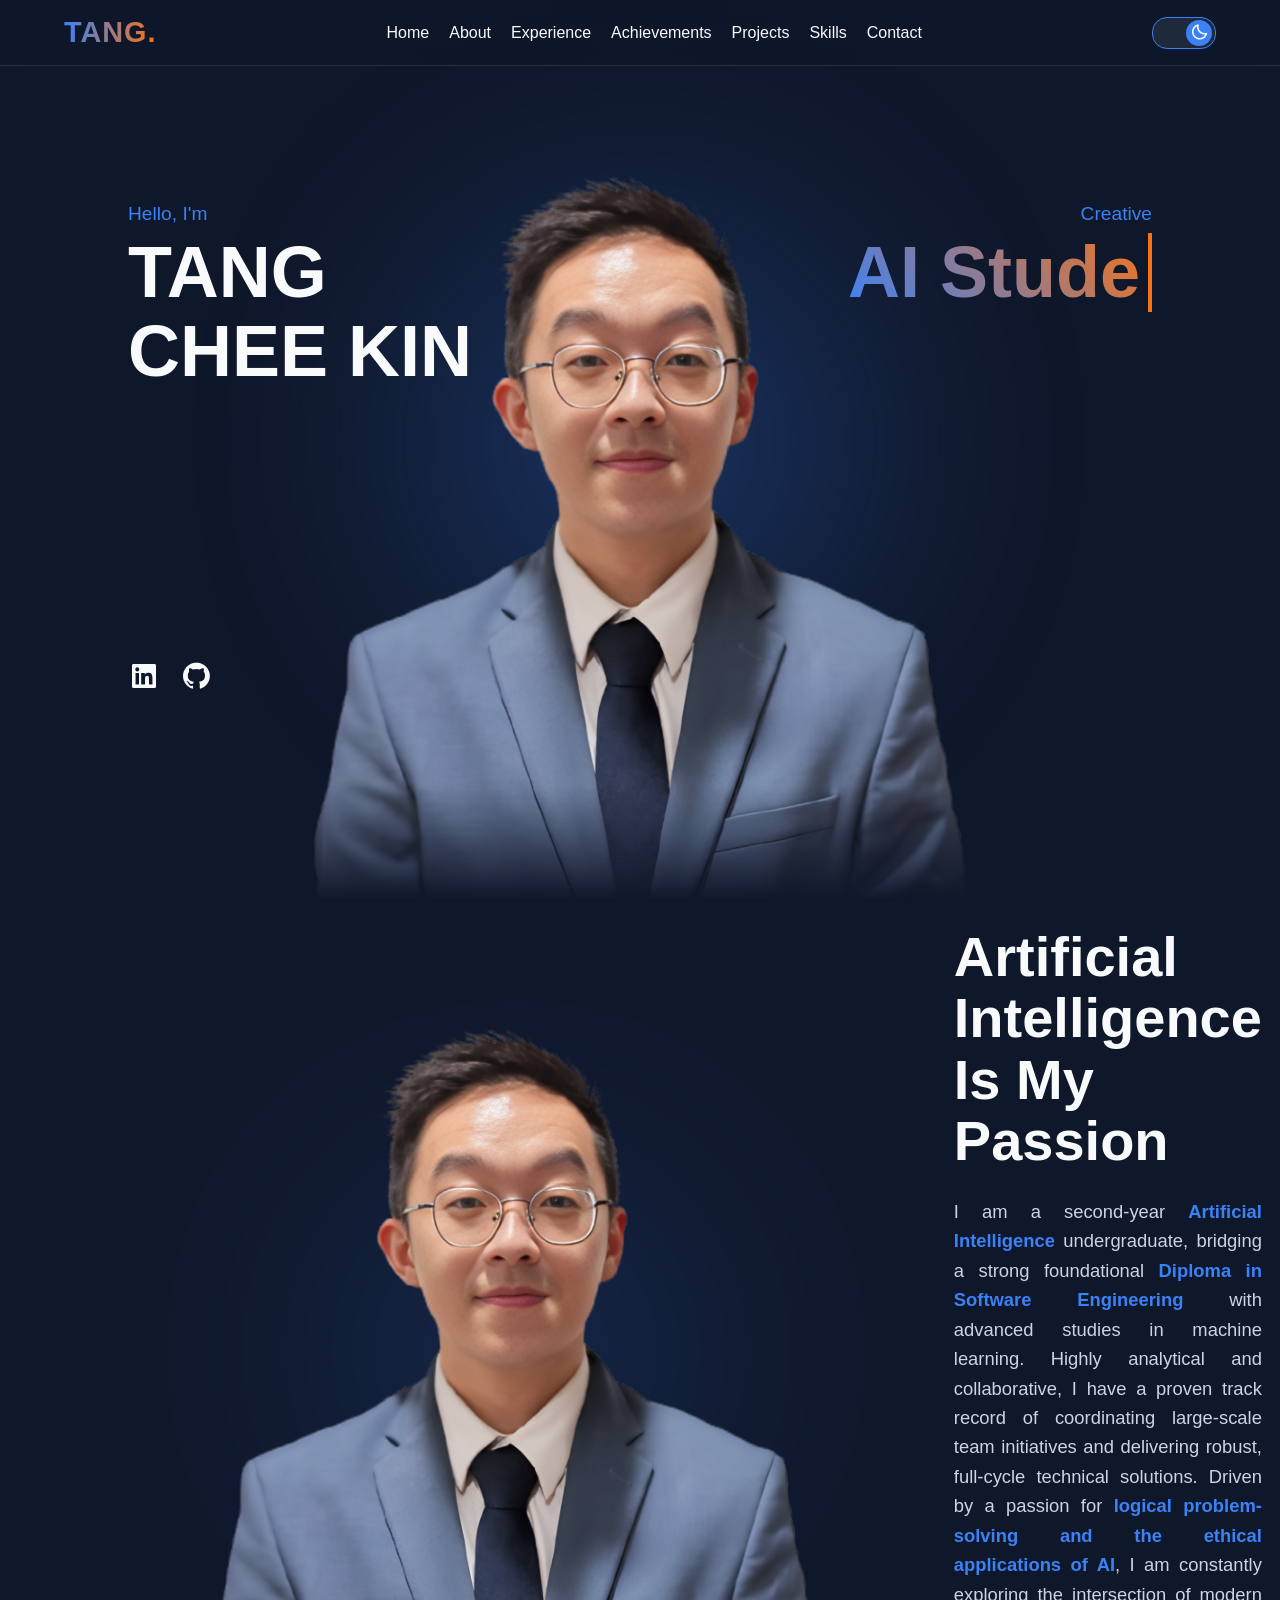
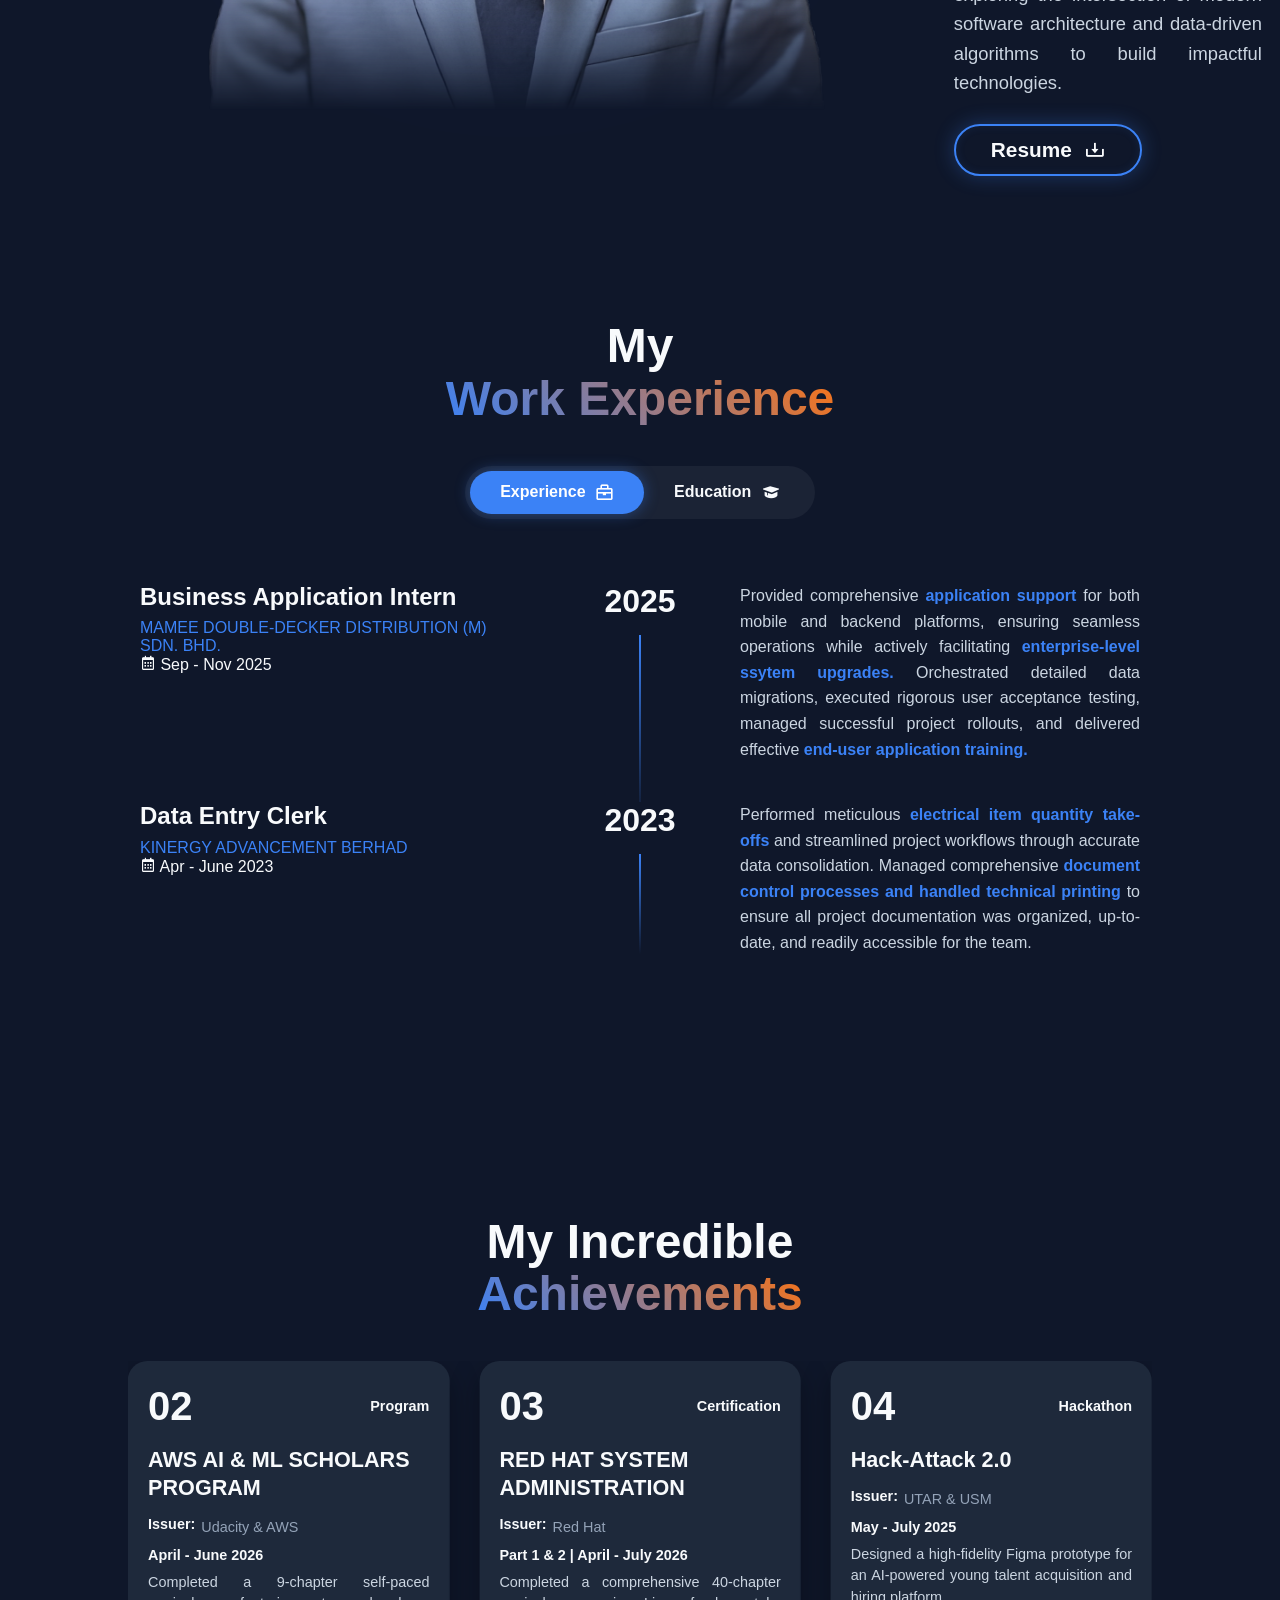
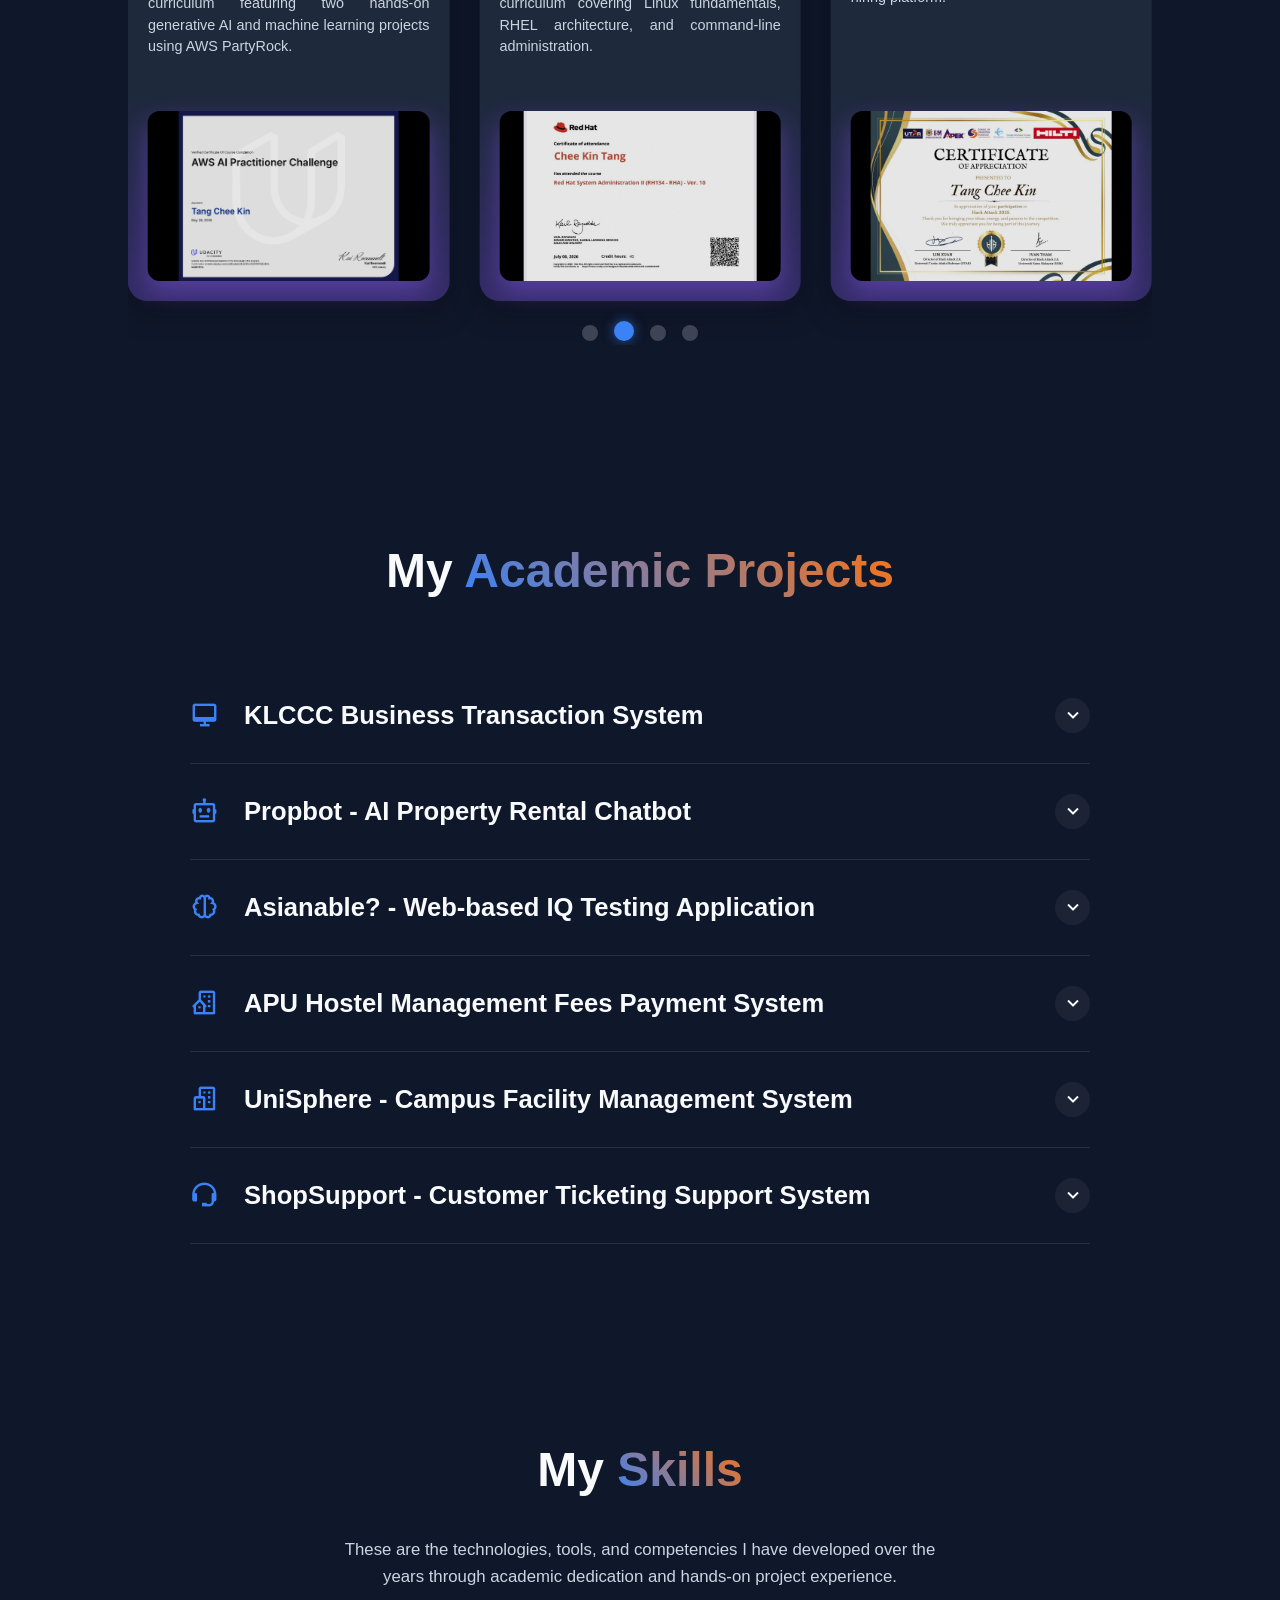
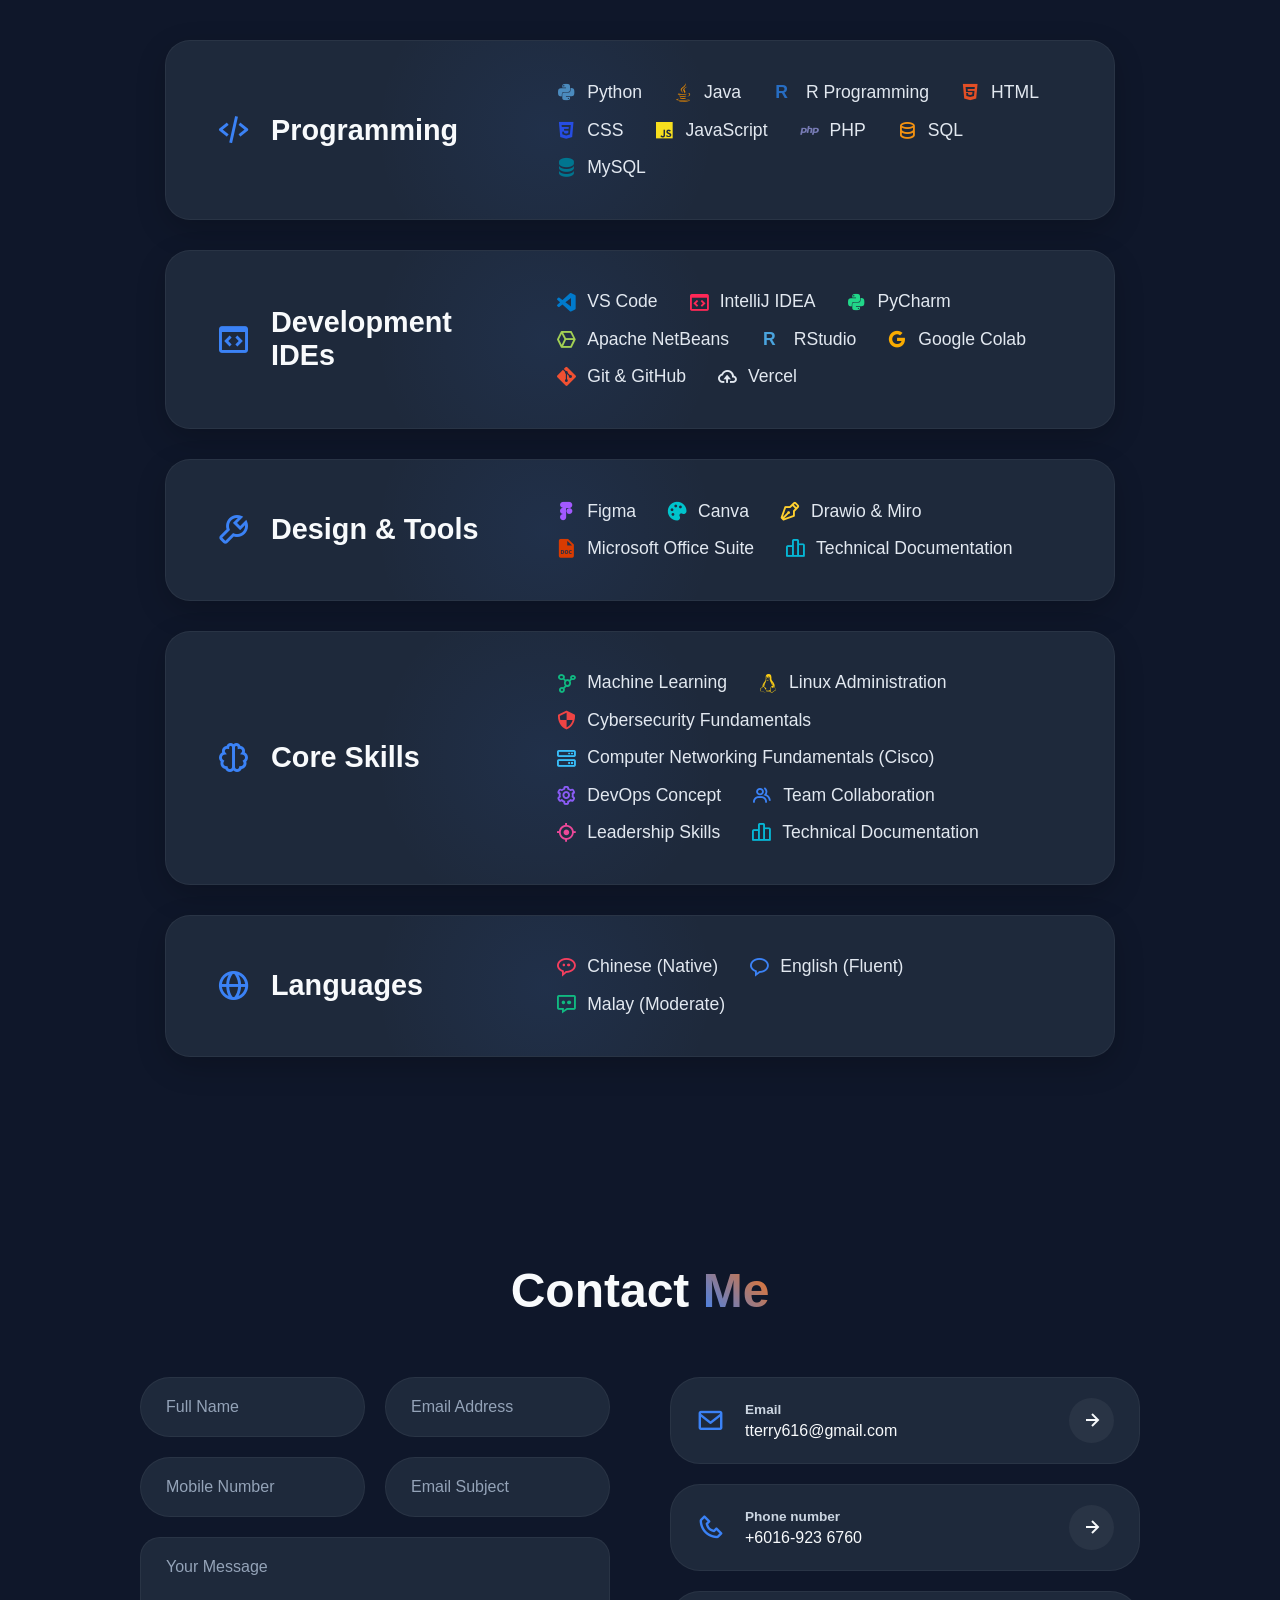
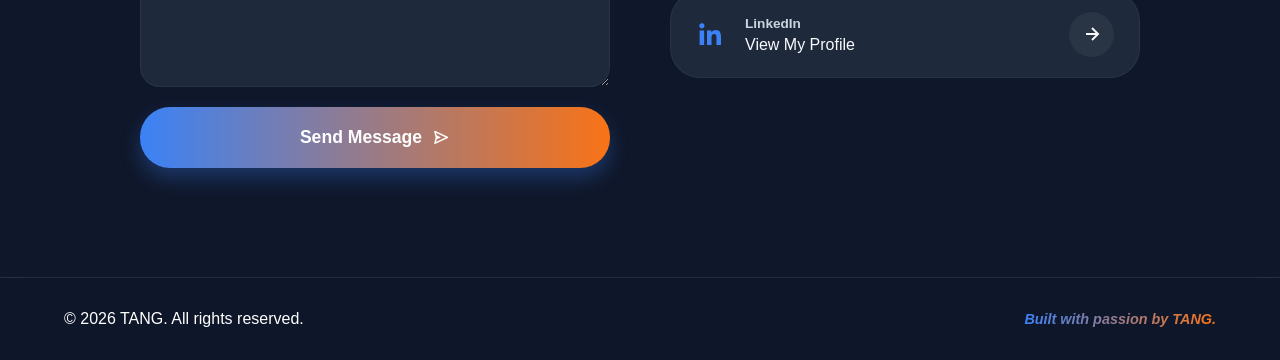
==== commit 8e945a8e: "Add Source Code BTN at Project Section & add embedded demo video" ====
--- a/CKPortFolio.html
+++ b/CKPortFolio.html
@@ -339,6 +339,7 @@
         
         <div class="accordion-container">
             
+            <!-- Project 1: KLCCC -->
             <div class="accordion-item scroll-fade-up delay-1">
                 <div class="accordion-header">
                     <div class="header-left">
@@ -355,10 +356,21 @@
                         <div class="tech-stack">
                             <span class="tech-badge"><i class='bx bxl-python'></i> Python</span>
                         </div>
-                    </div>
-                </div>
-            </div>
-
+                        
+                        <!-- Project Actions & Video Demo -->
+                        <div class="project-actions">
+                            <a href="https://github.com/CK-Tang0413/KLCCC_Business_Transaction_System.git" target="_blank" class="github-btn">
+                                <i class='bx bxl-github'></i> View Source Code
+                            </a>
+                        </div>
+                        <div class="video-container">
+                            <iframe src="https://www.youtube.com/embed/YOUR_VIDEO_ID" allowfullscreen></iframe>
+                        </div>
+                    </div>
+                </div>
+            </div>
+
+            <!-- Project 2: Propbot -->
             <div class="accordion-item scroll-fade-up delay-2">
                 <div class="accordion-header">
                     <div class="header-left">
@@ -375,10 +387,21 @@
                         <div class="tech-stack">
                             <span class="tech-badge"><i class='bx bx-bot'></i> Botpress</span>
                         </div>
-                    </div>
-                </div>
-            </div>
-
+
+                        <!-- Project Actions & Video Demo -->
+                        <div class="project-actions">
+                            <a href="https://cdn.botpress.cloud/webchat/v2/shareable.html?botId=e2d91cd5-ac7e-4927-9499-336a4e21f19d" target="_blank" class="github-btn">
+                                <i class='bx bx-rocket'></i> Test ChatBot
+                            </a>
+                        </div>
+                        <div class="video-container">
+                            <iframe src="https://www.youtube.com/embed/YOUR_VIDEO_ID" allowfullscreen></iframe>
+                        </div>
+                    </div>
+                </div>
+            </div>
+
+            <!-- Project 3: Asianable? -->
             <div class="accordion-item scroll-fade-up delay-3">
                 <div class="accordion-header">
                     <div class="header-left">
@@ -399,10 +422,21 @@
                             <span class="tech-badge"><i class='bx bxl-php'></i> PHP</span>
                             <span class="tech-badge"><i class='bx bxs-data'></i> MySQL</span>
                         </div>
-                    </div>
-                </div>
-            </div>
-
+
+                        <!-- Project Actions & Video Demo -->
+                        <div class="project-actions">
+                            <a href="https://github.com/CK-Tang0413/Asianable.git" target="_blank" class="github-btn">
+                                <i class='bx bxl-github'></i> View Source Code
+                            </a>
+                        </div>
+                        <div class="video-container">
+                            <iframe src="https://www.youtube.com/embed/slJBYN-m8qA?si=6N8QjPfw8lVnLfqp" allowfullscreen></iframe>
+                        </div>
+                    </div>
+                </div>
+            </div>
+
+            <!-- Project 4: APU Hostel Management -->
             <div class="accordion-item scroll-fade-up delay-4">
                 <div class="accordion-header">
                     <div class="header-left">
@@ -419,10 +453,21 @@
                         <div class="tech-stack">
                             <span class="tech-badge"><i class='bx bxl-java'></i> Java</span>
                         </div>
-                    </div>
-                </div>
-            </div>
-
+
+                        <!-- Project Actions & Video Demo -->
+                        <div class="project-actions">
+                            <a href="https://github.com/CK-Tang0413/APU_Hostel_Fee_Management_System.git" target="_blank" class="github-btn">
+                                <i class='bx bxl-github'></i> View Source Code
+                            </a>
+                        </div>
+                        <div class="video-container">
+                            <iframe src="https://www.youtube.com/embed/YOUR_VIDEO_ID" allowfullscreen></iframe>
+                        </div>
+                    </div>
+                </div>
+            </div>
+
+            <!-- Project 5: UniSphere -->
             <div class="accordion-item scroll-fade-up delay-5">
                 <div class="accordion-header">
                     <div class="header-left">
@@ -443,10 +488,21 @@
                             <span class="tech-badge"><i class='bx bxl-php'></i> PHP</span>
                             <span class="tech-badge"><i class='bx bxs-data'></i> MySQL</span>
                         </div>
-                    </div>
-                </div>
-            </div>
-
+
+                        <!-- Project Actions & Video Demo -->
+                        <div class="project-actions">
+                            <a href="https://github.com/CK-Tang0413/UniSphere.git" target="_blank" class="github-btn">
+                                <i class='bx bxl-github'></i> View Source Code
+                            </a>
+                        </div>
+                        <div class="video-container">
+                            <iframe src="https://www.youtube.com/embed/domUbFc7RoU?si=_gQIQew3GyIV8E_q" allowfullscreen></iframe>
+                        </div>
+                    </div>
+                </div>
+            </div>
+
+            <!-- Project 6: ShopSupport -->
             <div class="accordion-item scroll-fade-up delay-6">
                 <div class="accordion-header">
                     <div class="header-left">
@@ -462,6 +518,16 @@
                         <p>A customer service ticketing system built with JogetDX applying DevOps principles. It facilitates the end-to-end processing of customer inquiries and refund requests across staff and administrative roles.</p>
                         <div class="tech-stack">
                             <span class="tech-badge"><i class='bx bx-layer'></i> Joget DX</span>
+                        </div>
+
+                        <!-- Project Actions & Video Demo -->
+                        <div class="project-actions">
+                            <a href="#" target="_blank" class="github-btn">
+                                <i class='bx bx-link-external'></i> View Source Code
+                            </a>
+                        </div>
+                        <div class="video-container">
+                            <iframe src="https://www.youtube.com/embed/YOUR_VIDEO_ID" allowfullscreen></iframe>
                         </div>
                     </div>
                 </div>
--- a/CKPortFolio.css
+++ b/CKPortFolio.css
@@ -1080,10 +1080,71 @@
     color: #cbd5e1;
     line-height: 1.6;
     margin-bottom: 25px;
+    text-align: justify;
 }
 
 body.light-mode .content-inner p {
     color: #4b5563;
+}
+
+/* --- Project Actions & Buttons --- */
+.project-actions {
+    margin: 20px 0;
+}
+
+.github-btn {
+    display: inline-flex;
+    align-items: center;
+    gap: 8px;
+    /* Your signature Purple to Blue gradient */
+    background: linear-gradient(135deg, #8b5cf6 0%, #3b82f6 100%);
+    color: #ffffff !important; /* Forces white text for perfect contrast */
+    padding: 10px 18px;
+    border-radius: 8px;
+    text-decoration: none;
+    font-weight: 600;
+    font-size: 0.95rem;
+    transition: all 0.3s ease;
+    box-shadow: 0 4px 15px rgba(139, 92, 246, 0.3); /* Subtle purple glow */
+}
+
+.github-btn:hover {
+    transform: translateY(-2px);
+    /* Slightly deeper gradient on hover */
+    background: linear-gradient(135deg, #7c3aed 0%, #2563eb 100%); 
+    box-shadow: 0 6px 20px rgba(139, 92, 246, 0.5); /* Stronger glow on hover */
+    color: #ffffff !important;
+}
+
+/* --- Light Mode Enhancements --- */
+body.light-mode .github-btn {
+    /* Slightly stronger shadow so the button pops off the light background */
+    box-shadow: 0 6px 15px rgba(139, 92, 246, 0.4); 
+}
+
+body.light-mode .github-btn:hover {
+    box-shadow: 0 8px 22px rgba(139, 92, 246, 0.6);
+}
+
+/* --- Responsive YouTube Embed --- */
+.video-container {
+    position: relative;
+    padding-bottom: 56.25%; /* Forces a perfect 16:9 aspect ratio */
+    height: 0;
+    overflow: hidden;
+    border-radius: 10px;
+    box-shadow: 0 10px 30px rgba(0, 0, 0, 0.3);
+    margin-top: 15px;
+    background-color: #000;
+}
+
+.video-container iframe {
+    position: absolute;
+    top: 0;
+    left: 0;
+    width: 100%;
+    height: 100%;
+    border: none;
 }
 
 /* =========================================
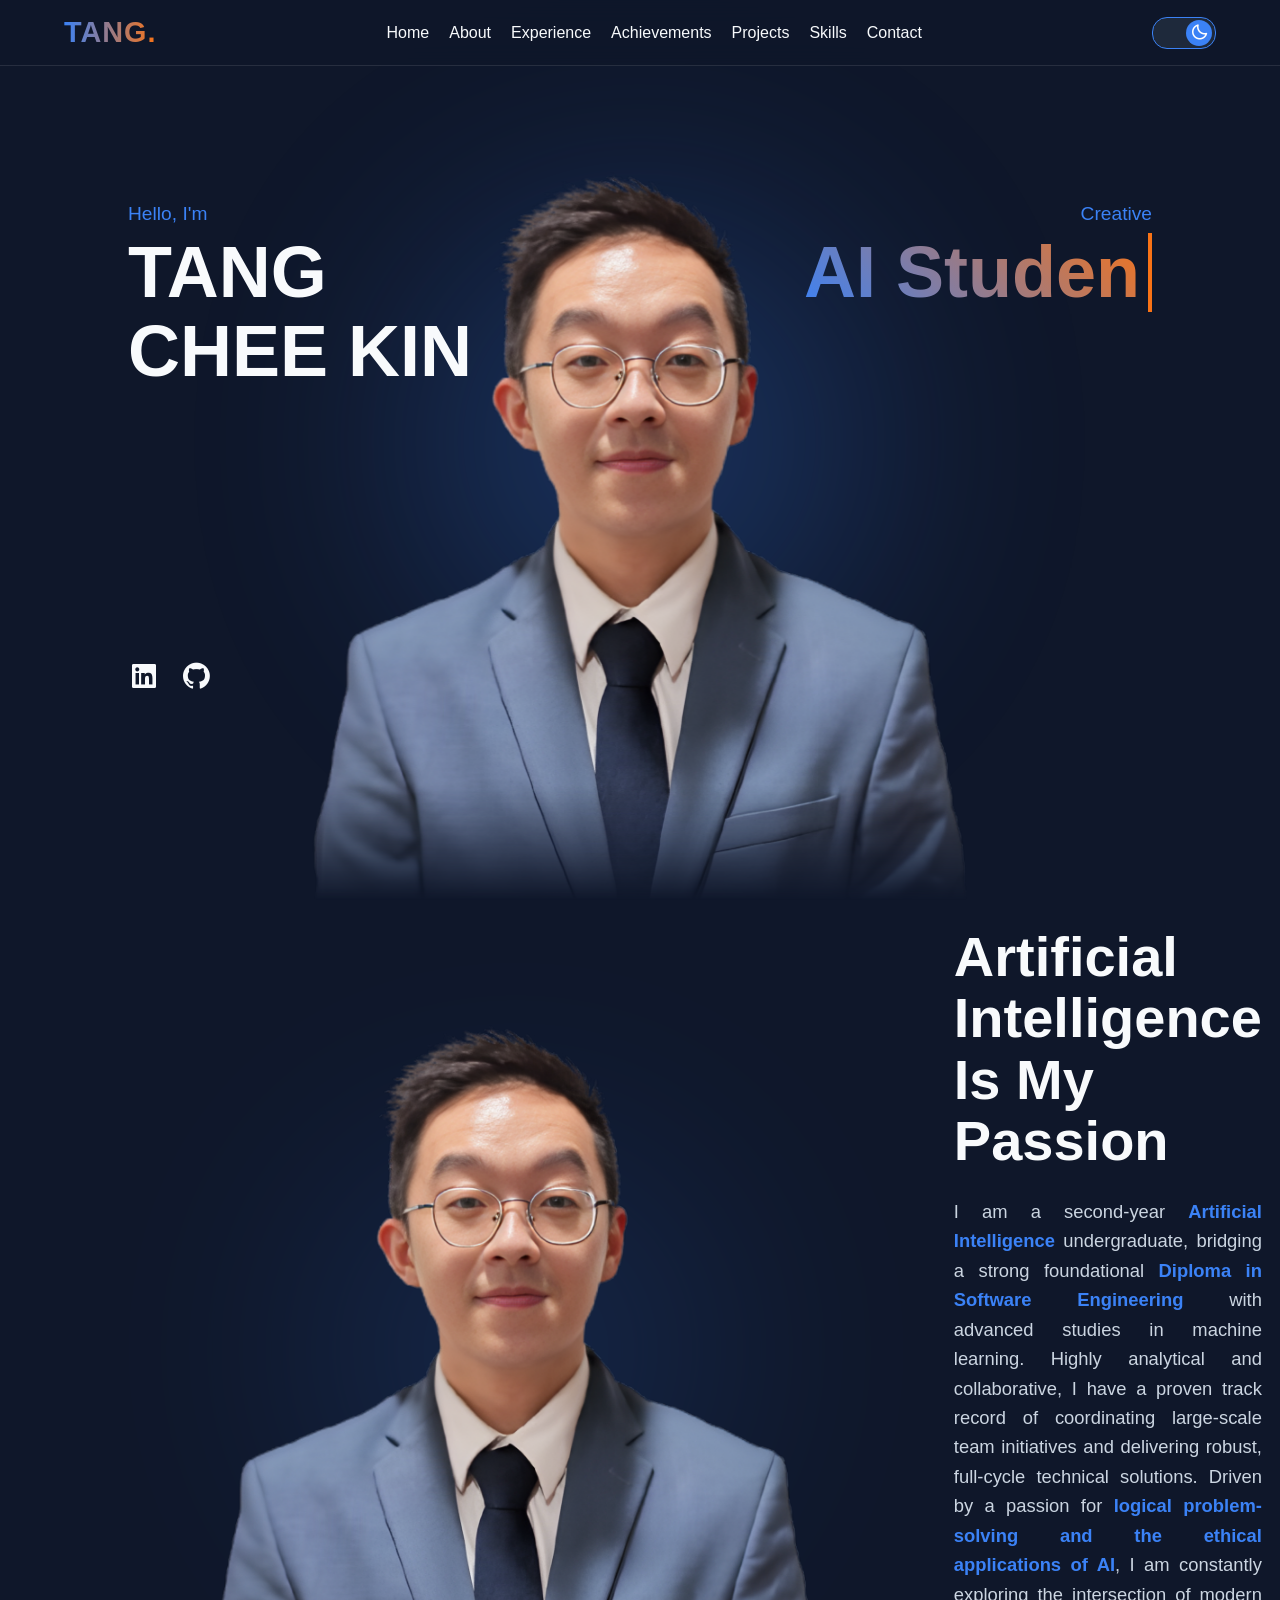
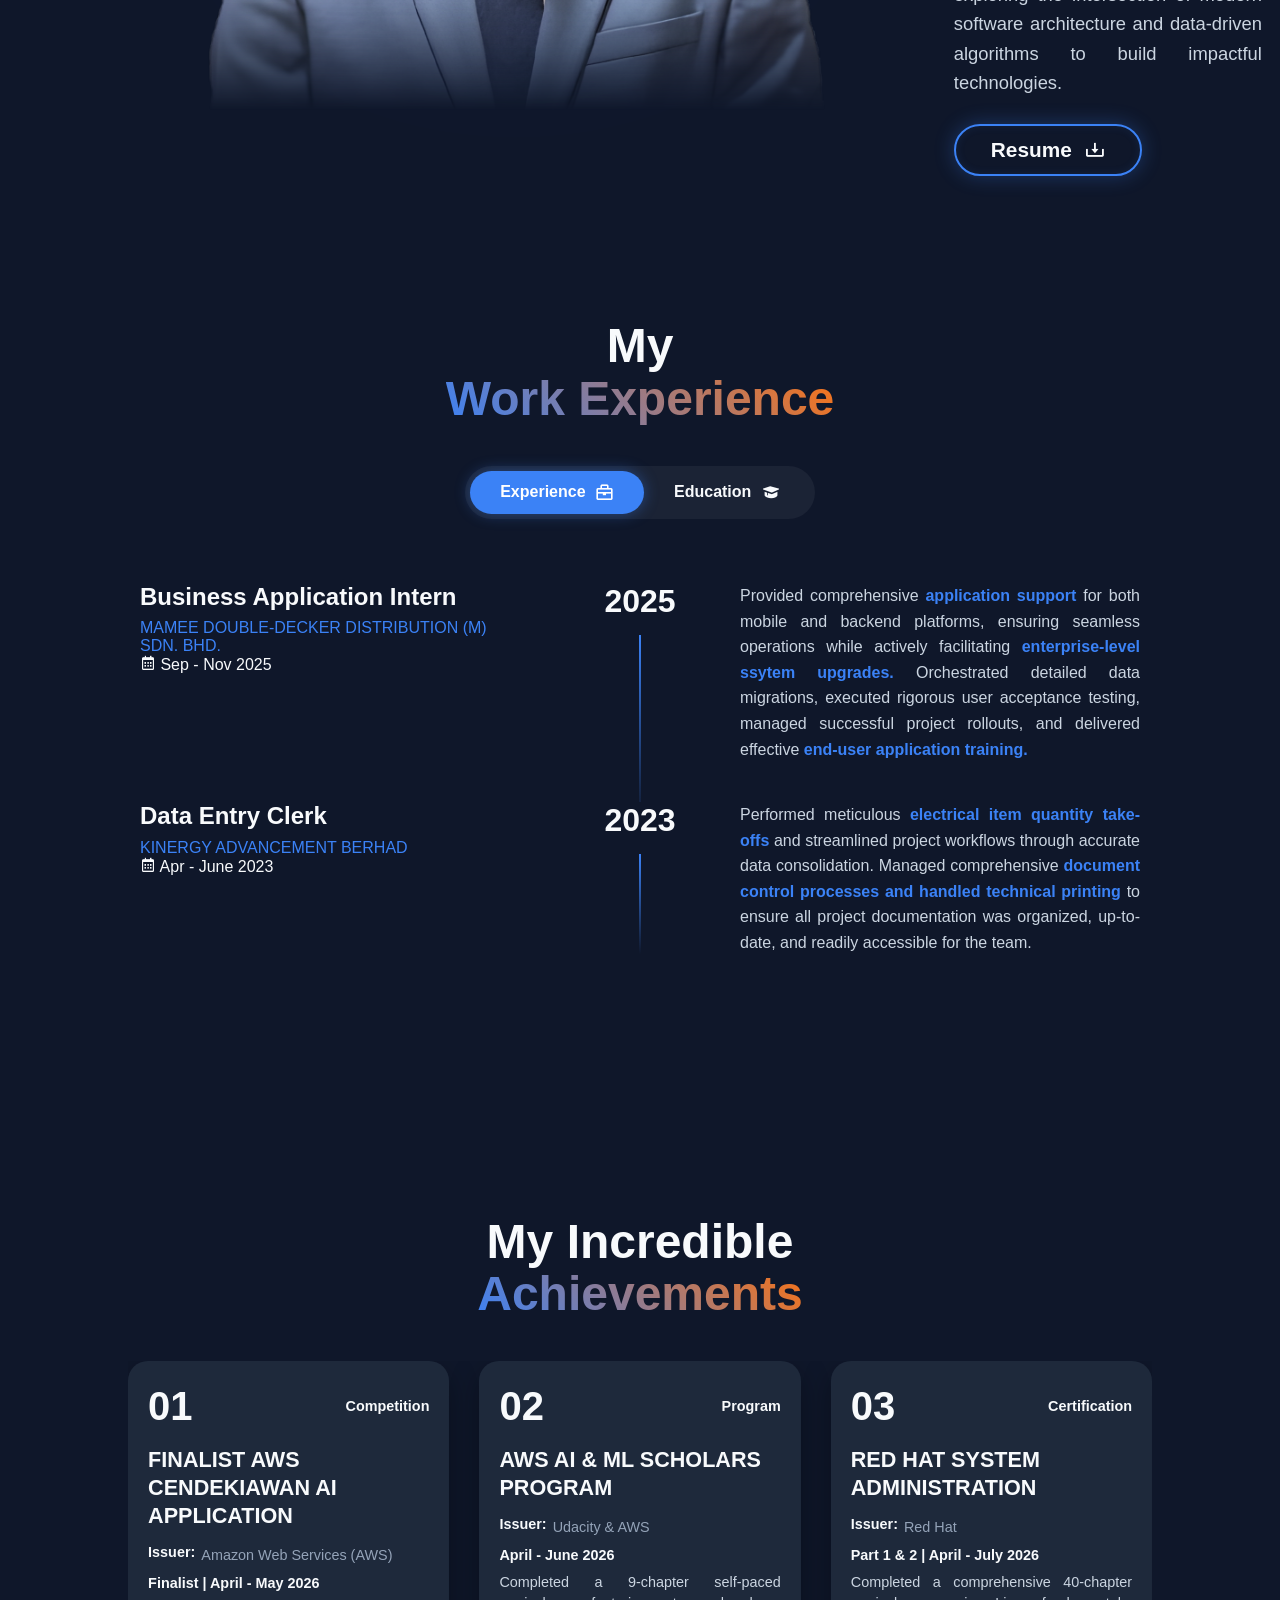
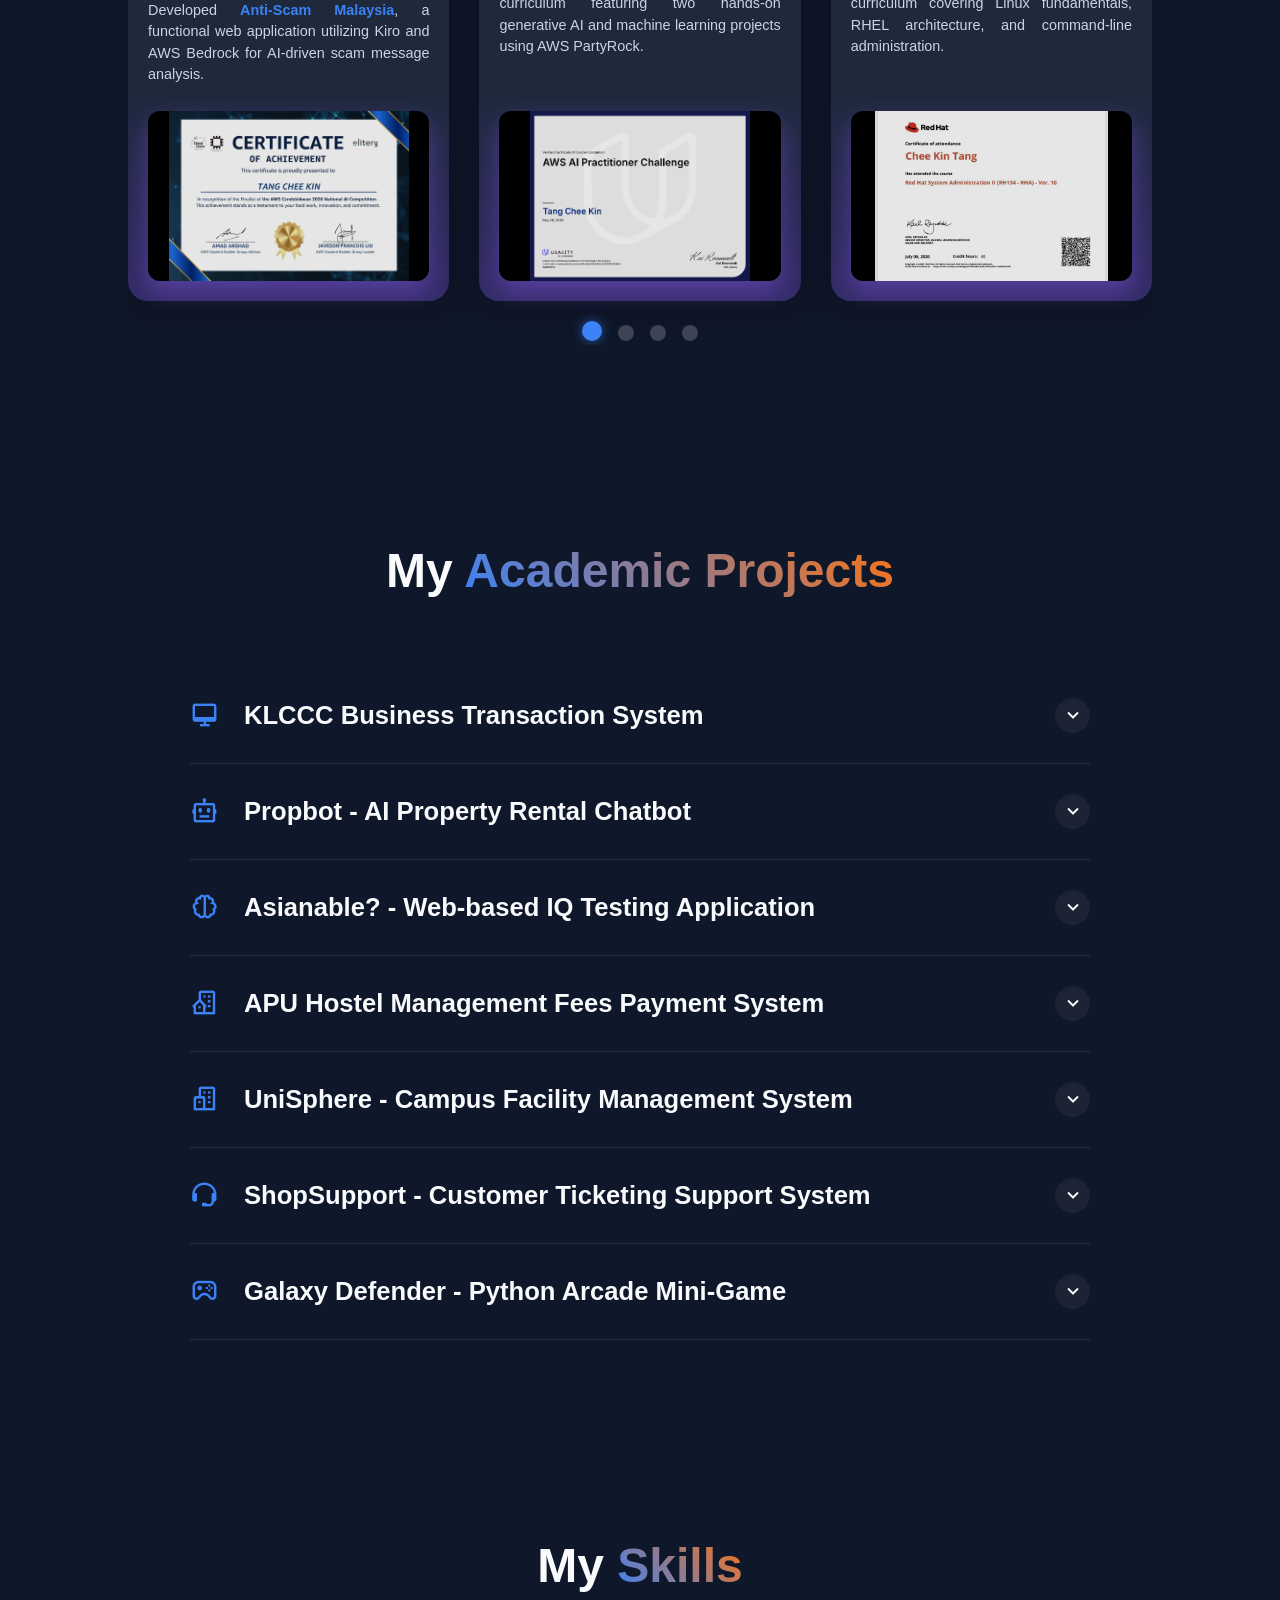
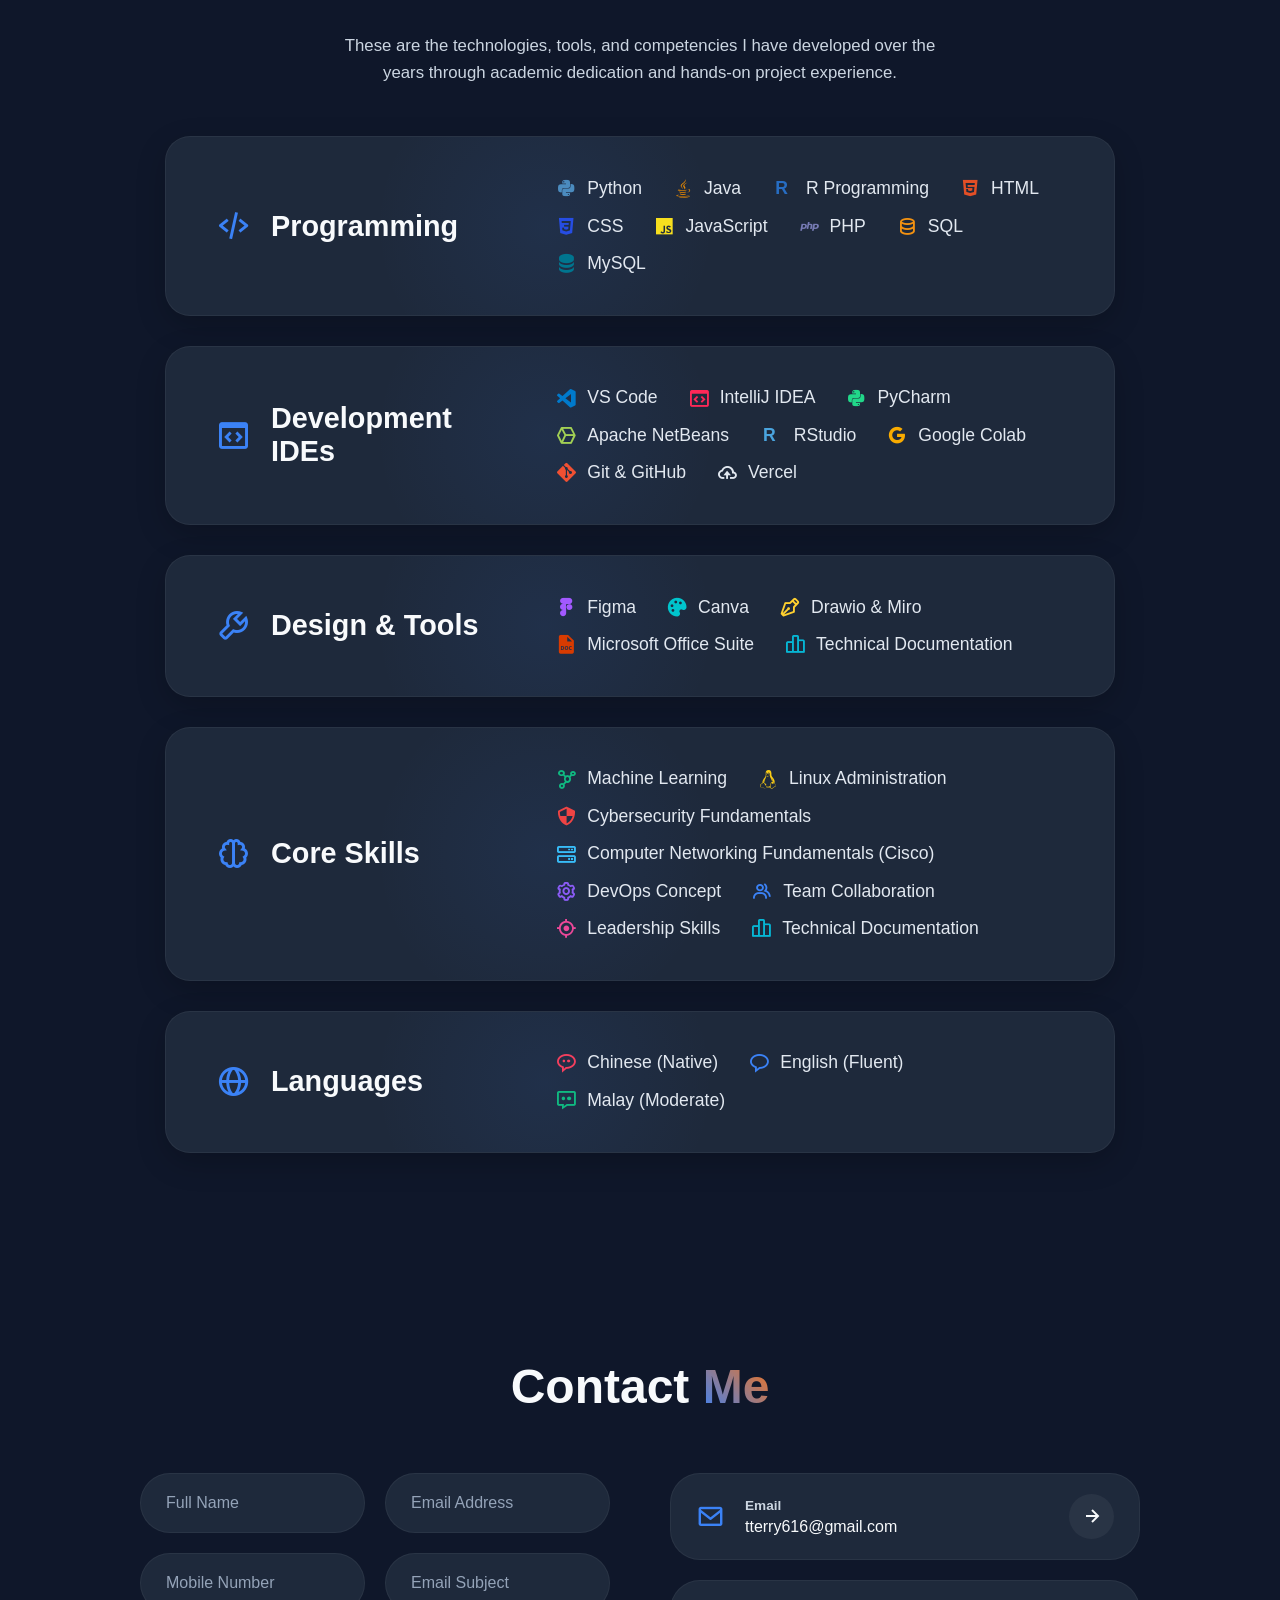
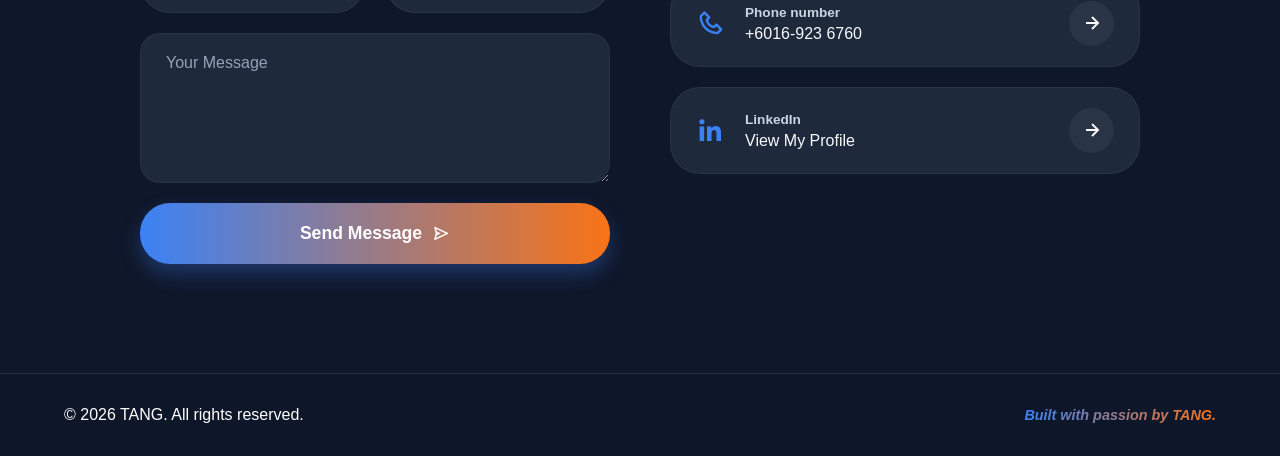
==== commit 5785277e: "Add new Project to Project Section" ====
--- a/CKPortFolio.html
+++ b/CKPortFolio.html
@@ -533,6 +533,37 @@
                 </div>
             </div>
 
+            <!-- Project 7: Galaxy Defender -->
+            <div class="accordion-item scroll-fade-up delay-7">
+                <div class="accordion-header">
+                    <div class="header-left">
+                        <i class='bx bx-joystick project-icon'></i>
+                        <h3 class="project-title">Galaxy Defender - Python Arcade Mini-Game</h3>
+                    </div>
+                    <div class="toggle-icon-bg">
+                        <i class='bx bx-chevron-down toggle-icon'></i>
+                    </div>
+                </div>
+                <div class="accordion-content">
+                    <div class="content-inner">
+                        <p>An interactive, arcade-style space shooter built entirely from scratch using Pygame. It demonstrates applied object-oriented programming, real-time event handling, and dynamic mathematical collision detection.</p>
+                        <div class="tech-stack">
+                            <span class="tech-badge"><i class='bx bxl-python' style="color: #4B8BBE;"></i> Python (Pygame)</span>
+                        </div>
+
+                        <!-- Project Actions & Video Demo -->
+                        <div class="project-actions">
+                            <a href="https://github.com/CK-Tang0413/galaxydefender.git" target="_blank" class="github-btn">
+                                <i class='bx bxl-github'></i> View Source Code
+                            </a>
+                        </div>
+                        <div class="video-container">
+                            <iframe src="https://www.youtube.com/embed/YOUR_VIDEO_ID" allowfullscreen></iframe>
+                        </div>
+                    </div>
+                </div>
+            </div>
+
         </div>
     </section>
 
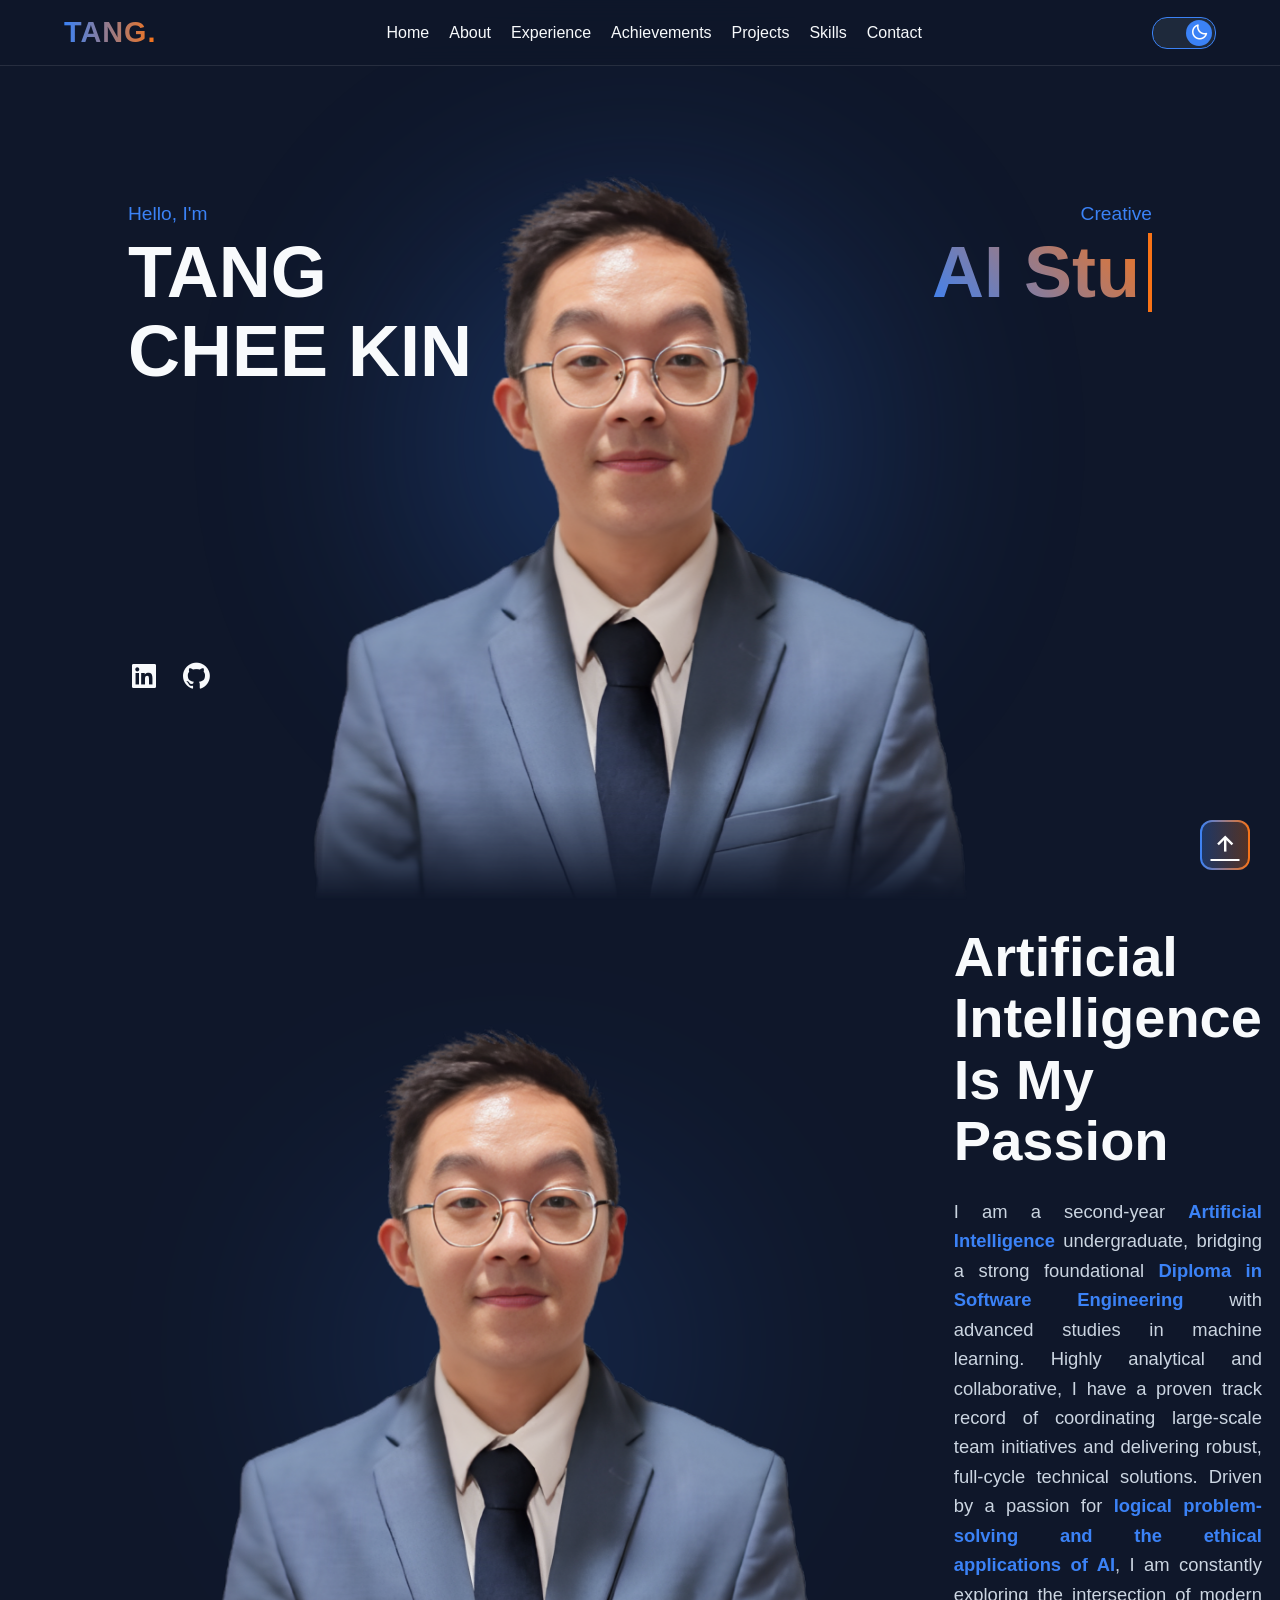
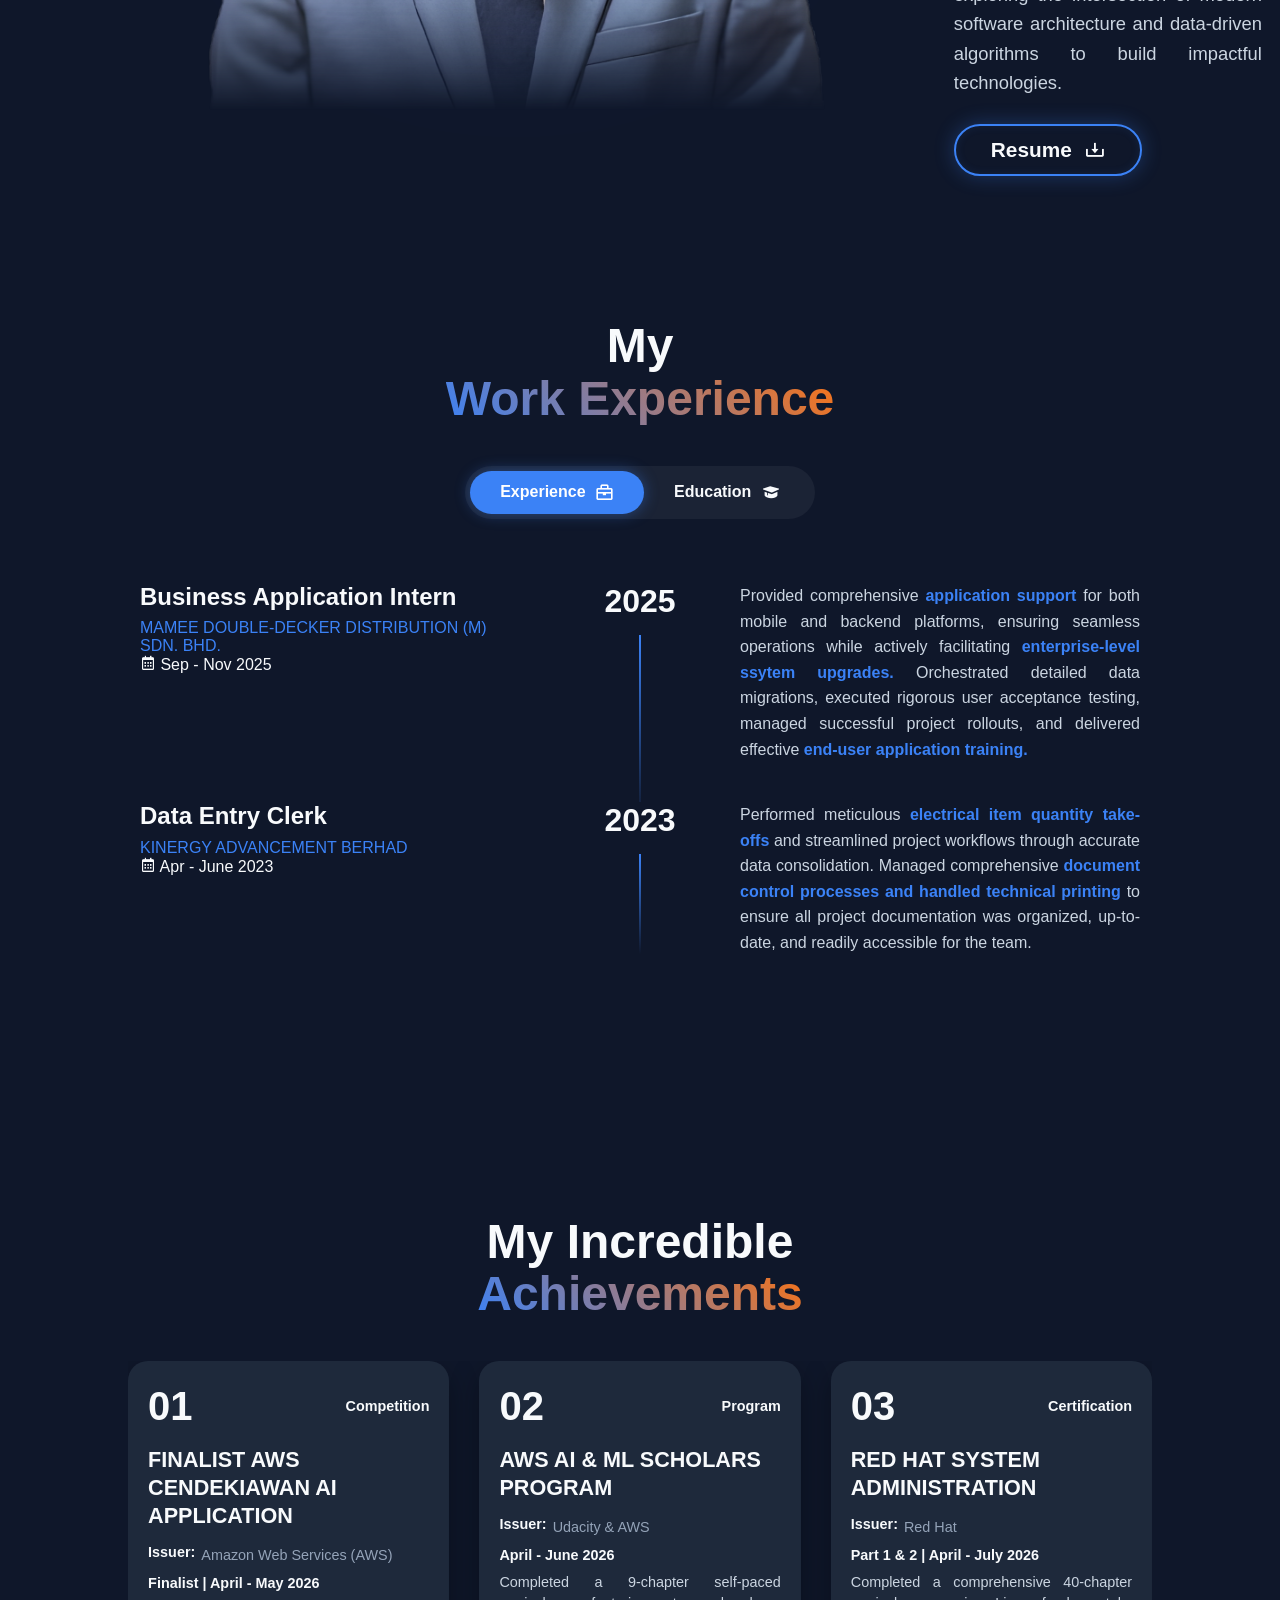
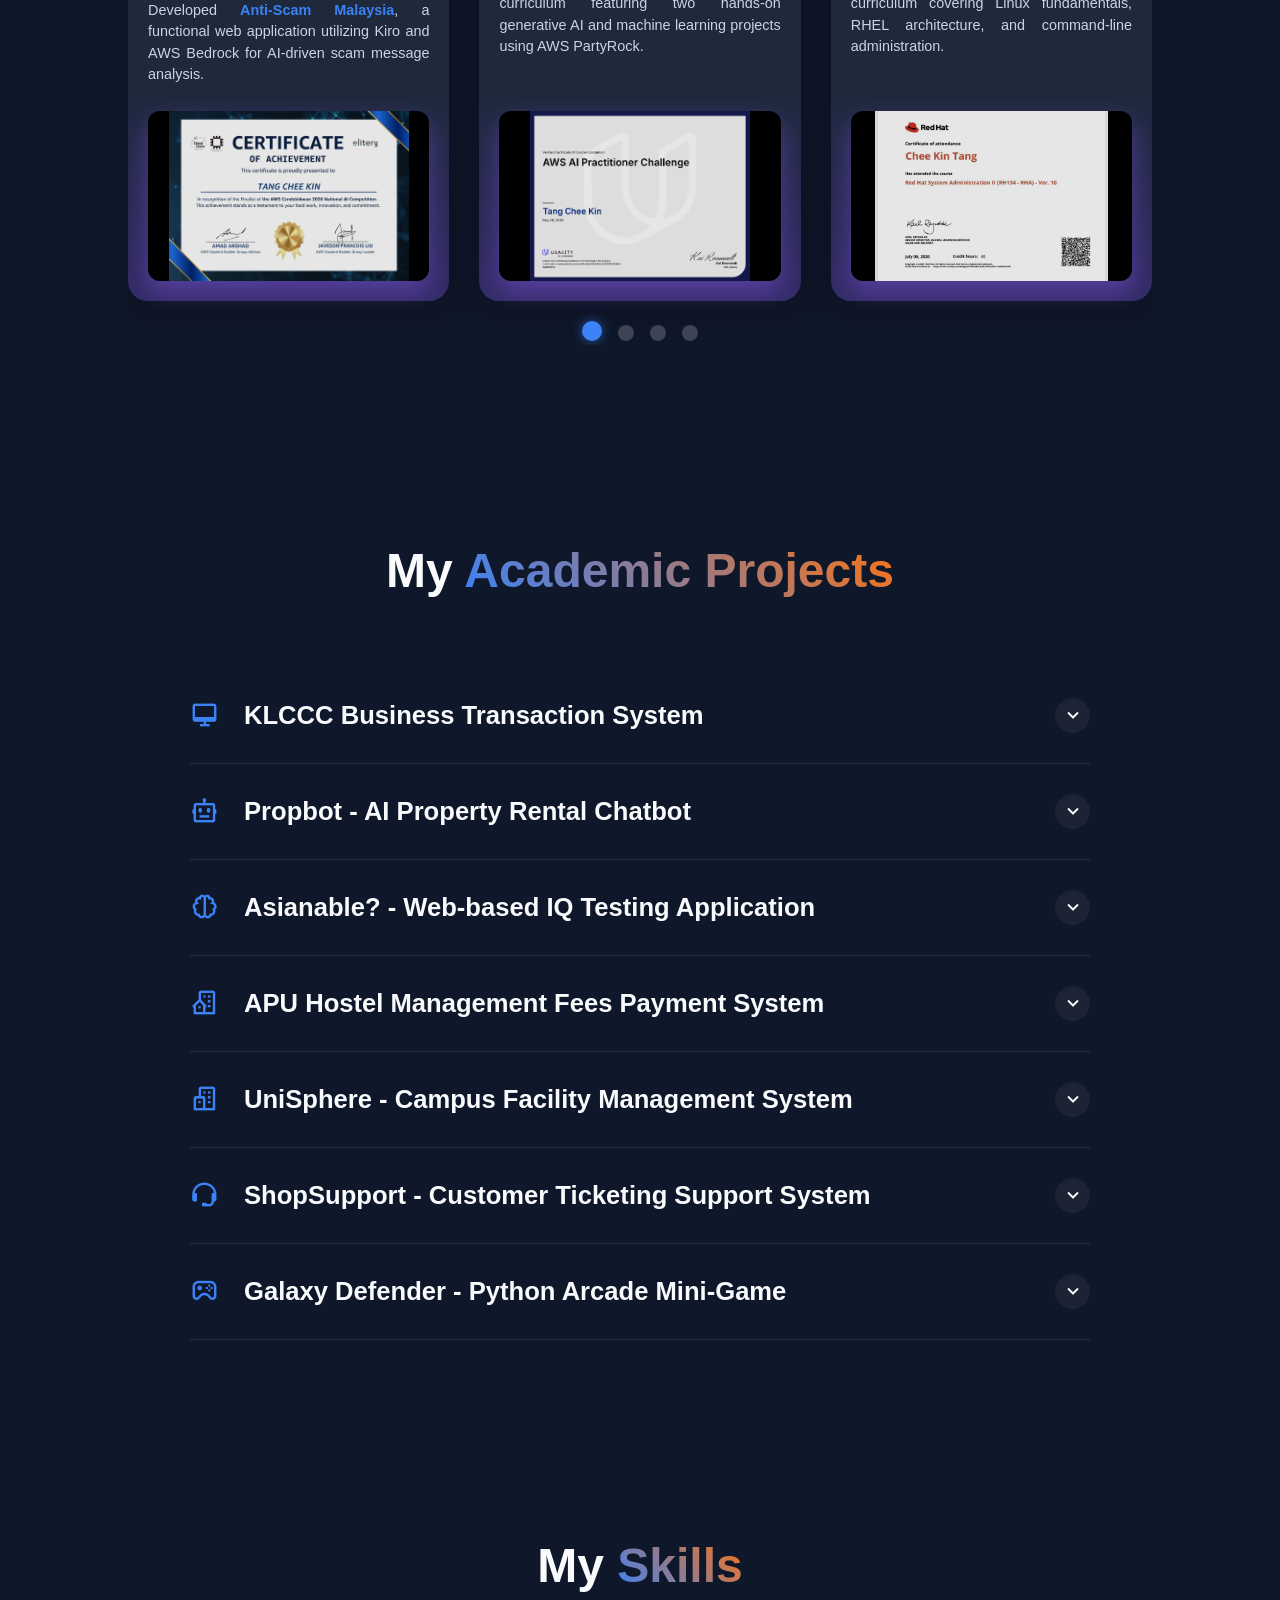
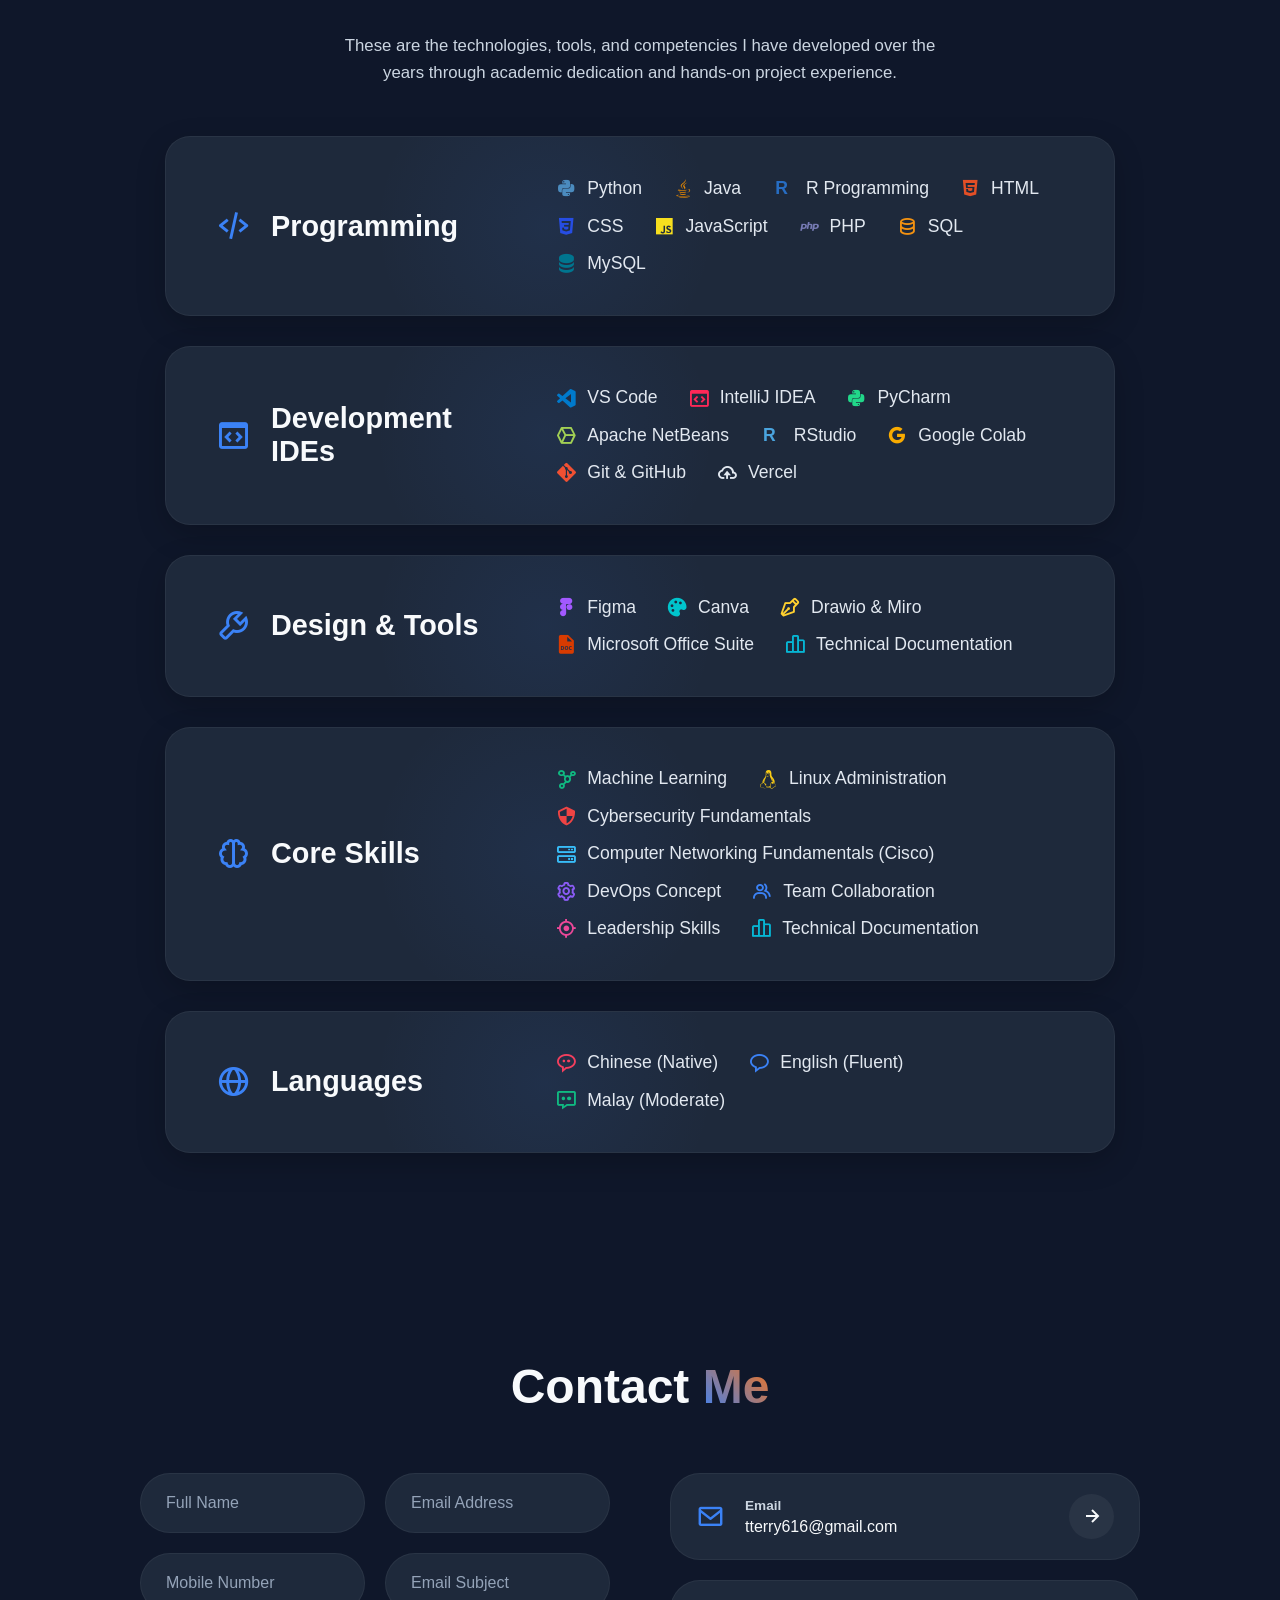
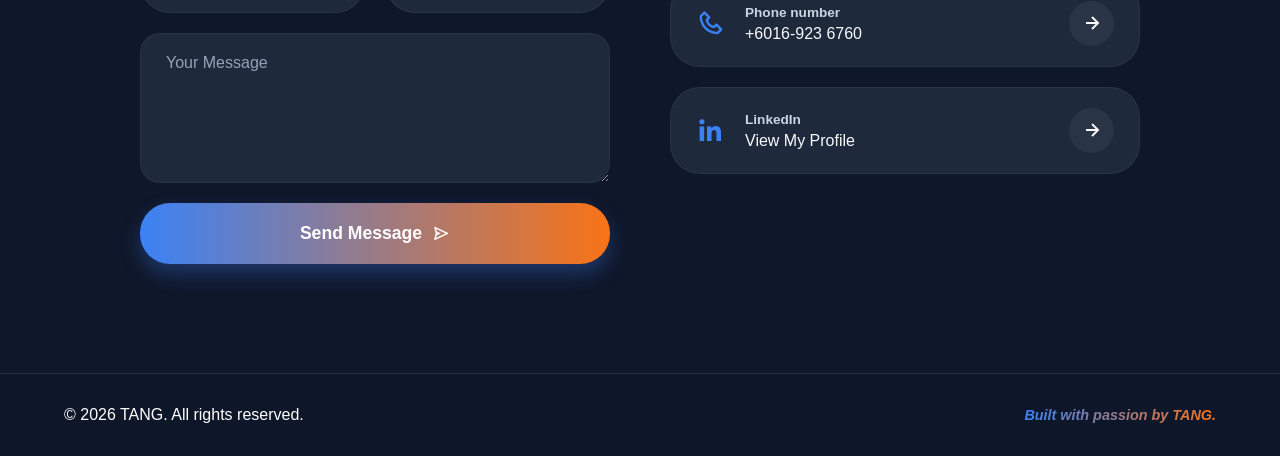
==== commit 6c88063e: "Add video for skills section" ====
--- a/CKPortFolio.html
+++ b/CKPortFolio.html
@@ -520,14 +520,8 @@
                             <span class="tech-badge"><i class='bx bx-layer'></i> Joget DX</span>
                         </div>
 
-                        <!-- Project Actions & Video Demo -->
-                        <div class="project-actions">
-                            <a href="#" target="_blank" class="github-btn">
-                                <i class='bx bx-link-external'></i> View Source Code
-                            </a>
-                        </div>
                         <div class="video-container">
-                            <iframe src="https://www.youtube.com/embed/YOUR_VIDEO_ID" allowfullscreen></iframe>
+                            <iframe src="https://www.youtube.com/embed/fFizDNB0tsY?si=F9zmXV_Di0r3JHCT" allowfullscreen></iframe>
                         </div>
                     </div>
                 </div>
@@ -558,7 +552,7 @@
                             </a>
                         </div>
                         <div class="video-container">
-                            <iframe src="https://www.youtube.com/embed/YOUR_VIDEO_ID" allowfullscreen></iframe>
+                            <iframe src="https://www.youtube.com/embed/waipvGdNtAc?si=pOI029gxZOWMHYA3" allowfullscreen></iframe>
                         </div>
                     </div>
                 </div>
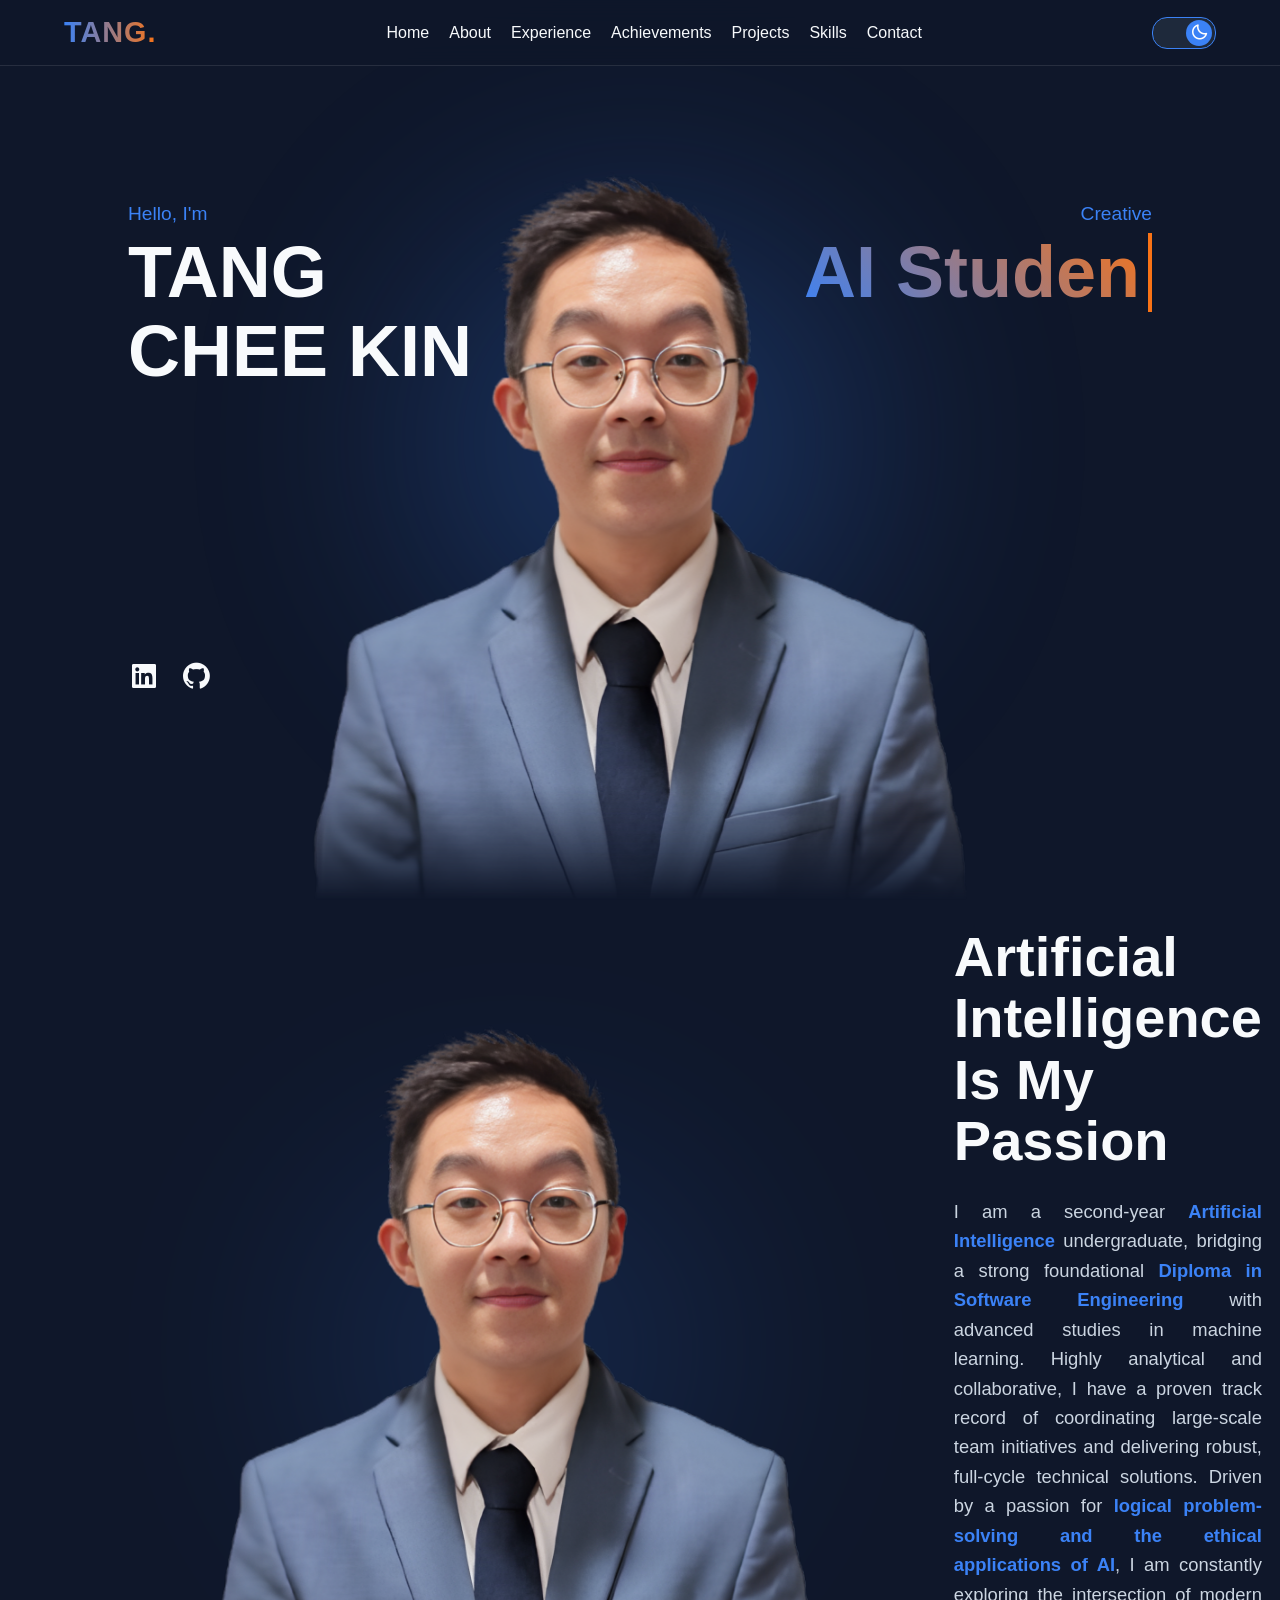
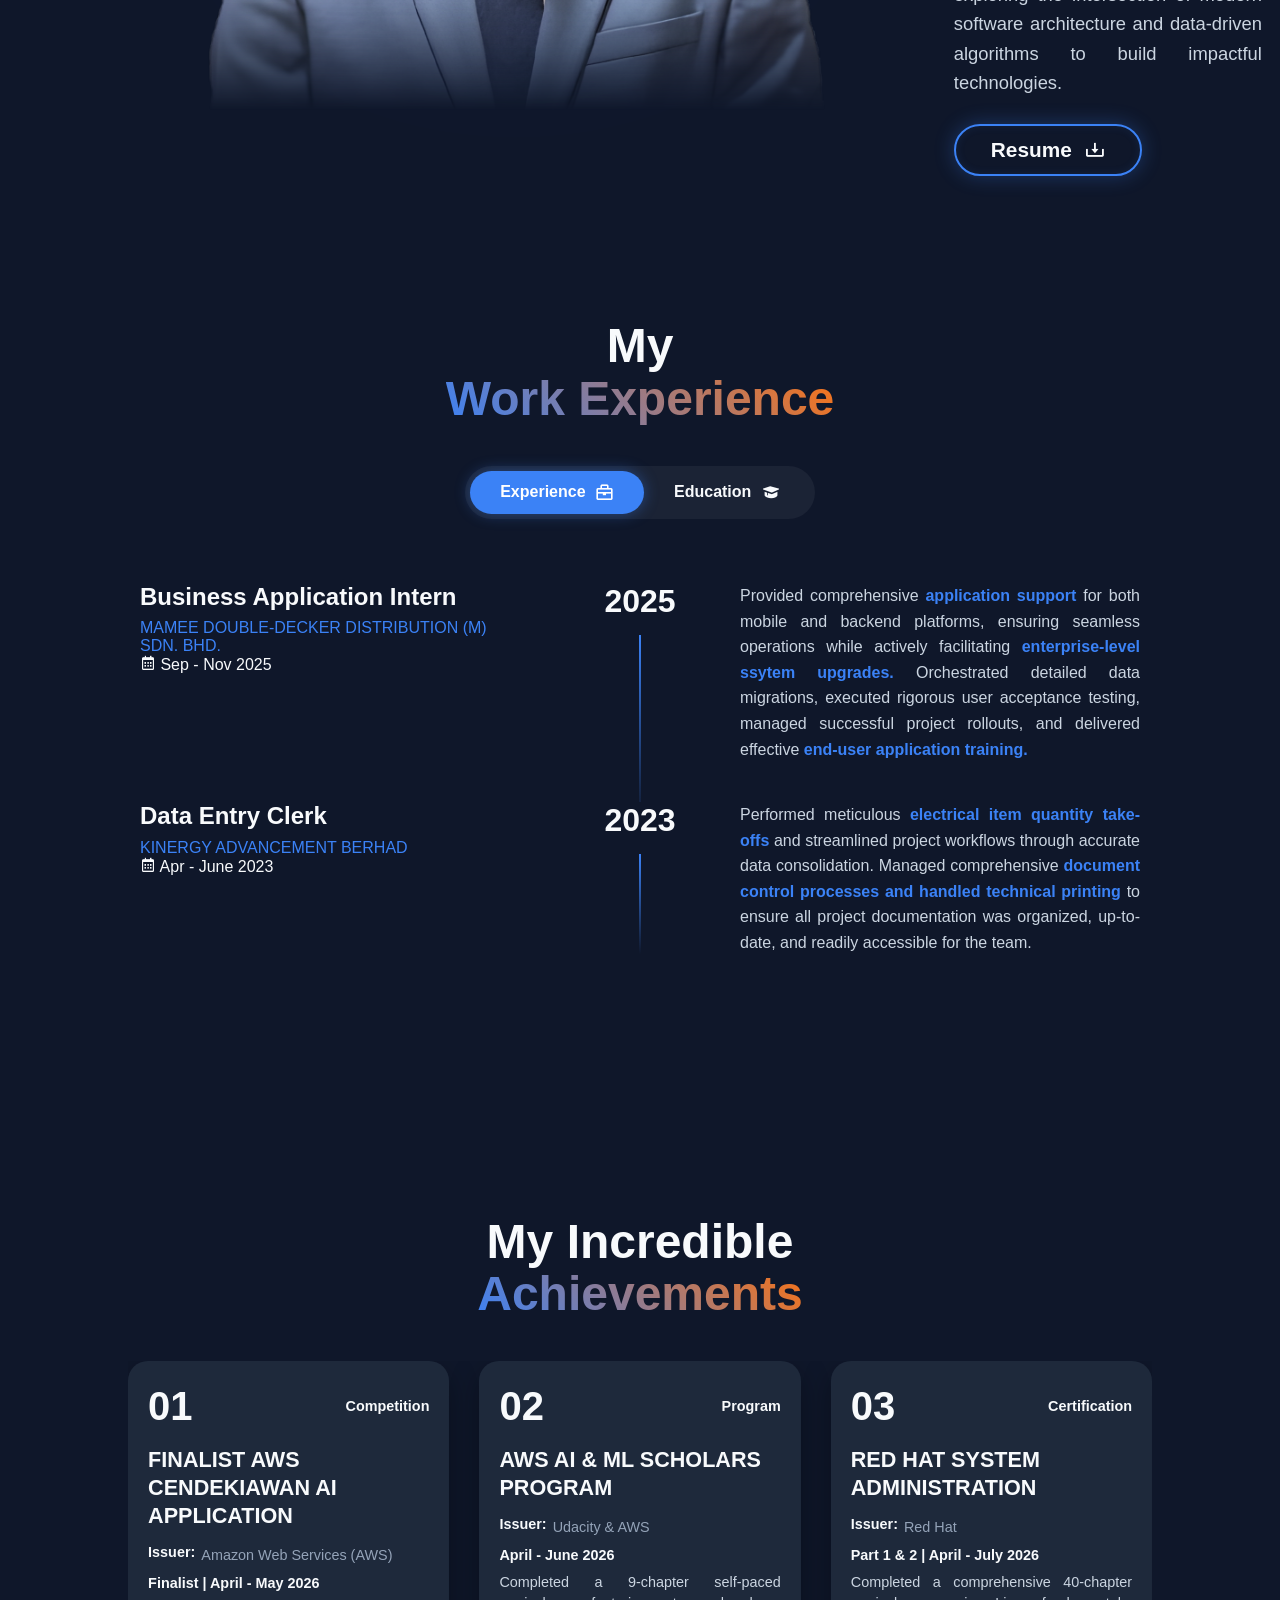
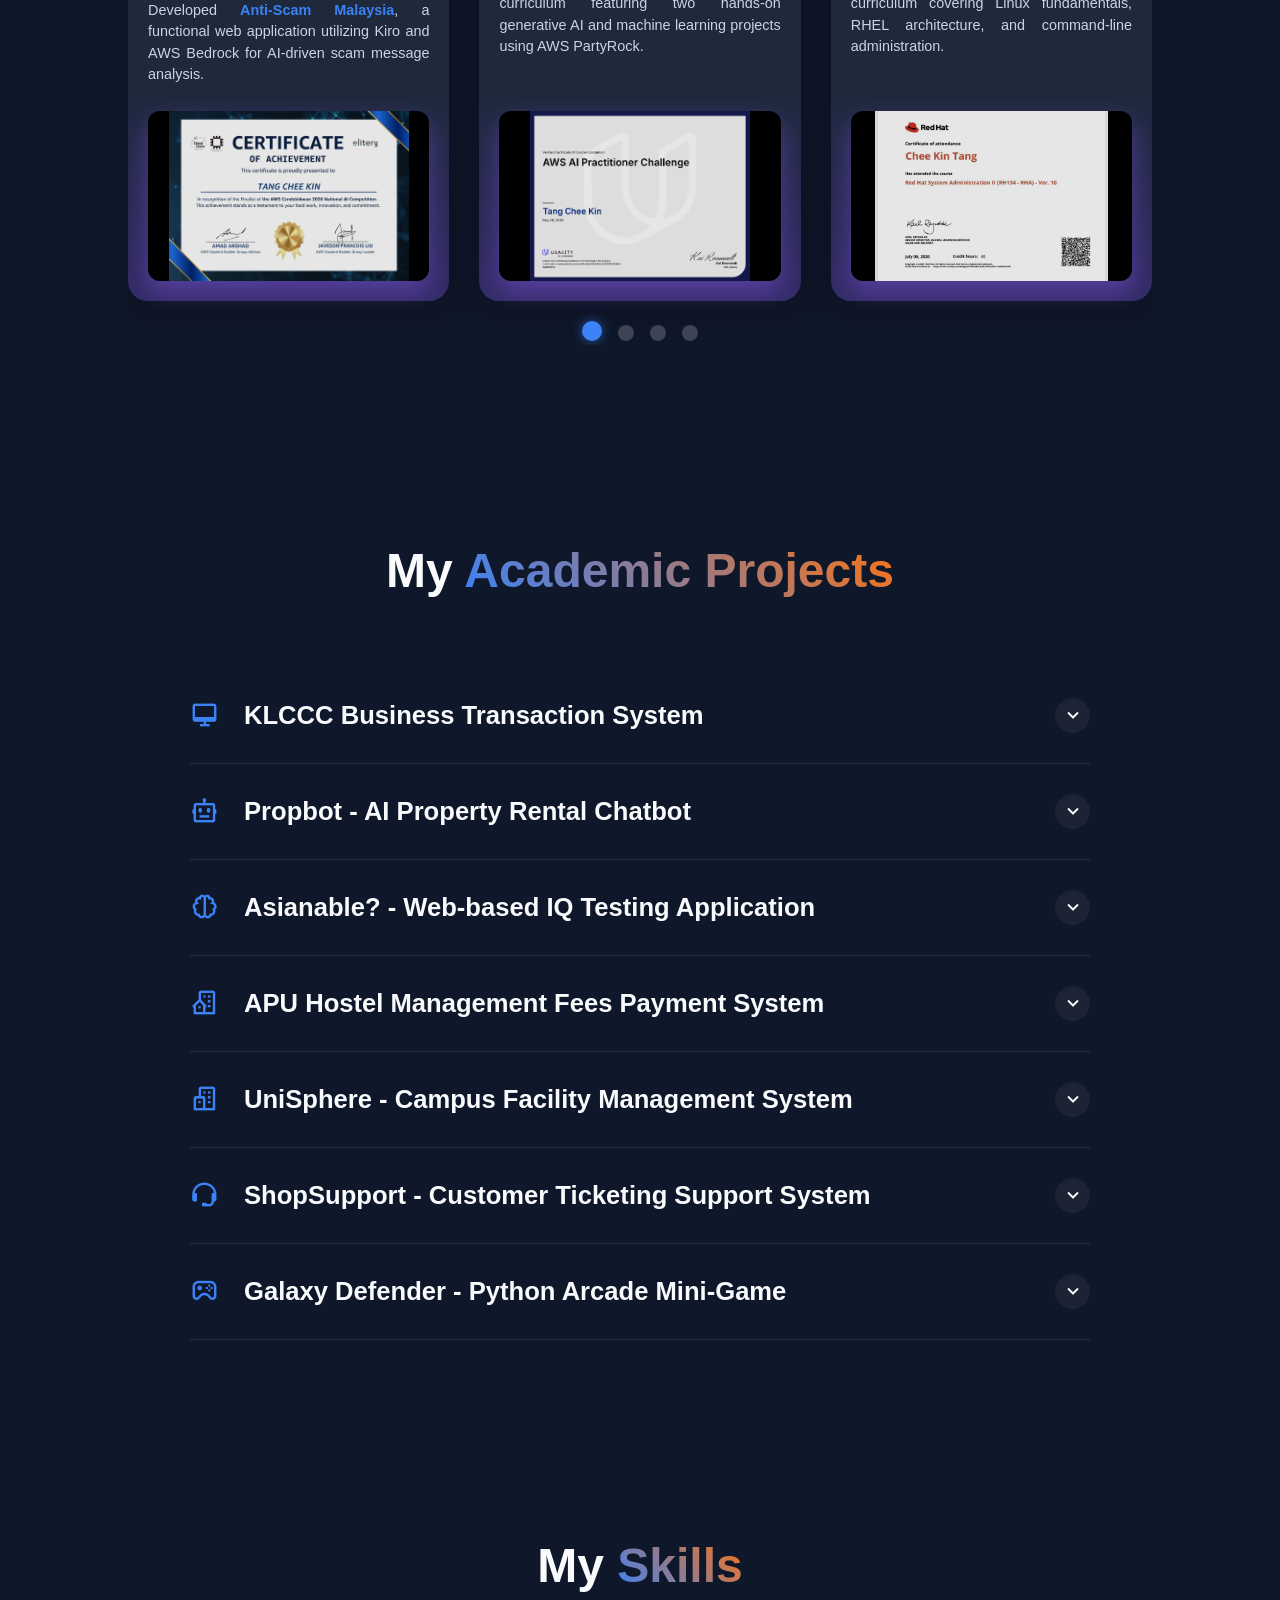
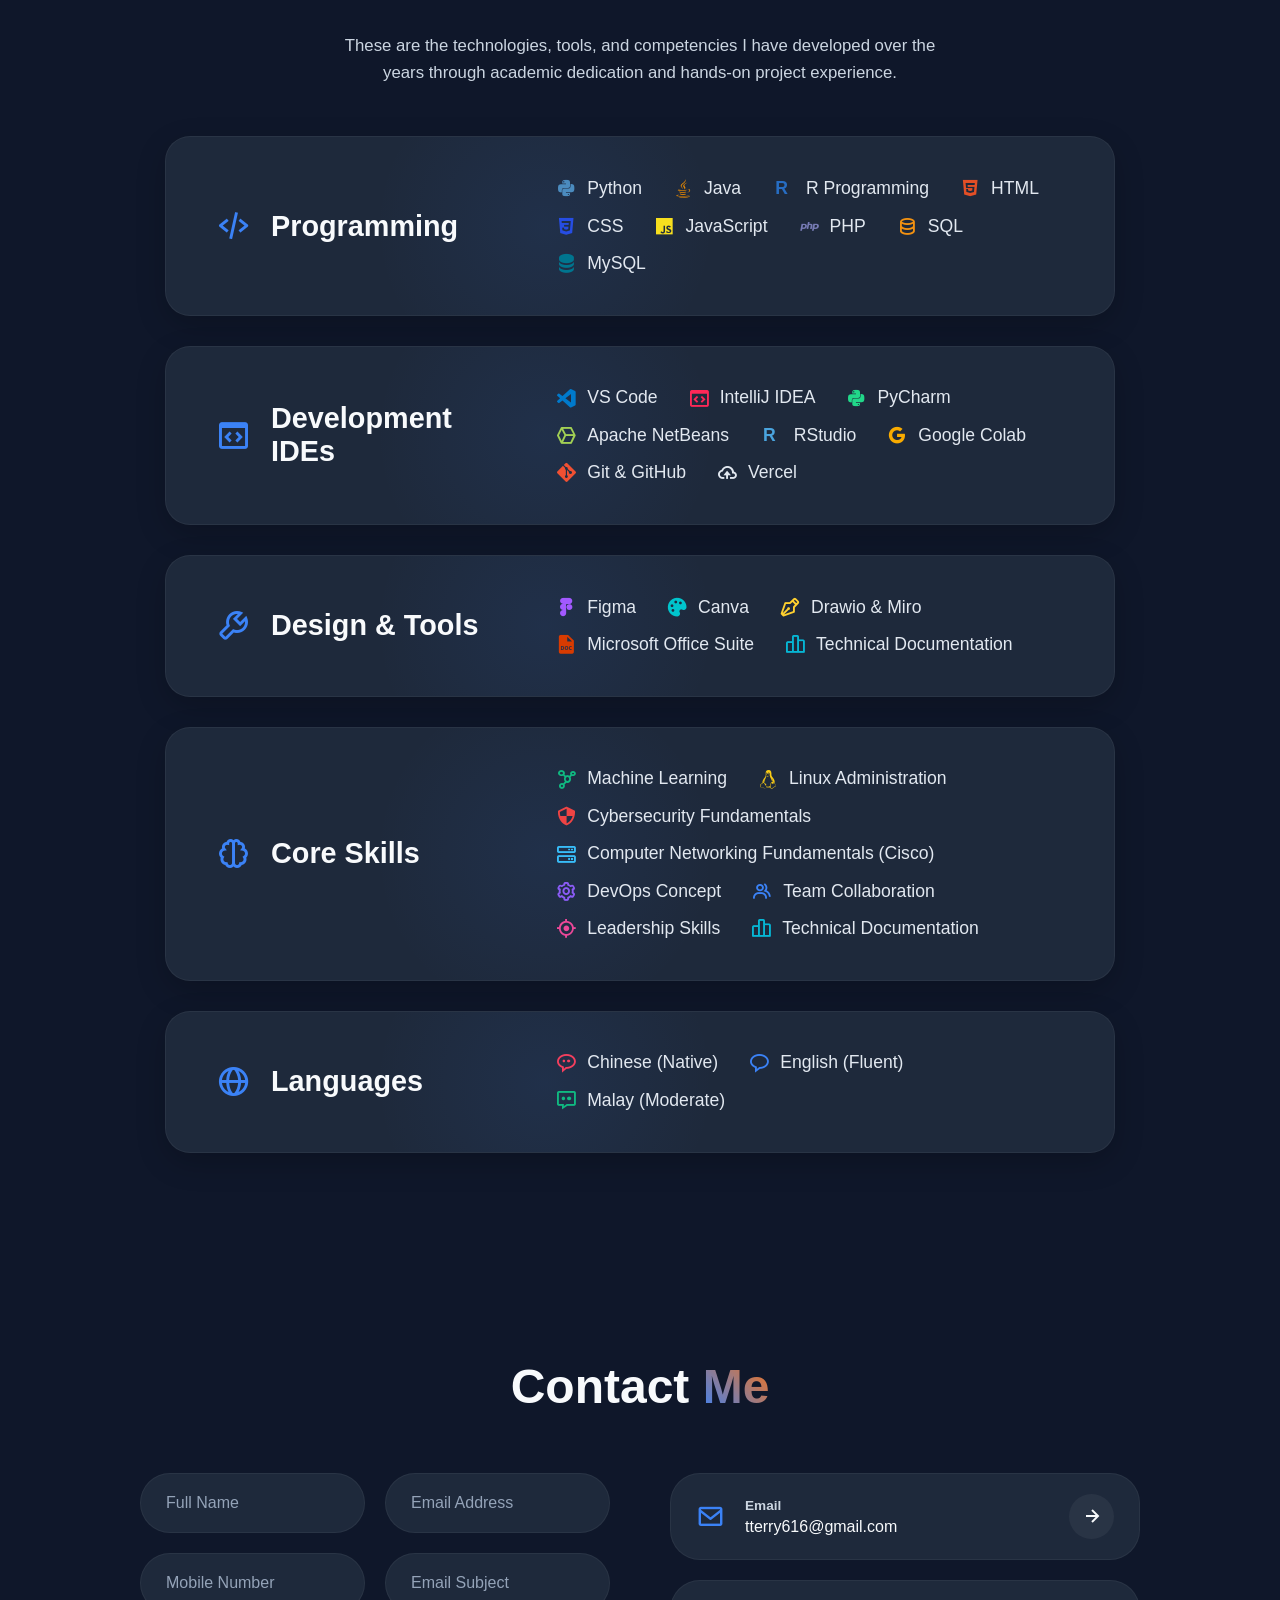
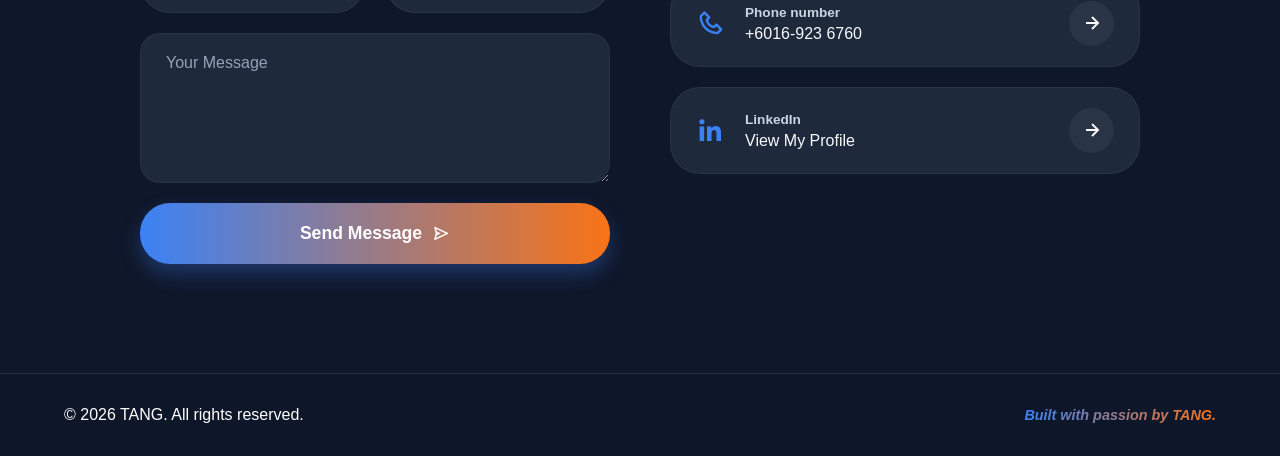
==== commit 2d892f46: "Add YouTube Video for Academic Projects" ====
--- a/CKPortFolio.html
+++ b/CKPortFolio.html
@@ -364,7 +364,7 @@
                             </a>
                         </div>
                         <div class="video-container">
-                            <iframe src="https://www.youtube.com/embed/YOUR_VIDEO_ID" allowfullscreen></iframe>
+                            <iframe src="https://www.youtube.com/embed/Ue9cdsCo9Rk?si=WkP6lvujBe2HQN4w" allowfullscreen></iframe>
                         </div>
                     </div>
                 </div>
@@ -395,7 +395,7 @@
                             </a>
                         </div>
                         <div class="video-container">
-                            <iframe src="https://www.youtube.com/embed/YOUR_VIDEO_ID" allowfullscreen></iframe>
+                            <iframe src="https://www.youtube.com/embed/GwWgESkwo9M?si=UsxVBD_NlPmuDEvK" allowfullscreen></iframe>
                         </div>
                     </div>
                 </div>
@@ -461,7 +461,7 @@
                             </a>
                         </div>
                         <div class="video-container">
-                            <iframe src="https://www.youtube.com/embed/YOUR_VIDEO_ID" allowfullscreen></iframe>
+                            <iframe src="https://www.youtube.com/embed/mHq8RqfLDzw?si=Q7ZDsx9UioUZOfVA" allowfullscreen></iframe>
                         </div>
                     </div>
                 </div>
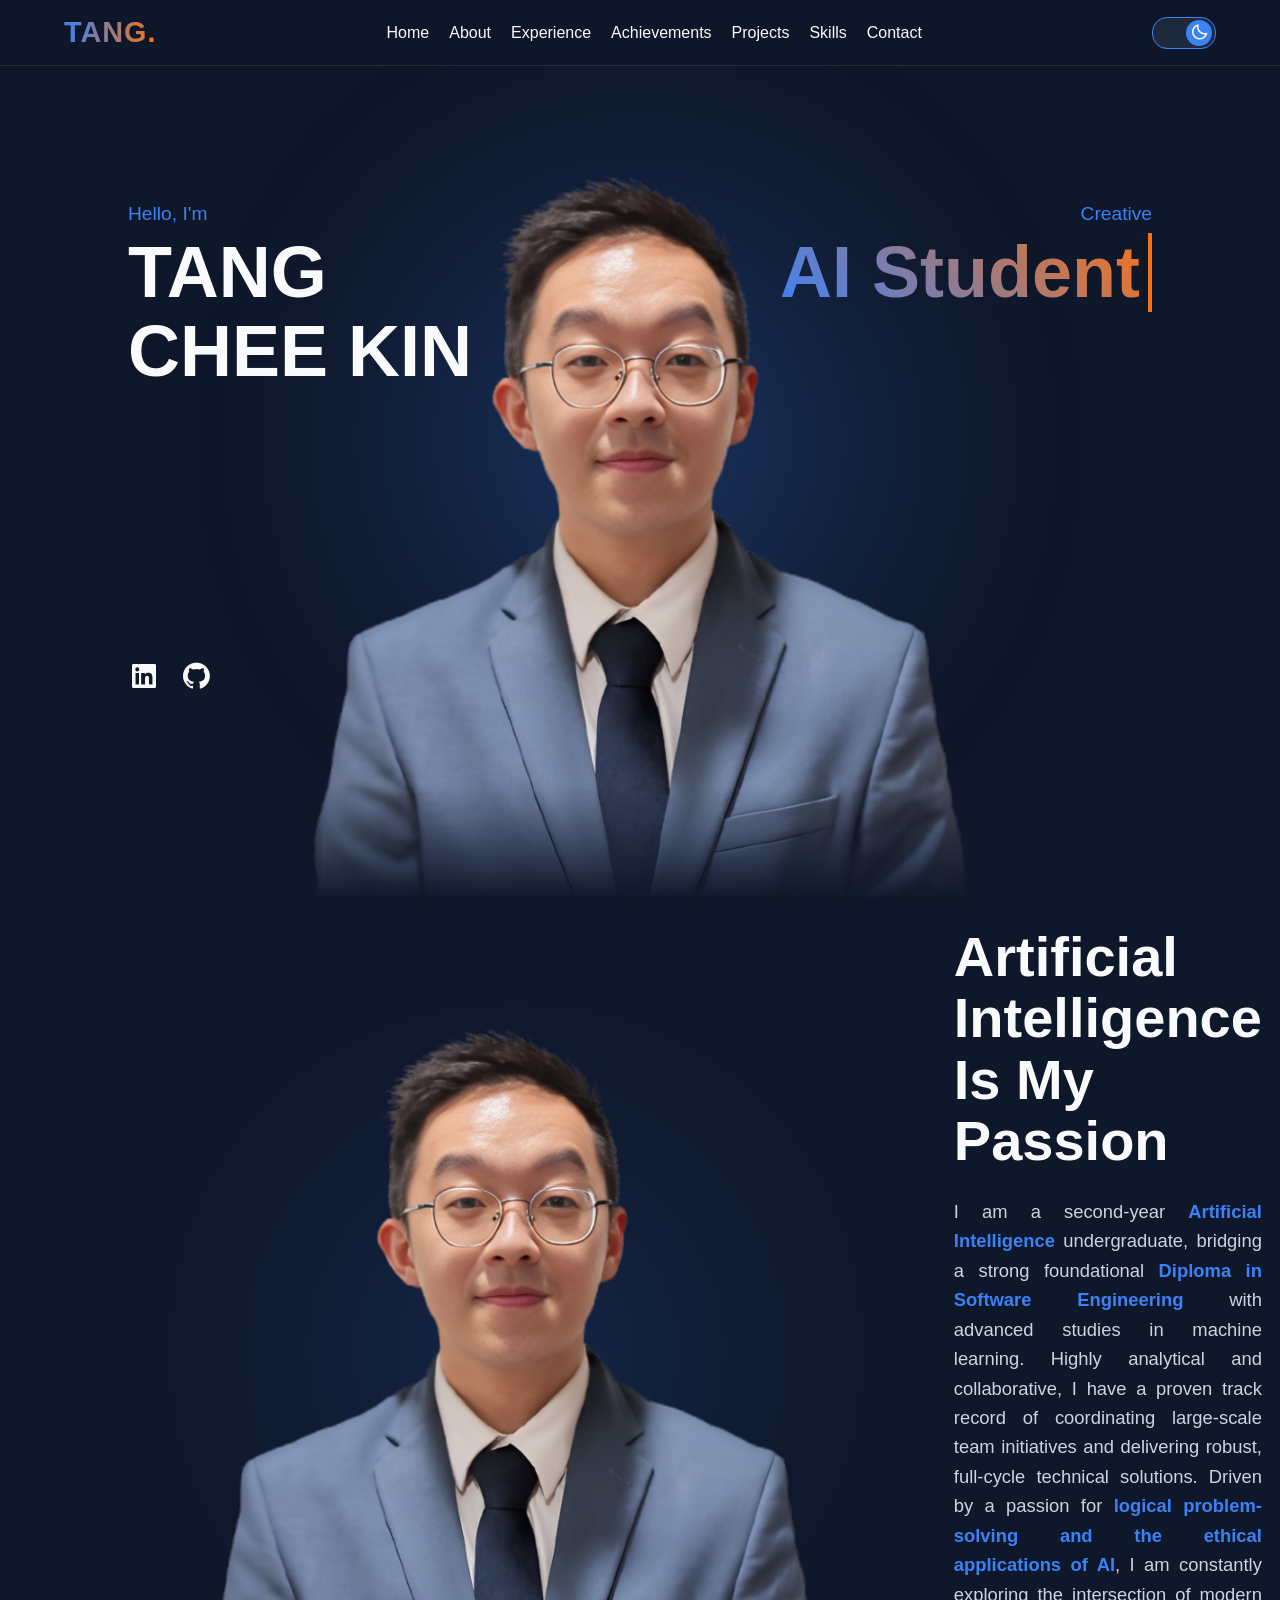
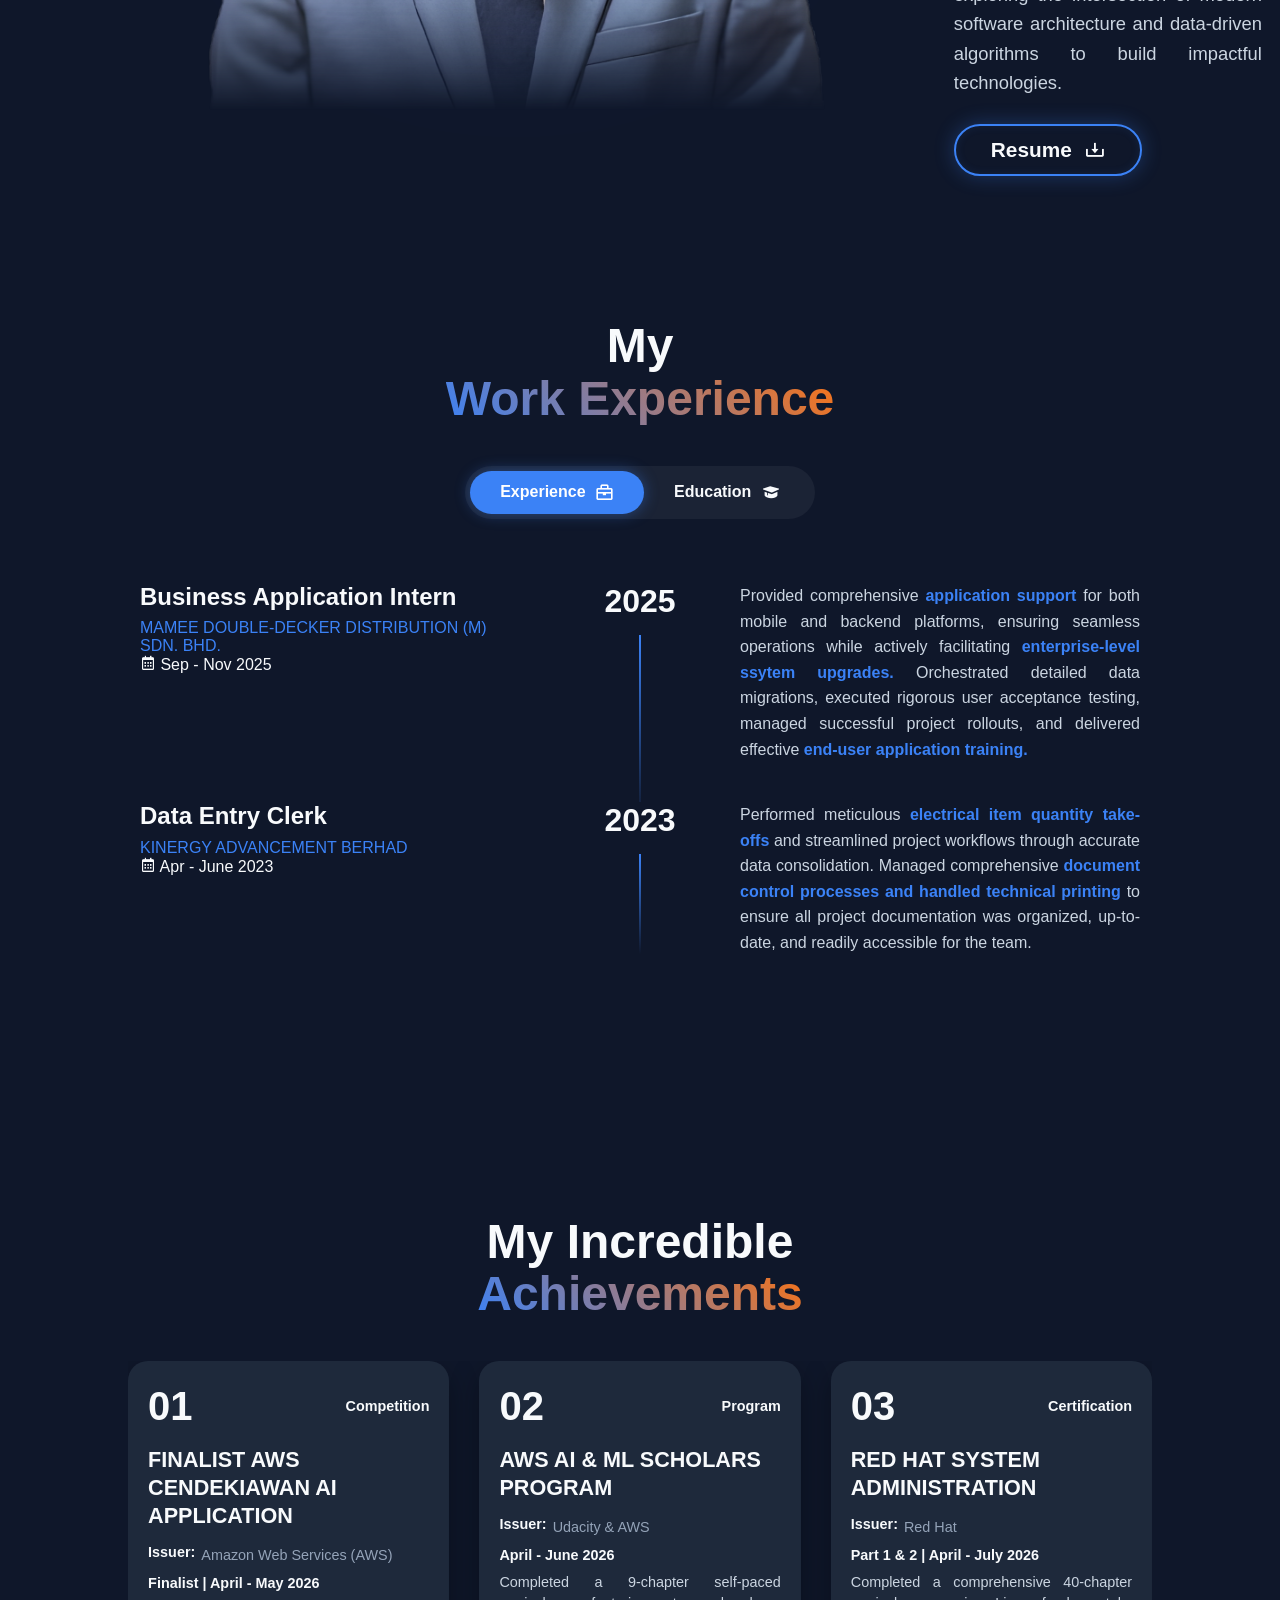
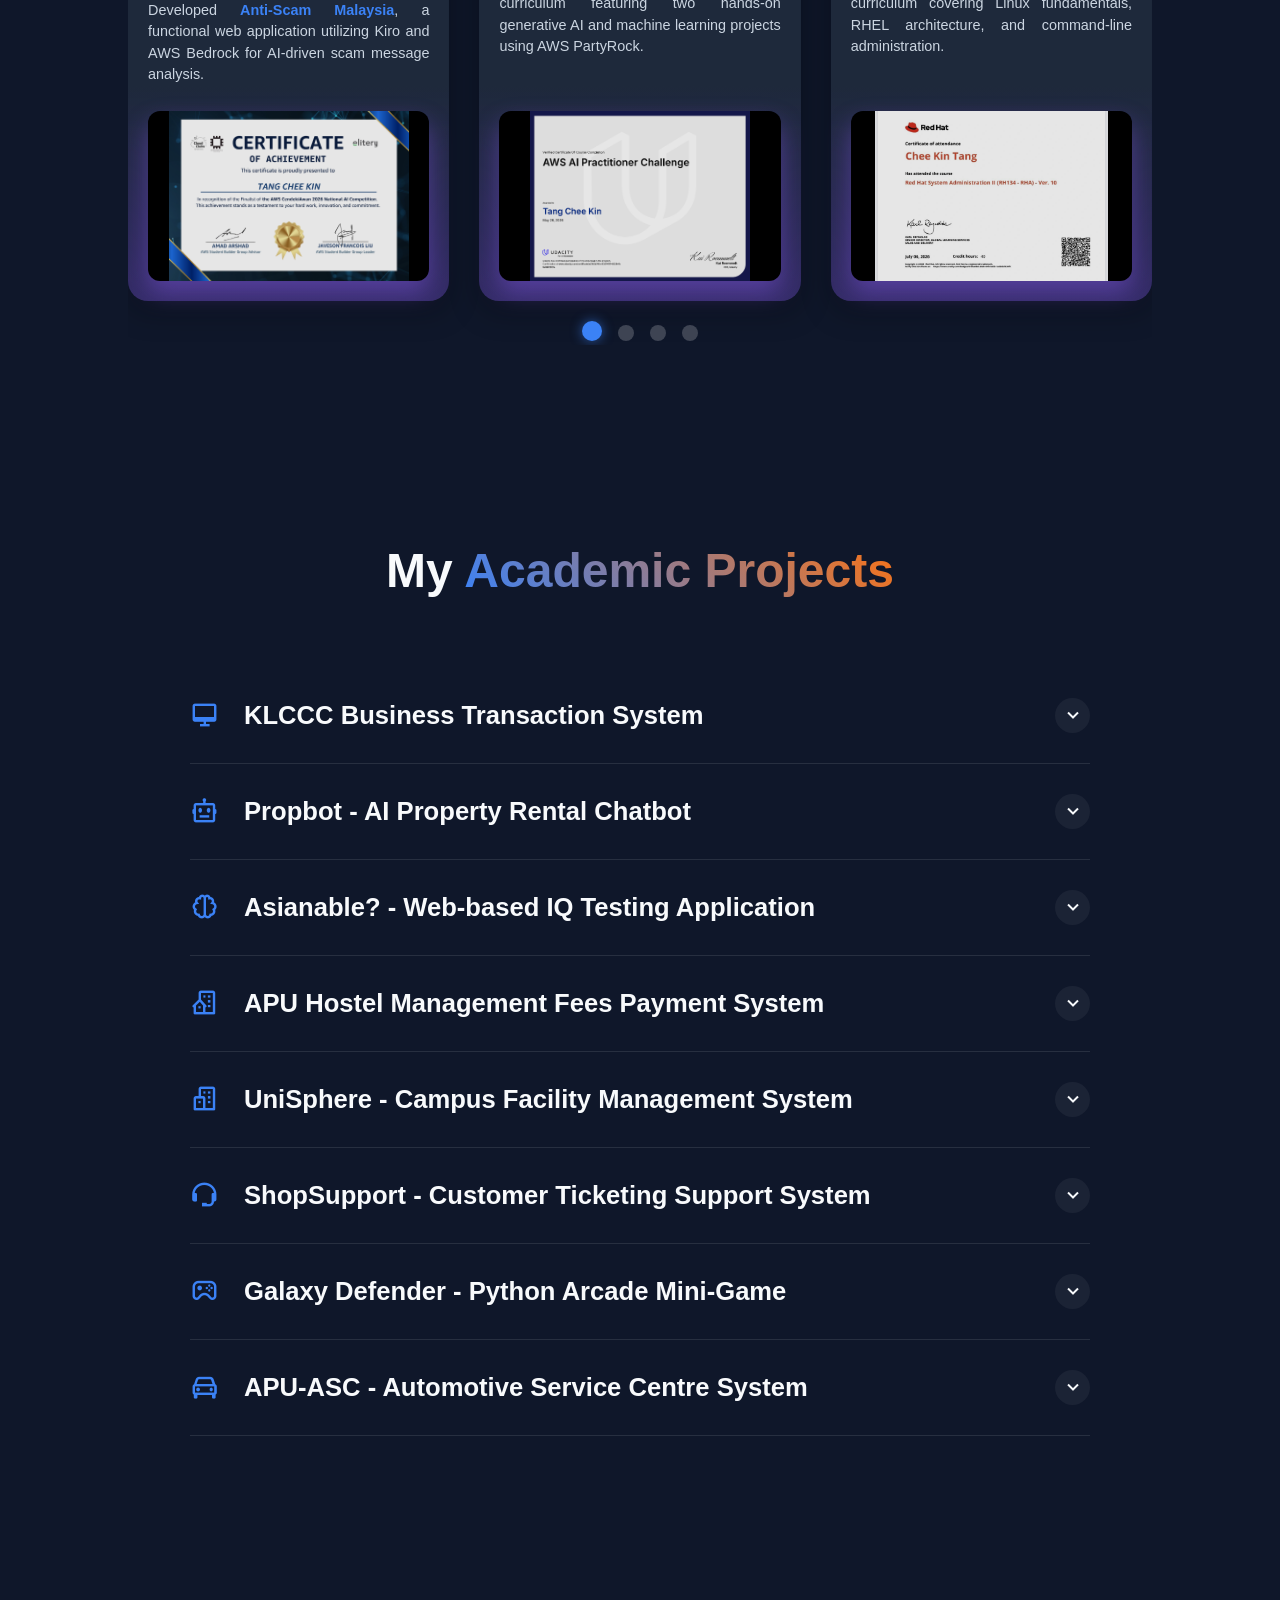
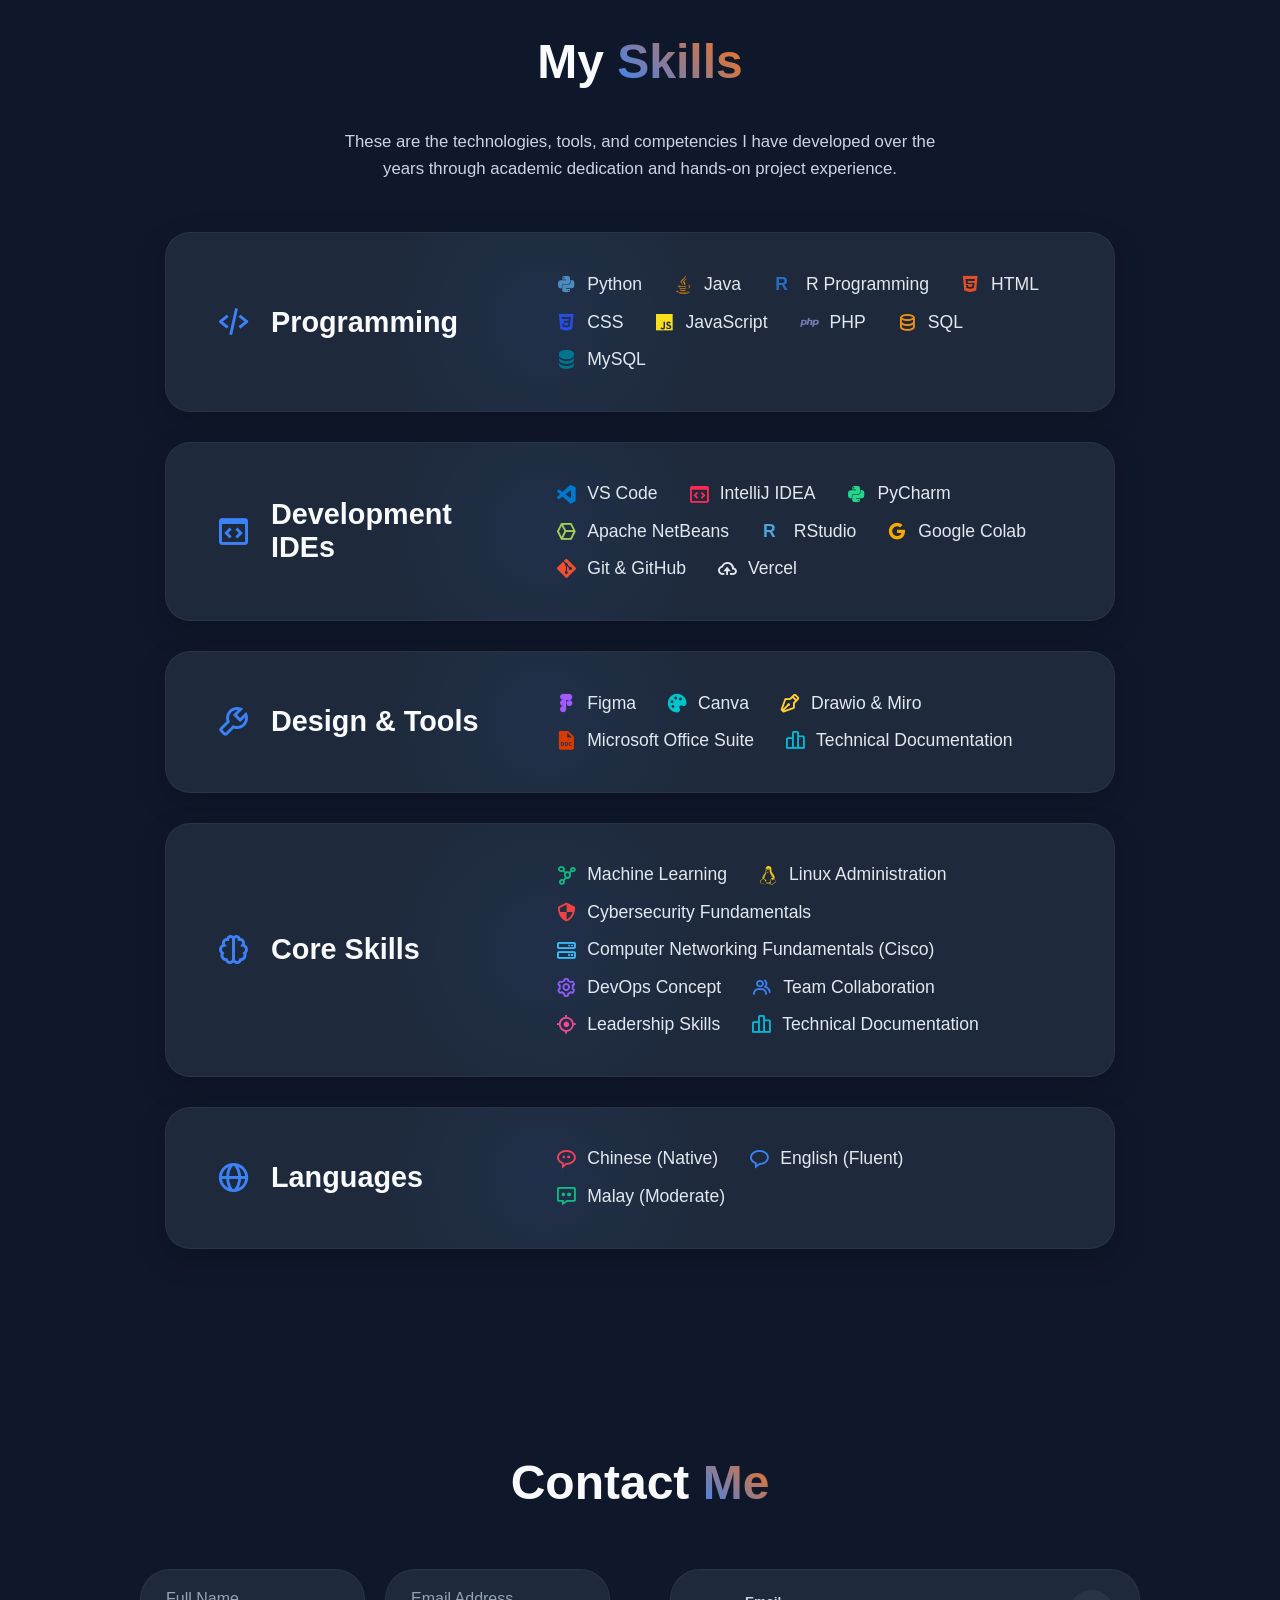
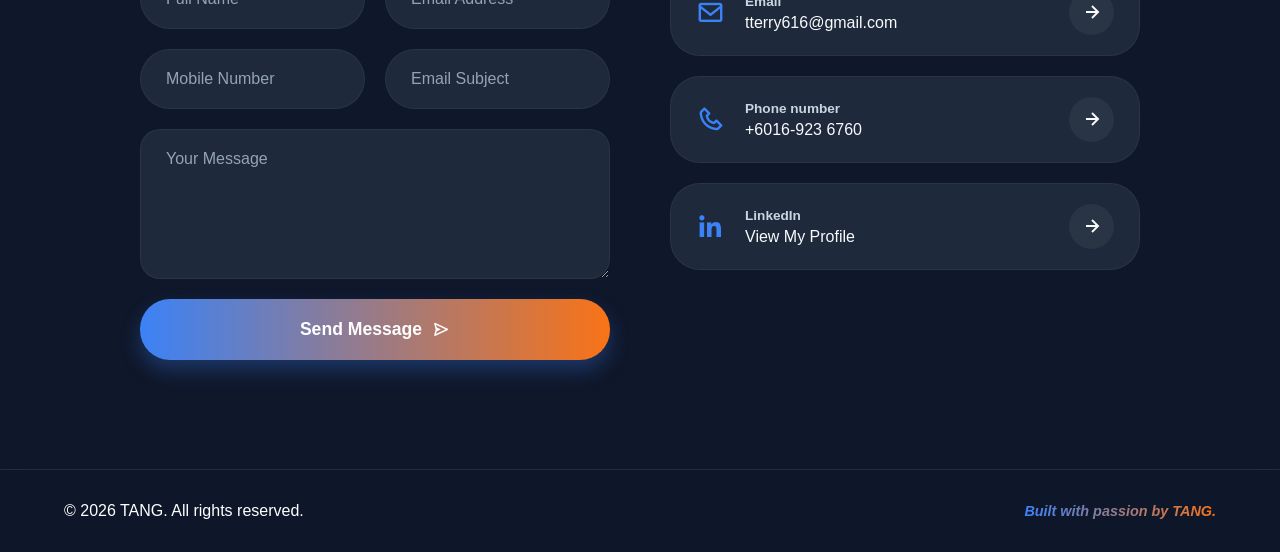
==== commit 43e15444: "Add new Project & Update CSS comment" ====
--- a/CKPortFolio.html
+++ b/CKPortFolio.html
@@ -558,6 +558,39 @@
                 </div>
             </div>
 
+            <!-- Project 8: APU-ASC -->
+            <div class="accordion-item scroll-fade-up delay-8">
+                <div class="accordion-header">
+                    <div class="header-left">
+                        <i class='bx bx-car project-icon'></i>
+                        <h3 class="project-title">APU-ASC - Automotive Service Centre System</h3>
+                    </div>
+                    <div class="toggle-icon-bg">
+                        <i class='bx bx-chevron-down toggle-icon'></i>
+                    </div>
+                </div>
+                <div class="accordion-content">
+                    <div class="content-inner">
+                        <p>An object-oriented desktop application built to manage an automotive service center. It features strict role-based access control (Manager, Staff, Technician, Customer) to handle appointment scheduling, dynamic pricing, receipt generation, and analytical reporting using a custom file-based data storage architecture.</p>
+                        
+                        <div class="tech-stack">
+                            <span class="tech-badge"><i class='bx bxl-java' style="color: #ED8B00;"></i> Java (Swing & AWT)</span>
+                            <span class="tech-badge"><i class='bx bx-file' style="color: #64748B;"></i> File I/O Data Management</span>
+                        </div>
+
+                        <!-- Project Actions & Video Demo -->
+                        <div class="project-actions">
+                            <a href="https://github.com/CK-Tang0413/APU_ASC_Management-System.git" target="_blank" class="github-btn">
+                                <i class='bx bxl-github'></i> View Source Code
+                            </a>
+                        </div>
+                        <div class="video-container">
+                            <iframe src="https://www.youtube.com/embed/rKNfiE1NPw0?si=RoG8Y3J6icX3WrYM" allowfullscreen></iframe>
+                        </div>
+                    </div>
+                </div>
+            </div>
+
         </div>
     </section>
 
--- a/CKPortFolio.css
+++ b/CKPortFolio.css
@@ -57,12 +57,9 @@
     width: 100%;
     z-index: 1000;
     
-    /* Glass Effect Properties */
-    background: rgba(15, 23, 42, 0.7); /* Dark semi-transparent background */
-    backdrop-filter: blur(12px);       /* The core blur effect */
-    -webkit-backdrop-filter: blur(12px); /* Safari support */
-    
-    /* Keep your existing padding/flex rules here */
+    background: rgba(15, 23, 42, 0.7);
+    backdrop-filter: blur(12px);
+    -webkit-backdrop-filter: blur(12px);
     padding: 1rem 5%;
     display: flex;
     justify-content: space-between;
@@ -71,9 +68,8 @@
     transition: background 0.3s ease;
 }
 
-/* Light Mode Glass Effect */
 body.light-mode nav {
-    background: rgba(255, 255, 255, 0.7); /* Light semi-transparent background */
+    background: rgba(255, 255, 255, 0.7); 
     border-bottom: 1px solid rgba(0, 0, 0, 0.1);
 }
 
@@ -105,17 +101,15 @@
 /* =========================================
    DESKTOP DEFAULT overrides
 ========================================= */
-/* Hide menu icon on desktop */
 .menu-icon {
     display: none;
     font-size: 2.2rem;
     cursor: pointer;
     color: var(--text-color);
-    z-index: 1001; /* Keeps it above the sidebar */
+    z-index: 1001;
     transition: transform 0.3s ease;
 }
 
-/* Optional: Slight rotation when clicking */
 .menu-icon:active i {
     transform: scale(0.9);
 }
@@ -124,12 +118,10 @@
    NAVIGATION LOGO STYLING
 ========================================= */
 .logo {
-    font-size: 1.8rem; /* Increased size for impact */
-    font-weight: 800;  /* Bold weight */
+    font-size: 1.8rem;
+    font-weight: 800;
     letter-spacing: 1px;
-    
-    /* Apply the Gradient */
-    background: linear-gradient(90deg, #3b82f6, #f97316); /* Dark Mode Gradient */
+    background: linear-gradient(90deg, #3b82f6, #f97316);
     -webkit-background-clip: text;
     -webkit-text-fill-color: transparent;
     background-clip: text;
@@ -138,7 +130,6 @@
     transition: transform 0.3s ease;
 }
 
-/* Light Mode Logo Gradient (Purple to Coral) */
 body.light-mode .logo {
     background: linear-gradient(90deg, #7e22ce, #f43f5e);
     -webkit-background-clip: text;
@@ -147,7 +138,6 @@
     color: transparent;
 }
 
-/* Added hover effect for extra polish */
 .logo:hover {
     transform: scale(1.05);
     cursor: pointer;
@@ -176,35 +166,30 @@
 }
 
 body.light-mode .theme-switch {
-    background: rgba(0, 0, 0, 0.05); /* Lighter track for light mode */
+    background: rgba(0, 0, 0, 0.05);
     border-color: rgba(0, 0, 0, 0.1);
 }
 
-/* The Sliding Ball */
 .switch-ball {
     width: 26px;
     height: 26px;
-    background: var(--primary-color); /* Blue for Dark Mode */
+    background: var(--primary-color);
     border-radius: 50%;
     display: flex;
     justify-content: center;
     align-items: center;
     position: absolute;
     left: 3px; 
-    /* Default Dark Mode: Ball is on the right side */
     transform: translateX(30px); 
-    /* Cubic-bezier adds a slight "bounce" to the slide */
     transition: transform 0.4s cubic-bezier(0.68, -0.55, 0.265, 1.55), background 0.4s ease;
-    overflow: hidden; /* Hides the inactive icon */
-}
-
-/* Light Mode: Ball slides to the left and changes color */
+    overflow: hidden;
+}
+
 body.light-mode .switch-ball {
     transform: translateX(0px); 
-    background: #f59e0b; /* Warm yellow/orange for the Sun */
-}
-
-/* Base Icon Styling */
+    background: #f59e0b;
+}
+
 .switch-ball i {
     position: absolute;
     font-size: 1.15rem;
@@ -212,42 +197,37 @@
     transition: transform 0.4s ease, opacity 0.4s ease;
 }
 
-/* --- Dark Mode (Default) Animations --- */
 .moon-icon {
     opacity: 1;
-    transform: translateY(0) rotate(0deg); /* Moon is visible */
+    transform: translateY(0) rotate(0deg); 
 }
 
 .sun-icon {
     opacity: 0;
-    transform: translateY(20px) rotate(45deg); /* Sun is pushed down and rotated out */
-}
-
-/* --- Light Mode Animations --- */
+    transform: translateY(20px) rotate(45deg); 
+}
+
 body.light-mode .moon-icon {
     opacity: 0;
-    transform: translateY(-20px) rotate(-45deg); /* Moon pushes up and rotates away */
+    transform: translateY(-20px) rotate(-45deg);
 }
 
 body.light-mode .sun-icon {
     opacity: 1;
-    transform: translateY(0) rotate(0deg); /* Sun slides up into view */
+    transform: translateY(0) rotate(0deg);
 }
 
 /* =========================================
    LIGHT MODE TEXT READABILITY FIXES
 ========================================= */
-
-/* Targets the descriptions in About, Timeline, and Projects */
 body.light-mode .about-desc,
 body.light-mode .timeline-right p,
 body.light-mode .accordion-content p {
-    color: #334155; /* A deep slate-gray that provides excellent contrast */
-    font-weight: 500; /* Slightly increases thickness for better readability on bright backgrounds */
-    line-height: 1.7; /* Ensures the text breathes nicely */
-}
-
-/* Fixes the subtitle on the Skills section if it is also washing out */
+    color: #334155; 
+    font-weight: 500;
+    line-height: 1.7;
+}
+
 body.light-mode .skills-subtitle,
 body.light-mode .card-details p {
     color: #475569; 
@@ -256,8 +236,6 @@
 /* =========================================
    LIGHT MODE VIBRANT COLORS
 ========================================= */
-
-/* The new Light Mode Gradient: Deep Purple to Vibrant Coral */
 body.light-mode .highlight-gradient {
     background: linear-gradient(90deg, #7e22ce, #f43f5e); 
     -webkit-background-clip: text;
@@ -266,41 +244,35 @@
     color: transparent;
 }
 
-/* Updates the solid bolded text (like your CGPA) to match the Deep Purple */
 body.light-mode .highlight-text {
     color: #7e22ce; 
 }
 
-/* Gives the "Resume" button a transparent background with a purple outline in light mode */
 body.light-mode .btn-glow {
     background: transparent;
-    border: 2px solid #7e22ce; /* Deep purple outline */
-    color: #7e22ce; /* Deep purple text and icon */
-    box-shadow: none; /* Keeps it clean without a glow when not hovered */
-}
-
-/* Fills the button with purple and adds the glow when hovered */
+    border: 2px solid #7e22ce;
+    color: #7e22ce;
+    box-shadow: none;
+}
+
 body.light-mode .btn-glow:hover {
-    background: #7e22ce; /* Solid purple background */
-    color: #ffffff; /* White text for contrast */
-    box-shadow: 0 0 15px rgba(126, 34, 206, 0.4); /* Brings back the purple glow */
+    background: #7e22ce;
+    color: #ffffff;
+    box-shadow: 0 0 15px rgba(126, 34, 206, 0.4);
 }
 
 /* =========================================
    LIGHT MODE HOVER GRADIENTS
 ========================================= */
-
-/* 1. Social Icons Hover Gradient */
 body.light-mode .social-icons a:hover {
     background: linear-gradient(90deg, #7e22ce, #f43f5e);
     -webkit-background-clip: text;
     -webkit-text-fill-color: transparent;
     background-clip: text;
     color: transparent;
-    transform: scale(1.15); /* Keeps the pop-out animation */
-}
-
-/* 2. Contact Card Icon Hover Gradient */
+    transform: scale(1.15);
+}
+
 body.light-mode .contact-card:hover .contact-icon {
     background: linear-gradient(90deg, #7e22ce, #f43f5e);
     -webkit-background-clip: text;
@@ -310,30 +282,24 @@
     transform: scale(1.1);
 }
 
-/* 3. Contact Card Circular Arrow Hover */
 body.light-mode .contact-card:hover .contact-arrow {
     background: linear-gradient(90deg, #7e22ce, #f43f5e);
-    color: #fff; /* Keeps the arrow itself pure white against the colorful background */
-    /* Note: The rotation animation is still handled by your base CSS! */
-}
-
-/* 4. Contact Form Submit Button Hover */
+    color: #fff; 
+}
+
 body.light-mode .submit-btn:hover {
     background: linear-gradient(90deg, #7e22ce, #f43f5e);
-    box-shadow: 0 0 15px rgba(244, 63, 94, 0.4); /* Adds a soft coral glow */
+    box-shadow: 0 0 15px rgba(244, 63, 94, 0.4);
     border-color: transparent;
 }
 
 /* =========================================
    LIGHT MODE CAROUSEL DOTS
 ========================================= */
-
-/* Darken inactive dots slightly for better contrast on white */
 body.light-mode .dot {
     background: #cbd5e1; 
 }
 
-/* Make the active dot deep purple with a matching glow */
 body.light-mode .dot.active {
     background: #7e22ce; 
     box-shadow: 0 0 12px rgba(126, 34, 206, 0.6);
@@ -389,14 +355,14 @@
 
 .social-icons {
     display: flex;
-    flex-direction: row; /* Changed from column to row for side-by-side layout */
-    gap: 20px; /* Slightly increased the gap to balance the larger icons */
+    flex-direction: row;
+    gap: 20px; 
 }
 
 .social-icons a {
     color: var(--text-color);
     text-decoration: none;
-    font-size: 2rem; /* Increased from 2rem to make them stand out more */
+    font-size: 2rem; 
     transition: color 0.3s ease, transform 0.3s ease;
     display: inline-block;
 }
@@ -419,22 +385,20 @@
     font-weight: 800;
 }
 
-/* --- Name Floating Animation --- */
 .left-column .title {
-    display: inline-block; /* Required for the transform to work smoothly on text */
-    animation: floatMotion 4s ease-in-out infinite; /* 4 second continuous loop */
-}
-
-/* The continuous up and down motion */
+    display: inline-block; 
+    animation: floatMotion 4s ease-in-out infinite; 
+}
+
 @keyframes floatMotion {
     0% {
         transform: translateY(0px);
     }
     50% {
-        transform: translateY(-15px); /* Floats up by 15 pixels */
+        transform: translateY(-15px);
     }
     100% {
-        transform: translateY(0px); /* Returns to starting position */
+        transform: translateY(0px);
     }
 }
 
@@ -494,7 +458,6 @@
     50% { opacity: 0; }
 }
 
-
 /* =========================================
    ABOUT ME SECTION
 ========================================= */
@@ -608,7 +571,6 @@
     transform: translate(0, 0); 
 }
 
-
 /* =========================================
    EXPERIENCE & EDUCATION SECTION
 ========================================= */
@@ -649,8 +611,8 @@
 
 .toggle-btn i {
     font-size: 1.2rem;
-    vertical-align: middle; /* Keeps the icon perfectly centered with the text */
-    margin-left: 5px; /* Adds a small breathing space between the word and the icon */
+    vertical-align: middle;
+    margin-left: 5px; 
 }
 
 .toggle-btn.active {
@@ -740,10 +702,9 @@
 /* =========================================
    TIMELINE HOVER LINKS (Work & Education)
 ========================================= */
-/* Dark Mode Default - Initially Blue */
 .timeline-link {
     text-decoration: none;
-    color: #3b82f6; /* Changed from 'inherit' to make it stand out instantly */
+    color: #3b82f6;
     display: inline-flex;
     align-items: center;
     gap: 8px;
@@ -751,7 +712,6 @@
     cursor: pointer;
 }
 
-/* The external link icon - hidden by default */
 .timeline-link i {
     font-size: 1.2rem;
     opacity: 0;
@@ -760,9 +720,8 @@
     color: #3b82f6; 
 }
 
-/* Hover State - Adds underline and slides icon */
 .timeline-link:hover {
-    text-decoration: underline; /* Extra visual feedback when hovered */
+    text-decoration: underline;
 }
 
 .timeline-link:hover i {
@@ -770,8 +729,6 @@
     transform: translateX(0);
 }
 
-/* --- Light Mode Overrides --- */
-/* Light Mode Default - Initially Purple */
 body.light-mode .timeline-link,
 body.light-mode .timeline-link i {
     color: #7e22ce; 
@@ -788,68 +745,59 @@
     overflow: hidden;
 }
 
-/* Swiper Container */
 .swiper {
     width: 100%;
     max-width: 1200px;
-    padding: 30px 0 10px 0; /* Reset bottom padding since we use margin on the dots now */
-}
-
-/* --- Swiper Pagination Dots --- */
+    padding: 30px 0 10px 0;
+}
+
 .swiper-pagination {
     position: relative !important; 
     bottom: auto !important;       
     margin-top: 20px !important;   
 }
 
-/* Inactive Dots */
 .swiper-pagination-bullet {
-    width: 16px !important;  /* Added !important */
-    height: 16px !important; /* Added !important */
-    background: rgba(255, 255, 255, 0.2) !important; /* Added !important */
-    opacity: 1 !important; /* Forces opacity to 100% so your custom color shows clearly */
+    width: 16px !important;  
+    height: 16px !important; 
+    background: rgba(255, 255, 255, 0.2) !important; 
+    opacity: 1 !important; 
     transition: all 0.3s cubic-bezier(0.25, 0.8, 0.25, 1);
     margin: 0 8px !important; 
 }
 
-/* Active Dot */
 .swiper-pagination-bullet-active {
-    width: 20px !important; /* Added !important to force the pill shape */
+    width: 20px !important; 
     height: 20px !important;
-    border-radius: 10px !important; /* Added !important to override default 50% circle */
+    border-radius: 10px !important; 
     background: var(--primary-color) !important; 
     box-shadow: 0 0 12px rgba(59, 130, 246, 0.6) !important;
 }
 
-/* Light Mode Inactive Dots */
 body.light-mode .swiper-pagination-bullet {
-    background: #f3e3ff !important; /* Added !important */
-}
-
-/* Light Mode Active Dot */
+    background: #f3e3ff !important; 
+}
+
 body.light-mode .swiper-pagination-bullet-active {
     background: var(--primary-color) !important; 
     box-shadow: 0 0 12px rgba(126, 34, 206, 0.6) !important;
 }
 
-/* Smooth continuous scrolling */
 .swiper-wrapper {
     transition-timing-function: linear !important; 
     align-items: stretch;
 }
 
-/* Ensure slides allow cards to fill height */
 .swiper-slide {
     display: flex;
     justify-content: center;
     height: auto !important; 
 }
 
-/* --- Card Styling --- */
 .achieve-card {
     width: 100%;
     max-width: 380px;
-    height: 100% !important; /* Fixed height so all cards match perfectly */
+    height: 100% !important;
     background: linear-gradient(180deg, var(--card-bg) 60%, rgba(139, 92, 246, 0.3) 100%);
     border-radius: 20px;
     padding: 25px 20px 20px;
@@ -897,7 +845,6 @@
     margin-bottom: 5px;
 }
 
-/* --- Image Container & Hover --- */
 .card-img-container {
     margin-top: auto; 
     position: relative;
@@ -938,7 +885,7 @@
     opacity: 0;
     transform: scale(0.5) translate(-10px, 10px);
     transition: all 0.4s cubic-bezier(0.175, 0.885, 0.32, 1.275);
-    pointer-events: none; /* Allows clicks to pass through to the image */
+    pointer-events: none; 
 }
 
 .card-img-container:hover img {
@@ -951,18 +898,17 @@
     transform: scale(1) translate(0, 0); 
 }
 
-/* Issuer Text Styling */
 .issuer-text {
-    font-size: 0.9rem;          /* Makes it slightly smaller than the main description */
-    color: #94a3b8;             /* A sleek, subtle slate gray (adjust to match your theme) */
-    display: flex;
-    align-items: center;
-    gap: 6px;                   /* Adds perfect spacing between the Boxicon and the text */
-    margin-bottom: 4px;         /* Keeps it tight with the date text below it */
+    font-size: 0.9rem; 
+    color: #94a3b8;    
+    display: flex;
+    align-items: center;
+    gap: 6px;
+    margin-bottom: 4px; 
 }
 
 .issuer-text i {
-    color: #3b82f6;             /* Adds a pop of your signature blue to the institution icon */
+    color: #3b82f6;
     font-size: 1.1rem;
 }
 
@@ -978,15 +924,14 @@
 
 .accordion-container {
     width: 100%;
-    max-width: 900px; /* Keeps the list centered and readable */
+    max-width: 900px;
     margin-top: 30px;
 }
 
 .accordion-item {
-    border-bottom: 1px solid rgba(255, 255, 255, 0.1); /* Subtle divider */
-}
-
-/* Light mode specific border adjustments */
+    border-bottom: 1px solid rgba(255, 255, 255, 0.1);
+}
+
 body.light-mode .accordion-item {
     border-bottom: 1px solid rgba(0, 0, 0, 0.1);
 }
@@ -1000,7 +945,6 @@
     transition: color 0.3s ease;
 }
 
-/* Hover effect for the entire row */
 .accordion-header:hover .project-title,
 .accordion-header:hover .project-icon {
     color: var(--primary-color);
@@ -1014,7 +958,7 @@
 
 .project-icon {
     font-size: 1.8rem;
-    color: var(--primary-color); /* Colored icon like the design */
+    color: var(--primary-color); 
     transition: transform 0.3s ease;
 }
 
@@ -1029,7 +973,6 @@
     transition: color 0.3s ease;
 }
 
-/* The toggle chevron circle styling */
 .toggle-icon-bg {
     width: 35px;
     height: 35px;
@@ -1042,23 +985,20 @@
 }
 
 .accordion-header:hover .toggle-icon-bg {
-    background: rgba(59, 130, 246, 0.15); /* Subtle blue background on hover */
+    background: rgba(59, 130, 246, 0.15);
 }
 
 .toggle-icon {
     font-size: 1.5rem;
     color: var(--text-color);
-    transition: transform 0.4s ease; /* Smooth rotation */
-}
-
-/* Rotates the arrow when the accordion is active */
+    transition: transform 0.4s ease;
+}
+
 .accordion-item.active .toggle-icon {
     transform: rotate(-180deg); 
 }
 
-/* Hidden Content Area Styling */
 .accordion-content {
-    /* Critical for smooth slide-down animation */
     max-height: 0;
     opacity: 0;
     overflow: hidden;
@@ -1067,12 +1007,11 @@
 
 .accordion-item.active .accordion-content {
     opacity: 1;
-    /* max-height is injected via JS to ensure it animates correctly */
 }
 
 .content-inner {
     padding-bottom: 40px;
-    padding-left: 60px; /* Aligns description text with the title, skipping the icon */
+    padding-left: 60px;
 }
 
 .content-inner p {
@@ -1087,7 +1026,6 @@
     color: #4b5563;
 }
 
-/* --- Project Actions & Buttons --- */
 .project-actions {
     margin: 20px 0;
 }
@@ -1096,29 +1034,25 @@
     display: inline-flex;
     align-items: center;
     gap: 8px;
-    /* Your signature Purple to Blue gradient */
     background: linear-gradient(135deg, #8b5cf6 0%, #3b82f6 100%);
-    color: #ffffff !important; /* Forces white text for perfect contrast */
+    color: #ffffff !important; 
     padding: 10px 18px;
     border-radius: 8px;
     text-decoration: none;
     font-weight: 600;
     font-size: 0.95rem;
     transition: all 0.3s ease;
-    box-shadow: 0 4px 15px rgba(139, 92, 246, 0.3); /* Subtle purple glow */
+    box-shadow: 0 4px 15px rgba(139, 92, 246, 0.3);
 }
 
 .github-btn:hover {
     transform: translateY(-2px);
-    /* Slightly deeper gradient on hover */
     background: linear-gradient(135deg, #7c3aed 0%, #2563eb 100%); 
-    box-shadow: 0 6px 20px rgba(139, 92, 246, 0.5); /* Stronger glow on hover */
+    box-shadow: 0 6px 20px rgba(139, 92, 246, 0.5);
     color: #ffffff !important;
 }
 
-/* --- Light Mode Enhancements --- */
 body.light-mode .github-btn {
-    /* Slightly stronger shadow so the button pops off the light background */
     box-shadow: 0 6px 15px rgba(139, 92, 246, 0.4); 
 }
 
@@ -1126,10 +1060,9 @@
     box-shadow: 0 8px 22px rgba(139, 92, 246, 0.6);
 }
 
-/* --- Responsive YouTube Embed --- */
 .video-container {
     position: relative;
-    padding-bottom: 56.25%; /* Forces a perfect 16:9 aspect ratio */
+    padding-bottom: 56.25%; 
     height: 0;
     overflow: hidden;
     border-radius: 10px;
@@ -1162,8 +1095,8 @@
     align-items: center;
     gap: 6px;
     padding: 6px 12px;
-    background: rgba(255, 255, 255, 0.05); /* Subtle transparent white */
-    color: #e2e8f0; /* Light gray text for dark mode */
+    background: rgba(255, 255, 255, 0.05);
+    color: #e2e8f0;
     border: 1px solid rgba(255, 255, 255, 0.1);
     border-radius: 20px;
     font-size: 0.85rem;
@@ -1181,7 +1114,7 @@
     transform: translateY(-2px);
 }
 .tech-badge:hover i {
-    transform: scale(1.2); /* Makes the colored icon pop a bit on hover */
+    transform: scale(1.2);
 }
 
 /* --- Official Brand Colors for Icons --- */
@@ -1195,17 +1128,15 @@
 .tech-badge .bx-bot { color: #3b82f6; }           /* Botpress (Theme Blue) */
 .tech-badge .bx-layer { color: #ff5722; }         /* Joget DX Orange */
 
-/* --- Light Mode Overrides --- */
 body.light-mode .tech-badge {
-    background: rgba(0, 0, 0, 0.03); /* Subtle dark background */
-    color: #334155; /* Dark gray text */
+    background: rgba(0, 0, 0, 0.03);
+    color: #334155;
     border: 1px solid rgba(0, 0, 0, 0.1);
 }
 
 body.light-mode .tech-badge:hover {
     background: rgba(0, 0, 0, 0.08);
 }
-
 
 /* =========================================
    SKILLS SECTION
@@ -1238,7 +1169,6 @@
     gap: 30px;
 }
 
-/* Wide Card Styling */
 .skill-card {
     background: var(--card-bg);
     border-radius: 25px;
@@ -1248,7 +1178,6 @@
     justify-content: space-between;
     position: relative;
     overflow: hidden;
-    /* Subtle border to separate it from the background */
     border: 1px solid rgba(255, 255, 255, 0.05);
     box-shadow: 0 10px 30px rgba(0, 0, 0, 0.2);
     transition: transform 0.4s ease, box-shadow 0.4s ease;
@@ -1264,7 +1193,6 @@
     box-shadow: 0 15px 40px rgba(59, 130, 246, 0.15);
 }
 
-/* Subtle glowing orb in the background of each card */
 .skill-card::before {
     content: '';
     position: absolute;
@@ -1275,16 +1203,15 @@
     height: 400px;
     background: radial-gradient(circle, var(--primary-color) 0%, transparent 60%);
     opacity: 0.08; 
-    pointer-events: none; /* Prevents the glow from blocking clicks/hovers */
-}
-
-/* Left Side: Category Title & Large Icon */
+    pointer-events: none;
+}
+
 .skill-left {
     display: flex;
     align-items: center;
     gap: 20px;
     width: 35%;
-    z-index: 1; /* Keeps text above the glow */
+    z-index: 1;
 }
 
 .skill-icon {
@@ -1298,7 +1225,6 @@
     font-weight: 700;
 }
 
-/* Right Side: Skill Items Grid */
 .skill-right {
     width: 60%;
     display: flex;
@@ -1324,22 +1250,18 @@
 
 .skill-item:hover {
     color: var(--primary-color);
-    transform: scale(1.05); /* Slight pop when hovered */
-}
-
-/* Change this from .skill-item span to .skill-item i */
+    transform: scale(1.05);
+}
+
 .skill-item i {
-    font-size: 1.4rem; /* Increased slightly so the icons match the text height perfectly */
+    font-size: 1.4rem; 
     transition: transform 0.3s ease;
 }
 
-/* Optional: adds a tiny bounce to just the icon when hovering over the skill */
 .skill-item:hover i {
     transform: translateY(-2px);
 }
 
-/* --- Staggered Animation Delays --- */
-/* These classes hook into the .scroll-fade-up logic you already built */
 .delay-1 { transition-delay: 0.1s !important; }
 .delay-2 { transition-delay: 0.25s !important; }
 .delay-3 { transition-delay: 0.4s !important; }
@@ -1350,7 +1272,6 @@
 /* =========================================
    SKILLS SECTION ICON COLORS
 ========================================= */
-/* Add a smooth hover pop effect to all skill icons */
 .skill-item i {
     transition: transform 0.3s ease;
 }
@@ -1405,7 +1326,6 @@
     margin-top: 20px;
 }
 
-/* --- Left Side: Form Elements --- */
 .contact-form {
     flex: 1;
     display: flex;
@@ -1413,7 +1333,6 @@
     gap: 20px;
 }
 
-/* NEW: Groups inputs side-by-side */
 .input-row {
     display: flex;
     gap: 20px;
@@ -1437,7 +1356,7 @@
 }
 
 .contact-input.textarea {
-    border-radius: 20px; /* Slightly less rounded for text areas */
+    border-radius: 20px;
     resize: vertical;
 }
 
@@ -1450,18 +1369,15 @@
    CONTACT FORM PLACEHOLDER COLOR
 ========================================= */
 
-/* Dark Mode: Brighter placeholder text for better readability */
 .contact-input::placeholder {
     color: #94a3b8; 
-    opacity: 1; /* Ensures browsers don't lower the opacity by default */
-}
-
-/* Light Mode: Darker placeholder text for better readability on white */
+    opacity: 1; 
+}
+
 body.light-mode .contact-input::placeholder {
     color: #64748b; 
 }
 
-/* Submit Button */
 .submit-btn {
     background: linear-gradient(90deg, var(--primary-color), var(--secondary-color));
     color: #fff;
@@ -1484,7 +1400,6 @@
     box-shadow: 0 15px 25px rgba(59, 130, 246, 0.5);
 }
 
-/* --- Right Side: Contact Info Cards --- */
 .contact-info-wrapper {
     flex: 1;
     display: flex;
@@ -1509,7 +1424,7 @@
 }
 
 .contact-card:hover {
-    transform: translateX(10px); /* Slides right on hover */
+    transform: translateX(10px);
     border-color: var(--primary-color);
     box-shadow: 0 10px 20px rgba(59, 130, 246, 0.15);
 }
@@ -1526,10 +1441,8 @@
     transition: transform 0.3s ease;
 }
 
-/* Optional: Slight pop when hovering over the card & gradient color */
 .contact-card:hover .contact-icon {
     transform: scale(1.1);
-    /* Apply gradient to the icon text */
     background: linear-gradient(90deg, var(--primary-color), var(--secondary-color));
     -webkit-background-clip: text;
     -webkit-text-fill-color: transparent;
@@ -1559,16 +1472,15 @@
     font-weight: 500;
 }
 
-/* Base arrow container: Equal width/height + 50% border-radius creates the circle */
 .contact-arrow {
-    width: 45px;  /* Fixed equal width... */
-    height: 45px; /* ...and height */
-    border-radius: 50%; /* Makes it a perfect circle */
-    background: rgba(255, 255, 255, 0.05); /* Subtle background when not hovered */
+    width: 45px;  
+    height: 45px; 
+    border-radius: 50%;
+    background: rgba(255, 255, 255, 0.05);
     color: var(--text-color);
     display: flex;
-    justify-content: center; /* Centers the icon horizontally */
-    align-items: center;     /* Centers the icon vertically */
+    justify-content: center;
+    align-items: center; 
     transition: all 0.3s ease;
 }
 
@@ -1576,47 +1488,39 @@
     background: rgba(0, 0, 0, 0.05);
 }
 
-/* Make sure the Boxicon inside is sized nicely */
 .contact-arrow i {
     font-size: 1.5rem;
 }
 
-/* The hover state (background changes, stays a circle, and rotates) */
 .contact-card:hover .contact-arrow {
-    /* Apply gradient to the circle background */
     background: linear-gradient(90deg, var(--primary-color), var(--secondary-color));
     color: #fff;
     transform: rotate(-45deg); 
 }
 
-
-
 /* =========================================
    IMAGE LIGHTBOX MODAL
 ========================================= */
-/* The hidden modal background */
 .modal {
-    display: none; /* Hidden by default */
+    display: none;
     position: fixed; 
-    z-index: 9999; /* Ensures it sits on top of absolutely everything, including the navbar */
+    z-index: 9999;
     left: 0;
     top: 0;
     width: 100%; 
     height: 100%; 
-    background-color: rgba(0, 0, 0, 0.85); /* Dark overlay */
+    background-color: rgba(0, 0, 0, 0.85);
     justify-content: center;
     align-items: center;
     opacity: 0;
     transition: opacity 0.3s ease;
 }
 
-/* Class added via JS to fade it in */
 .modal.show {
     display: flex;
     opacity: 1;
 }
 
-/* The actual popped-up image */
 .modal-content {
     max-width: 90%;
     max-height: 90vh;
@@ -1626,12 +1530,10 @@
     transition: transform 0.3s ease;
 }
 
-/* Slight zoom-in effect when opened */
 .modal.show .modal-content {
     transform: scale(1);
 }
 
-/* The Close Button */
 .close-modal {
     position: absolute;
     top: 20px;
@@ -1646,19 +1548,17 @@
     color: var(--primary-color);
 }
 
-/* Utility class to pause the carousel */
 .pause-animation {
     animation-play-state: paused !important;
 }
 
-/* Make sure the images on the cards look clickable */
 .carousel-track img {
     cursor: pointer;
     transition: transform 0.3s ease;
 }
 
 .carousel-track img:hover {
-    transform: scale(1.03); /* Slight zoom on hover to indicate it can be clicked */
+    transform: scale(1.03); 
 }
 
 .modal-content-wrapper {
@@ -1668,13 +1568,12 @@
     height: 100%;
 }
 
-/* Hide arrows by default */
 .modal-nav {
-    display: none; /* Changed from absolute/visible to none */
+    display: none; 
     position: absolute;
     top: 50%;
     transform: translateY(-50%);
-    background: rgba(0, 0, 0, 0.3); /* Added slight background for better touch */
+    background: rgba(0, 0, 0, 0.3);
     border: none;
     color: white;
     font-size: 3rem;
@@ -1684,7 +1583,6 @@
     border-radius: 50%;
 }
 
-/* This class will be added by JS to show the arrows */
 .modal-nav.show-nav {
     display: block;
 }
@@ -1702,18 +1600,11 @@
     width: 50px;
     height: 50px;
     border-radius: 12px;
-    
-    /* 1. Set a transparent border to make room for the gradient */
     border: 2px solid transparent; 
-    
-    /* 2. The Background Trick: Dark Glass center + Blue/Orange Gradient Border */
     background: linear-gradient(rgba(15, 23, 42, 0.7), rgba(15, 23, 42, 0.7)) padding-box,
                 linear-gradient(90deg, #3b82f6, #f97316) border-box;
-                
-    /* Glass Effect Blur */
     backdrop-filter: blur(8px);
     -webkit-backdrop-filter: blur(8px);
-    
     color: #fff;
     display: flex;
     justify-content: center;
@@ -1722,20 +1613,16 @@
     cursor: pointer;
     opacity: 0;
     visibility: hidden;
-    transition: all 0.3s ease, bottom 0.2s ease; /* Added bottom transition */
-    z-index: 800; /* Lowered slightly below modal/nav */
-}
-
-/* --- Light Mode Variations --- */
+    transition: all 0.3s ease, bottom 0.2s ease;
+    z-index: 800;
+}
+
 body.light-mode .back-to-top {
-    /* Light Glass center + Purple/Coral Gradient Border */
     background: linear-gradient(rgba(255, 255, 255, 0.9), rgba(255, 255, 255, 0.9)) padding-box,
                 linear-gradient(90deg, #7e22ce, #f43f5e) border-box;
-    color: #7e22ce; /* Purple icon */
-}
-
-/* --- Hover Effects --- */
-/* Fills the entire button with the solid gradient and bounces up */
+    color: #7e22ce;
+}
+
 .back-to-top:hover {
     background: linear-gradient(90deg, #3b82f6, #f97316) border-box; 
     color: #fff;
@@ -1749,7 +1636,6 @@
     box-shadow: 0 8px 20px rgba(126, 34, 206, 0.4);
 }
 
-/* Show when in-view class is toggled by JS */
 .back-to-top.show {
     opacity: 1;
     visibility: visible;
@@ -1761,7 +1647,7 @@
 footer {
     padding: 2rem 5%;
     text-align: center;
-    background: rgba(15, 23, 42, 0.5); /* Semi-transparent */
+    background: rgba(15, 23, 42, 0.5);
     backdrop-filter: blur(8px);
     border-top: 1px solid rgba(255, 255, 255, 0.1);
     color: #94a3b8;
@@ -1797,7 +1683,6 @@
     margin: 0;
 }
 
-/* Optional: Make the signature appear as a gradient for a premium touch */
 .footer-signature {
     background: linear-gradient(90deg, #3b82f6, #f97316);
     -webkit-background-clip: text;
@@ -1807,7 +1692,6 @@
     font-weight: 600;
 }
 
-/* Match Light Mode */
 body.light-mode .footer-signature {
     background: linear-gradient(90deg, #7e22ce, #f43f5e);
     -webkit-background-clip: text;
@@ -1823,7 +1707,6 @@
     /* =========================================
     RESPONSIVE: Navbar (Max 768px)
     ========================================= */
-    /* Rearrange the Nav bar using Flexbox */
     nav {
         display: flex;
         justify-content: space-between;
@@ -1831,17 +1714,17 @@
     }
 
     .logo {
-        order: 1; /* Keep logo on the left */
+        order: 1;
     }
 
     #theme-toggle {
-        order: 2; /* Put theme toggle next to hamburger */
-        margin-left: auto; /* Pushes toggle and menu to the right */
+        order: 2;
+        margin-left: auto;
         margin-right: 15px; 
     }
 
     .menu-icon {
-        display: block; /* Show hamburger */
+        display: block;
         order: 3; 
         position: relative;
     }
@@ -1852,36 +1735,28 @@
     .nav-links {
         position: fixed;
         top: 0;
-        right: -100%; /* Hidden completely to the right by default */
+        right: -100%;
         width: 75%;
         max-width: 320px;
         height: 100vh;
-        
-        /* Glassmorphism Effect */
         background: rgba(15, 23, 42, 0.7); 
         backdrop-filter: blur(15px);
         -webkit-backdrop-filter: blur(15px);
         border-left: 1px solid rgba(255, 255, 255, 0.1);
-        
-        /* Layout matching the reference image */
         display: flex;
         flex-direction: column;
         justify-content: center;
         align-items: flex-start;
         padding-left: 10%;
-        
-        /* Smooth slide-in animation */
         transition: right 0.4s cubic-bezier(0.4, 0, 0.2, 1);
-        z-index: 1000; /* Just below the 'X' icon */
-    }
-
-    /* Light Mode Sidebar */
+        z-index: 1000;
+    }
+
     body.light-mode .nav-links {
         background: rgba(255, 255, 255, 0.75); 
         border-left: 1px solid rgba(0, 0, 0, 0.1);
     }
 
-    /* Triggered by JS to slide in */
     .nav-links.active {
         right: 0;
     }
@@ -1891,8 +1766,6 @@
     ------------------------------------ */
     .nav-links li {
         margin: 18px 0;
-        
-        /* Initial state for the fade-in animation */
         opacity: 0;
         transform: translateX(30px);
         transition: all 0.4s ease;
@@ -1905,7 +1778,6 @@
         align-items: center;
     }
 
-    /* Recreating the dot indicator from the reference image */
     .nav-links li a::before {
         content: '';
         display: inline-block;
@@ -1914,20 +1786,16 @@
         border-radius: 50%;
         background: linear-gradient(90deg, var(--primary-color), var(--secondary-color));
         margin-right: 15px;
-        
-        /* Hidden by default */
         opacity: 0;
         transform: scale(0);
         transition: all 0.3s ease;
     }
 
-    /* Show the dot on hover */
     .nav-links li a:hover::before {
         opacity: 1;
         transform: scale(1);
     }
 
-    /* Staggered Animation: Delays each link sliding in */
     .nav-links.active li {
         opacity: 1;
         transform: translateX(0);
@@ -1948,13 +1816,12 @@
         flex-direction: column;
         justify-content: center;
         align-items: center;
-        padding: 120px 5% 60px; /* Top padding clears the mobile navbar */
+        padding: 120px 5% 60px;
         position: relative;
         min-height: 100vh;
-        overflow-x: hidden; /* Prevents horizontal scroll from absolute elements */
-    }
-
-    /* --- 1. Intro Text (Top Left) --- */
+        overflow-x: hidden; 
+    }
+
     .landing .left-column {
         width: 100%;
         display: flex;
@@ -1979,25 +1846,22 @@
         letter-spacing: -1px;
     }
 
-    /* --- 2. Social Icons (Vertical Stack on the left) --- */
-    /* Pulling this out of the standard flow to hover on the left edge */
     .social-icons {
         position: absolute;
         left: 5%;
         top: 500%; 
         transform: translateY(-50%);
         display: flex;
-        flex-direction: column; /* Stacks them vertically */
+        flex-direction: column;
         z-index: 10; 
     }
 
     .social-icons a i {
         font-size: 1.8rem;
-        color: var(--text-color); /* A nice visible gray for dark mode */
+        color: var(--text-color);
         transition: color 0.3s ease;
     }
 
-/* --- 3. Center Profile Image & Glow (Larger, Uncut Version) --- */
     .landing .center-column {
         width: 100%;
         display: flex;
@@ -2007,15 +1871,14 @@
     }
 
     .profile-img {
-        width: 100%;         /* Takes up the maximum available screen width */
-        max-width: 480px;    /* Significantly increased from 350px */
+        width: 100%;         
+        max-width: 480px;  
         height: auto;        
         object-fit: contain; 
         z-index: 2;
         transform: scale(1.1);
     }
     
-    /* We also need to enlarge the glow effect so it matches the new image size */
     .glow-effect {
         width: 320px;
         height: 320px;
@@ -2024,7 +1887,6 @@
         transform: translate(-50%, -50%);
     }
 
-    /* --- 4. Role Text (Bottom Center) --- */
     .landing .right-column {
         width: 100%;
         display: flex;
@@ -2035,12 +1897,12 @@
 
     .role-text {
         text-align: center;
-        margin-top: -15px; /* Pulls text slightly up to overlap the image base, matching the design */
+        margin-top: -15px;
     }
 
     .role-text .subtitle {
         font-size: 1.6rem;
-        color: #8b5cf6; /* Uses a purple/blue tone to match the reference */
+        color: #8b5cf6;
         margin-bottom: 2px;
         font-weight: 600;
         letter-spacing: 1px;
@@ -2055,19 +1917,18 @@
     ========================================= */
     .about-container {
         display: flex;
-        flex-direction: column-reverse; /* Flips the HTML order: Text on top, Image on bottom */
+        flex-direction: column-reverse;
         align-items: center;
         gap: 40px;
         padding-top: 40px;
     }
 
-    /* --- 1. Text Container (Top) --- */
     .about-text {
         width: 100%;
-        text-align: left; /* Aligns all text to the left matching the reference */
+        text-align: left;
         display: flex;
         flex-direction: column;
-        align-items: flex-start; /* Ensures the button aligns to the left too */
+        align-items: flex-start; 
     }
 
     .about-title {
@@ -2084,14 +1945,13 @@
         margin-bottom: 30px;
     }
 
-    /* --- 2. Resume Button Styling (Matching the Reference) --- */
     .about-text .btn-glow {
         margin-top: 0;
         padding: 12px 28px;
         border-radius: 30px;
-        border: 2px solid #8b5cf6; /* Adds the solid purple border */
-        background: rgba(139, 92, 246, 0.1); /* Subtle purple background tint */
-        box-shadow: 0 0 20px rgba(139, 92, 246, 0.4); /* Recreates the outer glow */
+        border: 2px solid #8b5cf6; 
+        background: rgba(139, 92, 246, 0.1);
+        box-shadow: 0 0 20px rgba(139, 92, 246, 0.4);
         font-size: 1rem;
         font-weight: 700;
         color: #fff;
@@ -2104,7 +1964,6 @@
         color: #334155;
     }
 
-    /* --- 3. Bottom Profile Image --- */
     .about-image-wrapper {
         width: 100%;
         display: flex;
@@ -2117,7 +1976,7 @@
         width: 100%;
         max-width: 320px;
         height: auto;
-        object-fit: contain; /* Prevents the cropping issue here as well */
+        object-fit: contain;
         z-index: 2;
         transform: scale(1.1);
     }
@@ -2129,7 +1988,6 @@
         padding: 60px 5% 40px;
     }
 
-    /* --- 1. The Pill Toggle Buttons --- */
     .toggle-container {
         margin-bottom: 40px;
         display: flex;
@@ -2138,7 +1996,7 @@
     }
 
     .toggle-bg {
-        background: rgba(255, 255, 255, 0.05); /* Subtle dark glass pill */
+        background: rgba(255, 255, 255, 0.05);
         border-radius: 40px;
         padding: 5px;
         display: flex;
@@ -2151,7 +2009,7 @@
     }
 
     .toggle-btn {
-        flex: 1; /* Splits the space 50/50 */
+        flex: 1;
         padding: 12px 10px;
         font-size: 1rem;
         border-radius: 35px;
@@ -2168,16 +2026,14 @@
         background: var(--primary-color);
         color: #fff; 
         font-weight: 600;
-        box-shadow: 0 4px 10px rgba(59, 130, 246, 0.3); /* Optional: Adds the nice desktop glow */
-    }
-
-    /* --- 2. The Timeline Layout --- */
+        box-shadow: 0 4px 10px rgba(59, 130, 246, 0.3);
+    }
+
     .timeline-container {
         position: relative;
-        padding-left: 25px; /* Creates space for the new left edge line */
-    }
-
-    /* Draws a continuous theme-colored line on the far left edge */
+        padding-left: 25px; 
+    }
+
     .timeline-container::before {
         content: '';
         position: absolute;
@@ -2193,25 +2049,23 @@
         flex-direction: column;
         align-items: flex-start;
         text-align: left;
-        position: relative; /* Allows us to anchor the date to the top right */
+        position: relative; 
         margin-bottom: 45px;
         width: 100%;
     }
 
-    /* --- 3. Left Column (Title & Company) --- */
     .timeline-left {
         width: 100%;
-        padding-right: 70px; /* Ensures long job titles don't overlap the right-aligned date */
+        padding-right: 70px; 
     }
 
     .timeline-left h3 {
         font-size: 1.6rem;
         line-height: 1.2;
         margin-bottom: 5px;
-        color: var(--text-color); /* Automatically adapts to light/dark mode */
-    }
-
-    /* Styles the company/school name using your theme color */
+        color: var(--text-color);
+    }
+
     .timeline-left .company {
         font-size: 1rem;
         color: var(--primary-color); 
@@ -2220,41 +2074,36 @@
         margin-bottom: 10px;
     }
 
-    /* Hide the long text duration on mobile */
     .timeline-left .duration {
-        display: block; /* Overrides the previous 'display: none' */
+        display: block; 
         font-size: 0.85rem;
-        margin-top: -5px; /* Pulls it slightly closer to the company name */
-    }
-
-    /* --- 4. The Date (Moved to Top Right) --- */
+        margin-top: -5px; 
+    }
+
     .timeline-center {
         position: absolute;
         top: 0;
         right: 0;
-        display: block; /* Overrides previous mobile hidden rules */
+        display: block; 
         width: auto;
     }
 
-    /* Hide the horizontal line used on the desktop view */
     .timeline-center .timeline-line {
         display: none; 
     }
 
-    /* Styles the short year into the big bold text */
     .timeline-center .timeline-date {
         font-size: 1.8rem;
         font-weight: 800;
-        color: var(--text-color); /* Automatically adapts to light/dark mode */
+        color: var(--text-color);
         background: none; 
         padding: 0;
         box-shadow: none;
     }
 
-    /* --- 5. The Description Text --- */
     .timeline-right {
         width: 100%;
-        padding-left: 0; /* Resets desktop padding */
+        padding-left: 0; 
     }
 
     .timeline-right p {
@@ -2266,11 +2115,10 @@
        RESPONSIVE: IMAGE MODAL ARROWS (Max 768px)
     ========================================= */
     .modal-nav {
-        font-size: 2rem;   /* Shrinks the icon size */
-        padding: 8px;      /* Shrinks the gray background circle */
+        font-size: 2rem;  
+        padding: 8px;
     }
     
-    /* Pushes the arrows slightly closer to the edge so they don't block the image */
     .modal-nav.prev { left: 10px; }
     .modal-nav.next { right: 10px; }
 
@@ -2286,7 +2134,6 @@
         padding: 0 10px;
     }
 
-    /* Stack the left and right sides vertically */
     .skill-card {
         flex-direction: column; 
         align-items: center;
@@ -2295,15 +2142,12 @@
         gap: 20px;
     }
 
-    /* Format the Category Header (Top) */
     .skill-left {
         width: 100%;
         display: flex;
         flex-direction: column;
         align-items: center;
         justify-content: center;
-        
-        /* Remove the desktop right-border and replace it with a bottom-border */
         border-right: none; 
         border-bottom: 1px solid rgba(255, 255, 255, 0.1); 
         
@@ -2311,15 +2155,13 @@
         padding-bottom: 20px;
     }
 
-    /* Light mode override for the new horizontal divider */
     body.light-mode .skill-left {
         border-bottom: 1px solid rgba(0, 0, 0, 0.1);
     }
 
-    /* Center the skill items below the divider */
     .skill-right {
         width: 100%;
-        justify-content: center; /* Centers the badges horizontally */
+        justify-content: center;
         padding-left: 0;
     }
 
@@ -2330,31 +2172,25 @@
         padding: 60px 5% 90px;
     }
 
-    /* --- 1. Stack the Form and Info Cards --- */
     .contact-container {
         display: flex;
-        flex-direction: column; /* Stacks the form on top of the info cards */
-        gap: 40px; /* Adds breathing room between the form and the cards below it */
-    }
-
-    /* Ensure both sides take up the full screen width */
+        flex-direction: column;
+        gap: 40px; 
+    }
+
     .contact-form,
     .contact-info-wrapper {
         width: 100%;
     }
 
-    /* --- 2. Stack the Form Inputs --- */
-    /* On desktop, Name/Email and Phone/Subject sit side-by-side. 
-       On mobile, we stack them so they are wide enough to type in easily. */
     .input-row {
         display: flex;
         flex-direction: column;
         gap: 15px; 
     }
 
-    /* Adjust padding for the submit button to fit perfectly */
     .submit-btn {
-        width: 100%; /* Makes the button span the full width of the form */
+        width: 100%;
         padding: 15px;
     }
 
@@ -2362,7 +2198,7 @@
        RESPONSIVE: BACK TO TOP BUTTON (Max 768px)
     ========================================= */
     .back-to-top {
-        width: 60px;  /* Slightly smaller for mobile */
+        width: 60px; 
         height: 60px;
         font-size: 1.5rem;
     }
@@ -2372,15 +2208,12 @@
    RESPONSIVE: SMALL MOBILE (Max 430px)
 ========================================= */
 @media (max-width: 430px) {
-    
-    /* --- General Typography & Spacing --- */
     .section-title {
-        font-size: 2rem; /* Scales down all section titles */
-    }
-
-    /* --- Landing Section --- */
+        font-size: 2rem;
+    }
+
     .intro-text .title {
-        font-size: 2.5rem; /* Shrunk from 3.2rem */
+        font-size: 2.5rem;
     }
 
     .role-text .subtitle {
@@ -2388,10 +2221,9 @@
     }
 
     .role-text .title {
-        font-size: 2.2rem; /* Shrunk from 2.8rem */
-    }
-
-    /* Scale the glow effect down so it doesn't bleed off the edges */
+        font-size: 2.2rem;
+    }
+
     .glow-effect {
         width: 260px;
         height: 260px;
@@ -2403,30 +2235,30 @@
     }
 
     .about-desc {
-        font-size: 1rem; /* Shrunk from 1.2rem for easier mobile reading */
+        font-size: 1rem; 
     }
 
     /* --- Experience & Education --- */
     .toggle-btn {
-        font-size: 0.85rem; /* Slightly smaller text in the pills */
+        font-size: 0.85rem; 
         padding: 10px 5px;
     }
 
     .timeline-left {
-        padding-right: 55px; /* Adjusted to match the smaller date */
-    }
+        padding-right: 55px;
+    }    
 
     .timeline-left h3 {
         font-size: 1.3rem;
     }
 
     .timeline-center .timeline-date {
-        font-size: 1.4rem; /* Shrunk from 1.8rem */
+        font-size: 1.4rem;
     }
 
     /* --- Skills Section --- */
     .skill-card {
-        padding: 20px 15px; /* Tighter padding for small screens */
+        padding: 20px 15px;
     }
     
     .skill-left h3 {
@@ -2434,22 +2266,20 @@
     }
 
     .skill-item {
-        font-size: 0.9rem; /* Smaller text for the skill badges */
-    }
-
-    /* --- Image Modal Arrows --- */
+        font-size: 0.9rem;
+    }
+
     .modal-nav {
-        font-size: 1.2rem; /* Shrinks the icon even further for phones */
-        padding: 6px;      /* Makes the gray circle tighter */
+        font-size: 1.2rem; 
+        padding: 6px;
     }
     
-    /* Pushes them right against the edge to maximize viewing space for the certificate */
     .modal-nav.prev { left: 5px; }
     .modal-nav.next { right: 5px; }
 
     /* --- Contact Section --- */
     .contact-card {
-        padding: 15px; /* Tighter padding */
+        padding: 15px; 
     }
 
     .contact-icon {
@@ -2468,7 +2298,6 @@
         font-size: 0.9rem;
     }
 
-    /* Shrinks the circular arrow container slightly */
     .contact-arrow {
         width: 35px;
         height: 35px;
@@ -2479,7 +2308,6 @@
     }
 
     /* --- Back to Top Button --- */
-    /* Shrinks the button from 60px to a more mobile-friendly 45px */
     .back-to-top {
         width: 45px;  
         height: 45px;
